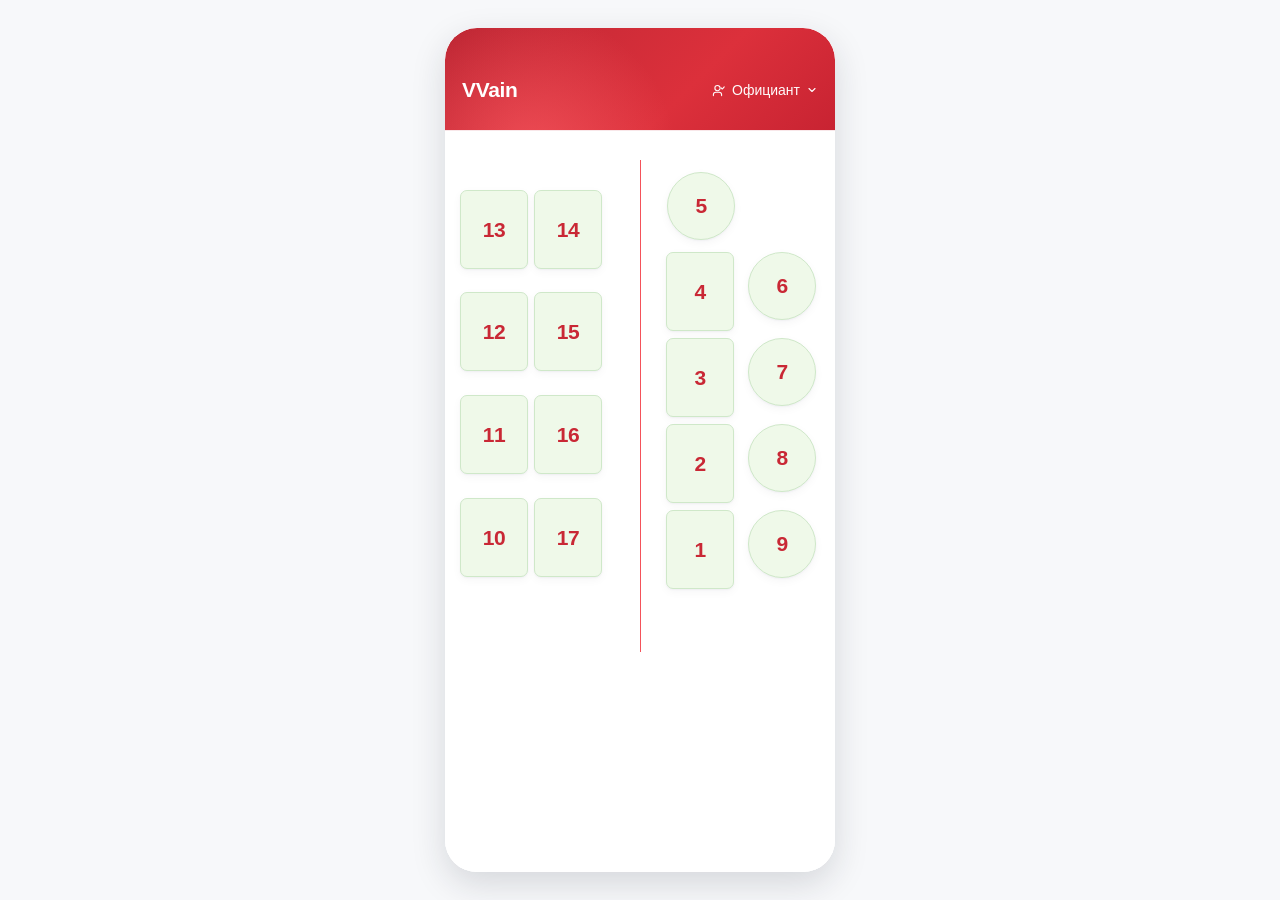
==== index.html @ ef0e51f5 "Add files via upload" ====
<!doctype html>
<html lang="ru">
  <head>
    <meta charset="UTF-8" />
    <meta name="viewport" content="width=device-width, initial-scale=1, minimum-scale=1, maximum-scale=1, user-scalable=no, viewport-fit=cover" />
    <meta name="theme-color" content="#cf2f3a" />
    <meta name="description" content="VVain — локальный блокнот заказов официанта." />
    <meta name="apple-mobile-web-app-capable" content="yes" />
    <meta name="apple-mobile-web-app-status-bar-style" content="black-translucent" />
    <meta name="apple-mobile-web-app-title" content="VVain" />
    <title>VVain</title>
    <link rel="manifest" href="./manifest.webmanifest" />
    <link rel="apple-touch-icon" href="./icons/apple-touch-icon.png" />
    <link rel="icon" href="./icons/favicon-32.png" sizes="32x32" type="image/png" />
    <link rel="stylesheet" href="./styles.css" />
  </head>
  <body>
    <div class="app-shell" id="app-shell">
      <section class="screen screen--tables" id="tables-screen" aria-label="Схема столиков">
        <header class="app-header app-header--tables">
          <div class="header-row header-row--tables">
            <h1 class="brand">VVain</h1>
            <div class="role" aria-label="Роль пользователя: официант">
              <svg class="role__icon" viewBox="0 0 24 24" aria-hidden="true">
                <path d="M12 12.3a3.7 3.7 0 1 0 0-7.4 3.7 3.7 0 0 0 0 7.4Z" />
                <path d="M6.2 19.2v-1.1c0-2 1.6-3.6 3.6-3.6h4.4c2 0 3.6 1.6 3.6 3.6v1.1" />
                <path d="m17.1 8.2 1.7 1.7 2.7-3" />
              </svg>
              <span>Официант</span>
              <svg class="role__chevron" viewBox="0 0 20 20" aria-hidden="true">
                <path d="m5 7.5 5 5 5-5" />
              </svg>
            </div>
          </div>
        </header>

        <main class="tables-content">
          <div class="floor-plan" aria-label="Выберите столик">
            <div class="floor-divider" aria-hidden="true"></div>

            <button class="table table--square pos-13" type="button" data-table-id="13" aria-label="Стол 13"><span>13</span></button>
            <button class="table table--square pos-14" type="button" data-table-id="14" aria-label="Стол 14"><span>14</span></button>
            <button class="table table--square pos-12" type="button" data-table-id="12" aria-label="Стол 12"><span>12</span></button>
            <button class="table table--square pos-15" type="button" data-table-id="15" aria-label="Стол 15"><span>15</span></button>
            <button class="table table--square pos-11" type="button" data-table-id="11" aria-label="Стол 11"><span>11</span></button>
            <button class="table table--square pos-16" type="button" data-table-id="16" aria-label="Стол 16"><span>16</span></button>
            <button class="table table--square pos-10" type="button" data-table-id="10" aria-label="Стол 10"><span>10</span></button>
            <button class="table table--square pos-17" type="button" data-table-id="17" aria-label="Стол 17"><span>17</span></button>

            <button class="table table--circle pos-5" type="button" data-table-id="5" aria-label="Стол 5"><span>5</span></button>
            <button class="table table--square pos-4" type="button" data-table-id="4" aria-label="Стол 4"><span>4</span></button>
            <button class="table table--circle pos-6" type="button" data-table-id="6" aria-label="Стол 6"><span>6</span></button>
            <button class="table table--square pos-3" type="button" data-table-id="3" aria-label="Стол 3"><span>3</span></button>
            <button class="table table--circle pos-7" type="button" data-table-id="7" aria-label="Стол 7"><span>7</span></button>
            <button class="table table--square pos-2" type="button" data-table-id="2" aria-label="Стол 2"><span>2</span></button>
            <button class="table table--circle pos-8" type="button" data-table-id="8" aria-label="Стол 8"><span>8</span></button>
            <button class="table table--square pos-1" type="button" data-table-id="1" aria-label="Стол 1"><span>1</span></button>
            <button class="table table--circle pos-9" type="button" data-table-id="9" aria-label="Стол 9"><span>9</span></button>
          </div>
        </main>
      </section>

      <section class="screen screen--orders" id="orders-screen" aria-label="Заказы столика" hidden>
        <header class="app-header app-header--orders">
          <div class="header-row header-row--orders">
            <button class="icon-button icon-button--back" id="back-button" type="button" aria-label="Назад к столикам">
              <svg viewBox="0 0 24 24" aria-hidden="true"><path d="m15 5-7 7 7 7" /><path d="M8 12h12" /></svg>
            </button>
            <h1 class="order-title" id="order-title">Стол 5</h1>
            <div class="header-actions">
              <time class="header-time" id="header-time">00:00</time>
              <button class="icon-button icon-button--header-trash" id="header-clear-button" type="button" aria-label="Обнулить столик">
                <svg viewBox="0 0 24 24" aria-hidden="true">
                  <path d="M4 7h16" /><path d="M10 11v6" /><path d="M14 11v6" /><path d="M6.5 7 7.4 20h9.2l.9-13" /><path d="M9 7V4.8h6V7" />
                </svg>
              </button>
            </div>
          </div>
        </header>

        <main class="orders-content">
          <form class="dish-form" id="dish-form" novalidate>
            <label class="visually-hidden" for="dish-input">Введите блюдо</label>
            <input
              class="dish-input"
              id="dish-input"
              name="dish"
              type="text"
              maxlength="120"
              placeholder="Введите блюдо..."
              autocomplete="off"
              autocapitalize="sentences"
              enterkeyhint="done"
              required
            />
          </form>

          <ul class="order-list" id="order-list" aria-live="polite"></ul>

          <button class="reset-button" id="reset-button" type="button">
            <svg viewBox="0 0 24 24" aria-hidden="true">
              <path d="M20 11a8 8 0 0 0-14.7-4.4L4 9" />
              <path d="M4 4v5h5" />
              <path d="M4 13a8 8 0 0 0 14.7 4.4L20 15" />
              <path d="M20 20v-5h-5" />
            </svg>
            <span>Обнулить столик</span>
          </button>
        </main>
      </section>

      <div class="toast" id="toast" role="status" aria-live="polite" aria-atomic="true"></div>
    </div>

    <script src="./app.js" defer></script>
  </body>
</html>
---- styles.css ----
:root {
  color-scheme: light;
  font-family: -apple-system, BlinkMacSystemFont, "Segoe UI", Roboto, Helvetica, Arial, sans-serif;
  --red: #ef3c48;
  --red-deep: #c92835;
  --red-soft: #ff6670;
  --page: #ffffff;
  --text: #1d2025;
  --muted: #b5bac4;
  --line: #eceff2;
  --empty-bg: #eff9e9;
  --empty-border: #cfe8c9;
  --busy-bg: #fff9ed;
  --busy-border: #f4dfb4;
  --shadow-soft: 0 1px 2px rgba(25, 35, 45, 0.04), 0 3px 10px rgba(25, 35, 45, 0.04);
  --header-height: calc(60px + env(safe-area-inset-top, 0px));
}

* {
  box-sizing: border-box;
  -webkit-tap-highlight-color: transparent;
}

html,
body {
  min-height: 100%;
  margin: 0;
  background: #f7f8fa;
}

body {
  color: var(--text);
  overscroll-behavior-y: none;
  touch-action: manipulation;
}

button,
input {
  font: inherit;
}

button {
  cursor: pointer;
}

.app-shell {
  position: relative;
  min-height: 100svh;
  width: 100%;
  overflow: hidden;
  background: var(--page);
}

.screen {
  min-height: 100svh;
  background: var(--page);
}

.screen[hidden] {
  display: none !important;
}

.app-header {
  position: relative;
  z-index: 2;
  display: flex;
  align-items: flex-end;
  min-height: var(--header-height);
  padding-top: env(safe-area-inset-top, 0px);
  color: #fff;
  background:
    radial-gradient(circle at 22% 125%, rgba(252, 92, 99, 0.68), transparent 44%),
    linear-gradient(135deg, #be2734 0%, #dc303b 62%, #c82332 100%);
  box-shadow: 0 1px 0 rgba(183, 25, 38, 0.1);
}

.header-row {
  display: flex;
  align-items: center;
  width: 100%;
  height: 64px;
  padding: 0 17px 17px;
}

.header-row--tables {
  justify-content: space-between;
}

.brand,
.order-title {
  margin: 0;
  color: #fff;
  font-size: 21px;
  font-weight: 720;
  letter-spacing: -0.35px;
}

.role {
  display: inline-flex;
  align-items: center;
  gap: 6px;
  padding-top: 1px;
  color: rgba(255, 255, 255, 0.98);
  font-size: 14px;
  font-weight: 520;
  white-space: nowrap;
}

.role__icon {
  width: 17px;
  height: 17px;
  fill: none;
  stroke: currentColor;
  stroke-linecap: round;
  stroke-linejoin: round;
  stroke-width: 1.55;
}

.role__chevron {
  width: 12px;
  height: 12px;
  fill: none;
  stroke: currentColor;
  stroke-linecap: round;
  stroke-linejoin: round;
  stroke-width: 1.8;
}

.tables-content {
  min-height: calc(100svh - var(--header-height));
  background: #fff;
}

.floor-plan {
  position: relative;
  width: min(100%, 390px);
  height: 560px;
  margin: 0 auto;
}

.floor-divider {
  position: absolute;
  top: 30px;
  bottom: 38px;
  left: 50%;
  width: 1px;
  background: rgba(244, 68, 77, 0.92);
}

.table {
  position: absolute;
  display: grid;
  place-items: center;
  border: 1px solid transparent;
  color: var(--red-deep);
  background: var(--empty-bg);
  box-shadow: var(--shadow-soft);
  outline: none;
  transition: transform 100ms ease, box-shadow 100ms ease, background-color 180ms ease, border-color 180ms ease;
}

.table:active {
  transform: scale(0.97);
}

.table:focus-visible {
  outline: 3px solid rgba(239, 60, 72, 0.28);
  outline-offset: 3px;
}

.table > span {
  font-size: 21px;
  font-weight: 620;
  letter-spacing: -0.45px;
}

.table--square {
  width: 68px;
  height: 79px;
  border-radius: 7px;
}

.table--circle {
  width: 68px;
  height: 68px;
  border-radius: 50%;
}

.table[data-state="empty"] {
  border-color: var(--empty-border);
  background: var(--empty-bg);
}

.table[data-state="busy"] {
  border-color: var(--busy-border);
  background: var(--busy-bg);
}

.pos-13 { top: 60px; left: 15px; }
.pos-14 { top: 60px; left: 89px; }
.pos-12 { top: 162px; left: 15px; }
.pos-15 { top: 162px; left: 89px; }
.pos-11 { top: 265px; left: 15px; }
.pos-16 { top: 265px; left: 89px; }
.pos-10 { top: 368px; left: 15px; }
.pos-17 { top: 368px; left: 89px; }
.pos-5  { top: 42px; left: 222px; }
.pos-4  { top: 122px; left: 221px; }
.pos-6  { top: 122px; left: 303px; }
.pos-3  { top: 208px; left: 221px; }
.pos-7  { top: 208px; left: 303px; }
.pos-2  { top: 294px; left: 221px; }
.pos-8  { top: 294px; left: 303px; }
.pos-1  { top: 380px; left: 221px; }
.pos-9  { top: 380px; left: 303px; }

.header-row--orders {
  display: grid;
  grid-template-columns: 35px minmax(0, 1fr) auto;
  gap: 10px;
  padding-right: 16px;
  padding-left: 16px;
}

.icon-button {
  display: grid;
  place-items: center;
  border: 0;
  color: #fff;
  background: transparent;
}

.icon-button svg {
  width: 23px;
  height: 23px;
  fill: none;
  stroke: currentColor;
  stroke-linecap: round;
  stroke-linejoin: round;
  stroke-width: 1.8;
}

.icon-button--back {
  width: 34px;
  height: 38px;
  margin-left: -7px;
}

.order-title {
  overflow: hidden;
  font-size: 22px;
  text-overflow: ellipsis;
  white-space: nowrap;
}

.header-actions {
  display: flex;
  align-items: center;
  gap: 12px;
}

.header-time {
  color: rgba(255, 255, 255, 0.96);
  font-size: 13px;
  font-weight: 570;
  font-variant-numeric: tabular-nums;
}

.icon-button--header-trash {
  width: 35px;
  height: 35px;
  border: 1px solid rgba(255, 255, 255, 0.28);
  border-radius: 5px;
}

.icon-button--header-trash svg {
  width: 17px;
  height: 17px;
  stroke-width: 1.5;
}

.icon-button:disabled,
.reset-button:disabled {
  cursor: default;
  opacity: 0.48;
}

.orders-content {
  min-height: calc(100svh - var(--header-height));
  padding: 28px 16px calc(24px + env(safe-area-inset-bottom, 0px));
  background: #fff;
}

.dish-form {
  margin: 0;
}

.dish-input {
  display: block;
  width: 100%;
  height: 38px;
  padding: 0 14px;
  border: 1px solid #e6e9ee;
  border-radius: 7px;
  outline: none;
  color: var(--text);
  background: #fff;
  box-shadow: 0 1px 3px rgba(20, 30, 40, 0.03);
  font-size: 16px;
  font-weight: 520;
  transition: border-color 120ms ease, box-shadow 120ms ease;
}

.dish-input::placeholder {
  color: #b9bec8;
  opacity: 1;
}

.dish-input:focus {
  border-color: rgba(239, 60, 72, 0.52);
  box-shadow: 0 0 0 3px rgba(239, 60, 72, 0.09);
}

.order-list {
  display: grid;
  gap: 0;
  min-height: 0;
  margin: 22px 0 30px;
  padding: 0;
  list-style: none;
  border-top: 1px solid rgba(236, 239, 242, 0.7);
}

.order-item {
  display: grid;
  grid-template-columns: minmax(0, 1fr) 52px 34px;
  align-items: center;
  gap: 8px;
  min-height: 62px;
  padding: 0 8px 0 14px;
  border-bottom: 1px solid #eceff2;
  background: #fff;
  box-shadow: 0 1px 4px rgba(20, 30, 40, 0.025);
}

.order-item__name {
  overflow: hidden;
  color: #20242a;
  font-size: 14px;
  font-weight: 600;
  line-height: 1.25;
  text-overflow: ellipsis;
  white-space: nowrap;
}

.order-item__time {
  color: var(--red);
  font-size: 13px;
  font-weight: 610;
  font-variant-numeric: tabular-nums;
  text-align: right;
}

.order-item__delete {
  display: grid;
  width: 30px;
  height: 30px;
  place-items: center;
  border: 1px solid #eef0f3;
  border-radius: 5px;
  color: var(--red);
  background: #fff;
}

.order-item__delete svg {
  width: 15px;
  height: 15px;
  fill: none;
  stroke: currentColor;
  stroke-linecap: round;
  stroke-linejoin: round;
  stroke-width: 1.6;
}

.reset-button {
  display: flex;
  width: 100%;
  height: 40px;
  align-items: center;
  justify-content: center;
  gap: 8px;
  border: 1px solid var(--red-soft);
  border-radius: 5px;
  color: var(--red);
  background: #fff;
  font-size: 13px;
  font-weight: 610;
}

.reset-button svg {
  width: 18px;
  height: 18px;
  fill: none;
  stroke: currentColor;
  stroke-linecap: round;
  stroke-linejoin: round;
  stroke-width: 1.85;
}

.toast {
  position: fixed;
  right: 18px;
  bottom: calc(18px + env(safe-area-inset-bottom, 0px));
  left: 18px;
  z-index: 10;
  padding: 11px 14px;
  border-radius: 8px;
  color: #fff;
  background: rgba(29, 32, 37, 0.9);
  box-shadow: 0 8px 24px rgba(20, 30, 40, 0.15);
  font-size: 13px;
  font-weight: 550;
  text-align: center;
  opacity: 0;
  pointer-events: none;
  transform: translateY(8px);
  transition: opacity 140ms ease, transform 140ms ease;
}

.toast.is-visible {
  opacity: 1;
  transform: translateY(0);
}

.visually-hidden {
  position: absolute !important;
  width: 1px !important;
  height: 1px !important;
  padding: 0 !important;
  margin: -1px !important;
  overflow: hidden !important;
  clip: rect(0, 0, 0, 0) !important;
  white-space: nowrap !important;
  border: 0 !important;
}

@media (min-width: 700px) {
  body {
    display: grid;
    min-height: 100svh;
    place-items: center;
    padding: 18px;
  }

  .app-shell {
    width: 390px;
    min-height: min(844px, calc(100svh - 36px));
    border-radius: 32px;
    box-shadow: 0 12px 34px rgba(25, 35, 45, 0.15);
  }

  .screen {
    min-height: min(844px, calc(100svh - 36px));
  }

  .app-header {
    min-height: 102px;
    padding-top: 0;
    border-radius: 32px 32px 0 0;
  }

  .tables-content,
  .orders-content {
    min-height: calc(min(844px, calc(100svh - 36px)) - 102px);
  }

  .toast {
    position: absolute;
  }
}

@media (max-width: 385px) {
  .floor-plan {
    transform: scale(calc(100vw / 390));
    transform-origin: top left;
    width: 390px;
  }

  .tables-content {
    overflow: hidden;
  }
}
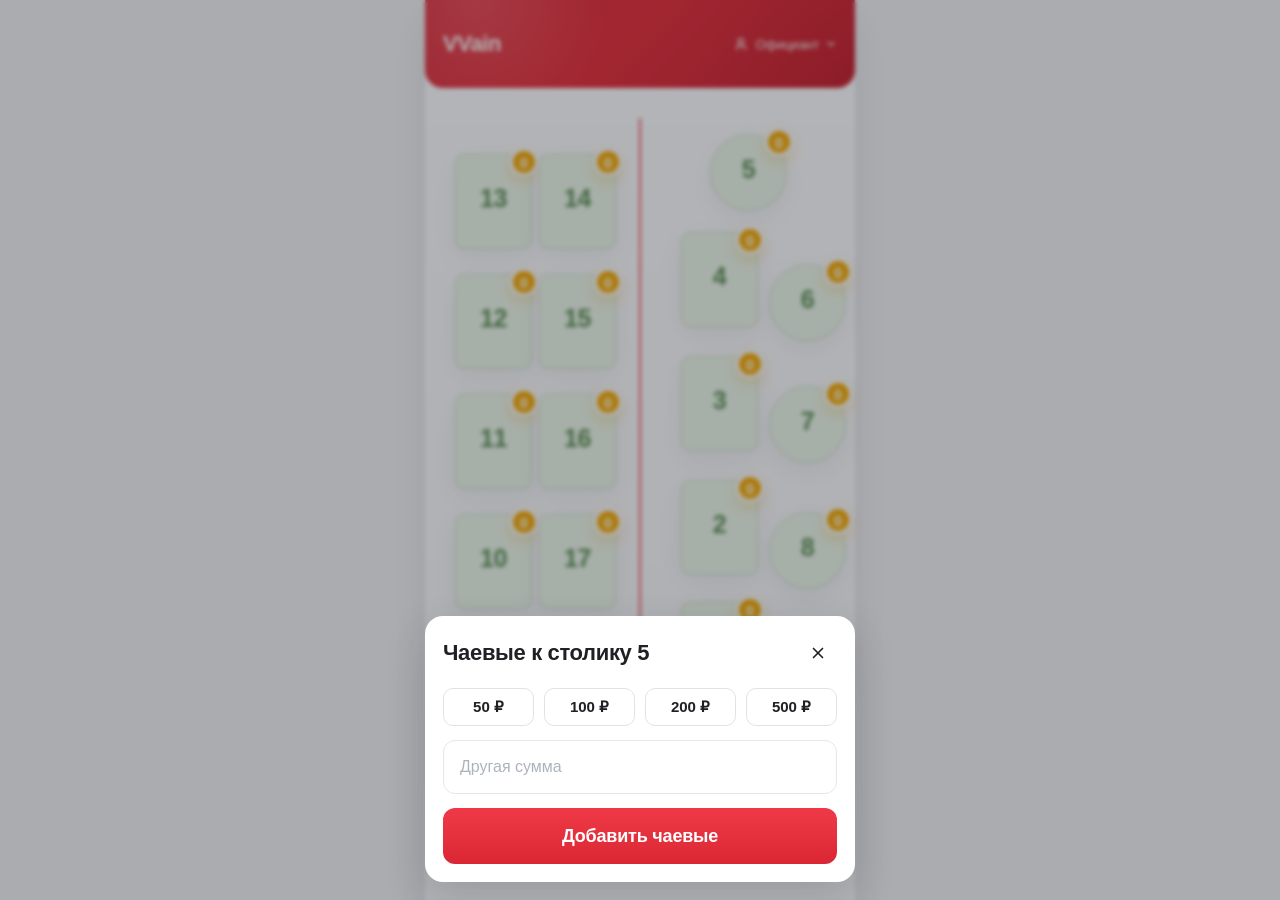
==== commit 53776e82: "Add files via upload" ====
--- a/index.html
+++ b/index.html
@@ -2,9 +2,12 @@
 <html lang="ru">
   <head>
     <meta charset="UTF-8" />
-    <meta name="viewport" content="width=device-width, initial-scale=1, minimum-scale=1, maximum-scale=1, user-scalable=no, viewport-fit=cover" />
+    <meta
+      name="viewport"
+      content="width=device-width, initial-scale=1, minimum-scale=1, maximum-scale=1, user-scalable=no, viewport-fit=cover"
+    />
     <meta name="theme-color" content="#cf2f3a" />
-    <meta name="description" content="VVain — локальный блокнот заказов официанта." />
+    <meta name="description" content="VVain — приложение официанта со столиками, заказами и чаевыми." />
     <meta name="apple-mobile-web-app-capable" content="yes" />
     <meta name="apple-mobile-web-app-status-bar-style" content="black-translucent" />
     <meta name="apple-mobile-web-app-title" content="VVain" />
@@ -15,16 +18,15 @@
     <link rel="stylesheet" href="./styles.css" />
   </head>
   <body>
-    <div class="app-shell" id="app-shell">
-      <section class="screen screen--tables" id="tables-screen" aria-label="Схема столиков">
-        <header class="app-header app-header--tables">
+    <div class="app-shell">
+      <section class="screen screen--tables" id="tables-screen" aria-label="Главный экран со столиками">
+        <header class="app-header">
           <div class="header-row header-row--tables">
             <h1 class="brand">VVain</h1>
             <div class="role" aria-label="Роль пользователя: официант">
               <svg class="role__icon" viewBox="0 0 24 24" aria-hidden="true">
                 <path d="M12 12.3a3.7 3.7 0 1 0 0-7.4 3.7 3.7 0 0 0 0 7.4Z" />
                 <path d="M6.2 19.2v-1.1c0-2 1.6-3.6 3.6-3.6h4.4c2 0 3.6 1.6 3.6 3.6v1.1" />
-                <path d="m17.1 8.2 1.7 1.7 2.7-3" />
               </svg>
               <span>Официант</span>
               <svg class="role__chevron" viewBox="0 0 20 20" aria-hidden="true">
@@ -35,46 +37,129 @@
         </header>
 
         <main class="tables-content">
-          <div class="floor-plan" aria-label="Выберите столик">
+          <div class="floor-plan" aria-label="Схема столиков">
             <div class="floor-divider" aria-hidden="true"></div>
 
-            <button class="table table--square pos-13" type="button" data-table-id="13" aria-label="Стол 13"><span>13</span></button>
-            <button class="table table--square pos-14" type="button" data-table-id="14" aria-label="Стол 14"><span>14</span></button>
-            <button class="table table--square pos-12" type="button" data-table-id="12" aria-label="Стол 12"><span>12</span></button>
-            <button class="table table--square pos-15" type="button" data-table-id="15" aria-label="Стол 15"><span>15</span></button>
-            <button class="table table--square pos-11" type="button" data-table-id="11" aria-label="Стол 11"><span>11</span></button>
-            <button class="table table--square pos-16" type="button" data-table-id="16" aria-label="Стол 16"><span>16</span></button>
-            <button class="table table--square pos-10" type="button" data-table-id="10" aria-label="Стол 10"><span>10</span></button>
-            <button class="table table--square pos-17" type="button" data-table-id="17" aria-label="Стол 17"><span>17</span></button>
-
-            <button class="table table--circle pos-5" type="button" data-table-id="5" aria-label="Стол 5"><span>5</span></button>
-            <button class="table table--square pos-4" type="button" data-table-id="4" aria-label="Стол 4"><span>4</span></button>
-            <button class="table table--circle pos-6" type="button" data-table-id="6" aria-label="Стол 6"><span>6</span></button>
-            <button class="table table--square pos-3" type="button" data-table-id="3" aria-label="Стол 3"><span>3</span></button>
-            <button class="table table--circle pos-7" type="button" data-table-id="7" aria-label="Стол 7"><span>7</span></button>
-            <button class="table table--square pos-2" type="button" data-table-id="2" aria-label="Стол 2"><span>2</span></button>
-            <button class="table table--circle pos-8" type="button" data-table-id="8" aria-label="Стол 8"><span>8</span></button>
-            <button class="table table--square pos-1" type="button" data-table-id="1" aria-label="Стол 1"><span>1</span></button>
-            <button class="table table--circle pos-9" type="button" data-table-id="9" aria-label="Стол 9"><span>9</span></button>
-          </div>
+            <button class="table table--square pos-13" type="button" data-table-id="13" aria-label="Стол 13">
+              <span class="table__number">13</span>
+              <span class="table__time"></span>
+              <span class="table__count" hidden>0</span>
+            </button>
+            <button class="table table--square pos-14" type="button" data-table-id="14" aria-label="Стол 14">
+              <span class="table__number">14</span>
+              <span class="table__time"></span>
+              <span class="table__count" hidden>0</span>
+            </button>
+            <button class="table table--square pos-12" type="button" data-table-id="12" aria-label="Стол 12">
+              <span class="table__number">12</span>
+              <span class="table__time"></span>
+              <span class="table__count" hidden>0</span>
+            </button>
+            <button class="table table--square pos-15" type="button" data-table-id="15" aria-label="Стол 15">
+              <span class="table__number">15</span>
+              <span class="table__time"></span>
+              <span class="table__count" hidden>0</span>
+            </button>
+            <button class="table table--square pos-11" type="button" data-table-id="11" aria-label="Стол 11">
+              <span class="table__number">11</span>
+              <span class="table__time"></span>
+              <span class="table__count" hidden>0</span>
+            </button>
+            <button class="table table--square pos-16" type="button" data-table-id="16" aria-label="Стол 16">
+              <span class="table__number">16</span>
+              <span class="table__time"></span>
+              <span class="table__count" hidden>0</span>
+            </button>
+            <button class="table table--square pos-10" type="button" data-table-id="10" aria-label="Стол 10">
+              <span class="table__number">10</span>
+              <span class="table__time"></span>
+              <span class="table__count" hidden>0</span>
+            </button>
+            <button class="table table--square pos-17" type="button" data-table-id="17" aria-label="Стол 17">
+              <span class="table__number">17</span>
+              <span class="table__time"></span>
+              <span class="table__count" hidden>0</span>
+            </button>
+
+            <button class="table table--circle pos-5" type="button" data-table-id="5" aria-label="Стол 5">
+              <span class="table__number">5</span>
+              <span class="table__time"></span>
+              <span class="table__count" hidden>0</span>
+            </button>
+            <button class="table table--square pos-4" type="button" data-table-id="4" aria-label="Стол 4">
+              <span class="table__number">4</span>
+              <span class="table__time"></span>
+              <span class="table__count" hidden>0</span>
+            </button>
+            <button class="table table--circle pos-6" type="button" data-table-id="6" aria-label="Стол 6">
+              <span class="table__number">6</span>
+              <span class="table__time"></span>
+              <span class="table__count" hidden>0</span>
+            </button>
+            <button class="table table--square pos-3" type="button" data-table-id="3" aria-label="Стол 3">
+              <span class="table__number">3</span>
+              <span class="table__time"></span>
+              <span class="table__count" hidden>0</span>
+            </button>
+            <button class="table table--circle pos-7" type="button" data-table-id="7" aria-label="Стол 7">
+              <span class="table__number">7</span>
+              <span class="table__time"></span>
+              <span class="table__count" hidden>0</span>
+            </button>
+            <button class="table table--square pos-2" type="button" data-table-id="2" aria-label="Стол 2">
+              <span class="table__number">2</span>
+              <span class="table__time"></span>
+              <span class="table__count" hidden>0</span>
+            </button>
+            <button class="table table--circle pos-8" type="button" data-table-id="8" aria-label="Стол 8">
+              <span class="table__number">8</span>
+              <span class="table__time"></span>
+              <span class="table__count" hidden>0</span>
+            </button>
+            <button class="table table--square pos-1" type="button" data-table-id="1" aria-label="Стол 1">
+              <span class="table__number">1</span>
+              <span class="table__time"></span>
+              <span class="table__count" hidden>0</span>
+            </button>
+            <button class="table table--circle pos-9" type="button" data-table-id="9" aria-label="Стол 9">
+              <span class="table__number">9</span>
+              <span class="table__time"></span>
+              <span class="table__count" hidden>0</span>
+            </button>
+          </div>
+
+          <section class="tips-summary-card" aria-label="Итог чаевых за сегодня">
+            <div class="tips-summary-card__left">
+              <div class="tips-summary-card__icon" aria-hidden="true">
+                <svg viewBox="0 0 24 24">
+                  <path d="M12 3.8c-1.9 0-3.4 1.4-3.4 3.2 0 .8.3 1.5.8 2.1L6.5 12c-1 1.1-.9 2.8.3 3.7.5.4 1.1.6 1.8.6h7.1c1.5 0 2.7-1.2 2.7-2.7 0-.6-.2-1.2-.6-1.7l-2.6-2.8c.5-.6.8-1.3.8-2.1 0-1.8-1.5-3.2-3.4-3.2Z" />
+                  <path d="M5 18.2h6.4c1.5 0 2.8.8 3.5 2" />
+                  <path d="M17.2 17.1c1.9 0 3.4 1.5 3.4 3.4v.6h-6.8v-.6c0-1.9 1.5-3.4 3.4-3.4Z" />
+                  <path d="M17.2 18.8v3.5" />
+                  <path d="M15.4 20.6h3.6" />
+                </svg>
+              </div>
+              <div class="tips-summary-card__text">
+                <div class="tips-summary-card__label">Чаевые за сегодня</div>
+                <div class="tips-summary-card__amount" id="tips-total-main">0 ₽</div>
+              </div>
+            </div>
+            <button class="clear-tips-button" id="clear-tips-button" type="button">Очистить</button>
+          </section>
         </main>
       </section>
 
-      <section class="screen screen--orders" id="orders-screen" aria-label="Заказы столика" hidden>
-        <header class="app-header app-header--orders">
+      <section class="screen screen--orders" id="orders-screen" aria-label="Экран столика" hidden>
+        <header class="app-header">
           <div class="header-row header-row--orders">
-            <button class="icon-button icon-button--back" id="back-button" type="button" aria-label="Назад к столикам">
-              <svg viewBox="0 0 24 24" aria-hidden="true"><path d="m15 5-7 7 7 7" /><path d="M8 12h12" /></svg>
+            <button class="icon-button icon-button--back" id="back-button" type="button" aria-label="Назад">
+              <svg viewBox="0 0 24 24" aria-hidden="true">
+                <path d="m15 5-7 7 7 7" />
+                <path d="M8.5 12H19" />
+              </svg>
             </button>
             <h1 class="order-title" id="order-title">Стол 5</h1>
-            <div class="header-actions">
-              <time class="header-time" id="header-time">00:00</time>
-              <button class="icon-button icon-button--header-trash" id="header-clear-button" type="button" aria-label="Обнулить столик">
-                <svg viewBox="0 0 24 24" aria-hidden="true">
-                  <path d="M4 7h16" /><path d="M10 11v6" /><path d="M14 11v6" /><path d="M6.5 7 7.4 20h9.2l.9-13" /><path d="M9 7V4.8h6V7" />
-                </svg>
-              </button>
-            </div>
+            <time class="header-time" id="header-time">14:23</time>
           </div>
         </header>
 
@@ -97,17 +182,57 @@
 
           <ul class="order-list" id="order-list" aria-live="polite"></ul>
 
-          <button class="reset-button" id="reset-button" type="button">
-            <svg viewBox="0 0 24 24" aria-hidden="true">
-              <path d="M20 11a8 8 0 0 0-14.7-4.4L4 9" />
-              <path d="M4 4v5h5" />
-              <path d="M4 13a8 8 0 0 0 14.7 4.4L20 15" />
-              <path d="M20 20v-5h-5" />
-            </svg>
-            <span>Обнулить столик</span>
-          </button>
+          <section class="tips-card" aria-label="Чаевые столику">
+            <div class="tips-card__top">
+              <div class="tips-card__icon" aria-hidden="true">
+                <svg viewBox="0 0 24 24">
+                  <path d="M8 7.2c0-1.9 1.8-3.4 4-3.4s4 1.5 4 3.4-1.8 3.4-4 3.4-4-1.5-4-3.4Z" />
+                  <path d="M6.3 11.6h11.4c1.4 0 2.5 1.1 2.5 2.5v2.1c0 1.4-1.1 2.5-2.5 2.5H6.3c-1.4 0-2.5-1.1-2.5-2.5v-2.1c0-1.4 1.1-2.5 2.5-2.5Z" />
+                  <path d="M12 5.7v2.8" />
+                  <path d="M9.7 15.2h4.6" />
+                </svg>
+              </div>
+              <div class="tips-card__title">Чаевые</div>
+              <div class="tips-card__sum" id="tips-total-table">0 ₽</div>
+            </div>
+            <button class="tips-add-button" id="open-tip-sheet-button" type="button">
+              <span>Чаевые столику</span>
+              <span class="tips-add-button__plus" aria-hidden="true">+</span>
+            </button>
+          </section>
         </main>
       </section>
+
+      <div class="sheet-backdrop" id="tip-sheet-backdrop" hidden>
+        <section class="tip-sheet" id="tip-sheet" aria-label="Добавление чаевых" role="dialog" aria-modal="true">
+          <div class="tip-sheet__header">
+            <h2 class="tip-sheet__title" id="tip-sheet-title">Чаевые к столику 5</h2>
+            <button class="tip-sheet__close" id="close-tip-sheet-button" type="button" aria-label="Закрыть">
+              <svg viewBox="0 0 24 24" aria-hidden="true">
+                <path d="m6 6 12 12" />
+                <path d="M18 6 6 18" />
+              </svg>
+            </button>
+          </div>
+          <div class="tip-sheet__presets" id="tip-presets">
+            <button type="button" data-amount="50">50 ₽</button>
+            <button type="button" data-amount="100">100 ₽</button>
+            <button type="button" data-amount="200">200 ₽</button>
+            <button type="button" data-amount="500">500 ₽</button>
+          </div>
+          <label class="visually-hidden" for="custom-tip-input">Другая сумма чаевых</label>
+          <input
+            class="tip-sheet__input"
+            id="custom-tip-input"
+            type="number"
+            min="1"
+            inputmode="numeric"
+            pattern="[0-9]*"
+            placeholder="Другая сумма"
+          />
+          <button class="tip-sheet__submit" id="submit-tip-button" type="button">Добавить чаевые</button>
+        </section>
+      </div>
 
       <div class="toast" id="toast" role="status" aria-live="polite" aria-atomic="true"></div>
     </div>
--- a/styles.css
+++ b/styles.css
@@ -1,19 +1,23 @@
 :root {
   color-scheme: light;
   font-family: -apple-system, BlinkMacSystemFont, "Segoe UI", Roboto, Helvetica, Arial, sans-serif;
-  --red: #ef3c48;
-  --red-deep: #c92835;
-  --red-soft: #ff6670;
-  --page: #ffffff;
-  --text: #1d2025;
-  --muted: #b5bac4;
-  --line: #eceff2;
-  --empty-bg: #eff9e9;
-  --empty-border: #cfe8c9;
-  --busy-bg: #fff9ed;
-  --busy-border: #f4dfb4;
-  --shadow-soft: 0 1px 2px rgba(25, 35, 45, 0.04), 0 3px 10px rgba(25, 35, 45, 0.04);
-  --header-height: calc(60px + env(safe-area-inset-top, 0px));
+  --red: #ef3946;
+  --red-deep: #da2734;
+  --red-line: #f2a6ab;
+  --red-soft: #fff3f4;
+  --bg: #f4f4f5;
+  --white: #ffffff;
+  --text: #1f2024;
+  --muted: #9197a3;
+  --muted-2: #adb3be;
+  --card-line: #eef0f3;
+  --empty-bg: #edf8ea;
+  --empty-border: #cfe4ca;
+  --busy-bg: #fdf7ec;
+  --busy-border: #efd8a5;
+  --badge: #f5a900;
+  --shadow-soft: 0 1px 2px rgba(31, 38, 48, 0.04), 0 8px 26px rgba(31, 38, 48, 0.06);
+  --header-height: calc(88px + env(safe-area-inset-top, 0px));
 }
 
 * {
@@ -25,13 +29,13 @@
 body {
   min-height: 100%;
   margin: 0;
-  background: #f7f8fa;
+  background: var(--bg);
 }
 
 body {
   color: var(--text);
+  touch-action: manipulation;
   overscroll-behavior-y: none;
-  touch-action: manipulation;
 }
 
 button,
@@ -43,17 +47,25 @@
   cursor: pointer;
 }
 
+body,
+input,
+button,
+textarea,
+select {
+  -webkit-text-size-adjust: 100%;
+}
+
 .app-shell {
-  position: relative;
+  width: min(100%, 430px);
   min-height: 100svh;
-  width: 100%;
-  overflow: hidden;
-  background: var(--page);
+  margin: 0 auto;
+  background: var(--white);
+  box-shadow: 0 16px 40px rgba(24, 29, 35, 0.08);
 }
 
 .screen {
   min-height: 100svh;
-  background: var(--page);
+  background: var(--white);
 }
 
 .screen[hidden] {
@@ -61,25 +73,28 @@
 }
 
 .app-header {
-  position: relative;
-  z-index: 2;
+  position: sticky;
+  top: 0;
+  z-index: 20;
   display: flex;
   align-items: flex-end;
   min-height: var(--header-height);
   padding-top: env(safe-area-inset-top, 0px);
-  color: #fff;
+  border-bottom-left-radius: 18px;
+  border-bottom-right-radius: 18px;
   background:
-    radial-gradient(circle at 22% 125%, rgba(252, 92, 99, 0.68), transparent 44%),
-    linear-gradient(135deg, #be2734 0%, #dc303b 62%, #c82332 100%);
-  box-shadow: 0 1px 0 rgba(183, 25, 38, 0.1);
+    radial-gradient(circle at 12% 0%, rgba(255, 130, 136, 0.35), transparent 34%),
+    radial-gradient(circle at 100% 100%, rgba(189, 29, 37, 0.22), transparent 38%),
+    linear-gradient(135deg, #dd2c39 0%, #e62f3a 45%, #c82331 100%);
+  color: var(--white);
 }
 
 .header-row {
   display: flex;
   align-items: center;
   width: 100%;
-  height: 64px;
-  padding: 0 17px 17px;
+  min-height: 72px;
+  padding: 0 18px 16px;
 }
 
 .header-row--tables {
@@ -89,9 +104,9 @@
 .brand,
 .order-title {
   margin: 0;
-  color: #fff;
-  font-size: 21px;
-  font-weight: 720;
+  color: var(--white);
+  font-size: 22px;
+  font-weight: 760;
   letter-spacing: -0.35px;
 }
 
@@ -99,394 +114,545 @@
   display: inline-flex;
   align-items: center;
   gap: 6px;
-  padding-top: 1px;
   color: rgba(255, 255, 255, 0.98);
-  font-size: 14px;
+  font-size: 13px;
   font-weight: 520;
-  white-space: nowrap;
-}
-
-.role__icon {
-  width: 17px;
-  height: 17px;
-  fill: none;
-  stroke: currentColor;
-  stroke-linecap: round;
-  stroke-linejoin: round;
-  stroke-width: 1.55;
-}
-
-.role__chevron {
-  width: 12px;
-  height: 12px;
-  fill: none;
-  stroke: currentColor;
-  stroke-linecap: round;
-  stroke-linejoin: round;
-  stroke-width: 1.8;
-}
-
-.tables-content {
-  min-height: calc(100svh - var(--header-height));
-  background: #fff;
-}
-
-.floor-plan {
-  position: relative;
-  width: min(100%, 390px);
-  height: 560px;
-  margin: 0 auto;
-}
-
-.floor-divider {
-  position: absolute;
-  top: 30px;
-  bottom: 38px;
-  left: 50%;
-  width: 1px;
-  background: rgba(244, 68, 77, 0.92);
-}
-
-.table {
-  position: absolute;
-  display: grid;
-  place-items: center;
-  border: 1px solid transparent;
-  color: var(--red-deep);
-  background: var(--empty-bg);
-  box-shadow: var(--shadow-soft);
-  outline: none;
-  transition: transform 100ms ease, box-shadow 100ms ease, background-color 180ms ease, border-color 180ms ease;
-}
-
-.table:active {
-  transform: scale(0.97);
-}
-
-.table:focus-visible {
-  outline: 3px solid rgba(239, 60, 72, 0.28);
-  outline-offset: 3px;
-}
-
-.table > span {
-  font-size: 21px;
-  font-weight: 620;
-  letter-spacing: -0.45px;
-}
-
-.table--square {
-  width: 68px;
-  height: 79px;
-  border-radius: 7px;
-}
-
-.table--circle {
-  width: 68px;
-  height: 68px;
-  border-radius: 50%;
-}
-
-.table[data-state="empty"] {
-  border-color: var(--empty-border);
-  background: var(--empty-bg);
-}
-
-.table[data-state="busy"] {
-  border-color: var(--busy-border);
-  background: var(--busy-bg);
-}
-
-.pos-13 { top: 60px; left: 15px; }
-.pos-14 { top: 60px; left: 89px; }
-.pos-12 { top: 162px; left: 15px; }
-.pos-15 { top: 162px; left: 89px; }
-.pos-11 { top: 265px; left: 15px; }
-.pos-16 { top: 265px; left: 89px; }
-.pos-10 { top: 368px; left: 15px; }
-.pos-17 { top: 368px; left: 89px; }
-.pos-5  { top: 42px; left: 222px; }
-.pos-4  { top: 122px; left: 221px; }
-.pos-6  { top: 122px; left: 303px; }
-.pos-3  { top: 208px; left: 221px; }
-.pos-7  { top: 208px; left: 303px; }
-.pos-2  { top: 294px; left: 221px; }
-.pos-8  { top: 294px; left: 303px; }
-.pos-1  { top: 380px; left: 221px; }
-.pos-9  { top: 380px; left: 303px; }
-
-.header-row--orders {
-  display: grid;
-  grid-template-columns: 35px minmax(0, 1fr) auto;
-  gap: 10px;
-  padding-right: 16px;
-  padding-left: 16px;
-}
-
-.icon-button {
-  display: grid;
-  place-items: center;
-  border: 0;
-  color: #fff;
-  background: transparent;
-}
-
-.icon-button svg {
-  width: 23px;
-  height: 23px;
-  fill: none;
-  stroke: currentColor;
-  stroke-linecap: round;
-  stroke-linejoin: round;
-  stroke-width: 1.8;
-}
-
-.icon-button--back {
-  width: 34px;
-  height: 38px;
-  margin-left: -7px;
-}
-
-.order-title {
-  overflow: hidden;
-  font-size: 22px;
-  text-overflow: ellipsis;
-  white-space: nowrap;
-}
-
-.header-actions {
-  display: flex;
-  align-items: center;
-  gap: 12px;
-}
-
-.header-time {
-  color: rgba(255, 255, 255, 0.96);
-  font-size: 13px;
-  font-weight: 570;
-  font-variant-numeric: tabular-nums;
-}
-
-.icon-button--header-trash {
-  width: 35px;
-  height: 35px;
-  border: 1px solid rgba(255, 255, 255, 0.28);
-  border-radius: 5px;
-}
-
-.icon-button--header-trash svg {
-  width: 17px;
-  height: 17px;
-  stroke-width: 1.5;
-}
-
-.icon-button:disabled,
-.reset-button:disabled {
-  cursor: default;
-  opacity: 0.48;
-}
-
-.orders-content {
-  min-height: calc(100svh - var(--header-height));
-  padding: 28px 16px calc(24px + env(safe-area-inset-bottom, 0px));
-  background: #fff;
-}
-
-.dish-form {
-  margin: 0;
-}
-
-.dish-input {
-  display: block;
-  width: 100%;
-  height: 38px;
-  padding: 0 14px;
-  border: 1px solid #e6e9ee;
-  border-radius: 7px;
-  outline: none;
-  color: var(--text);
-  background: #fff;
-  box-shadow: 0 1px 3px rgba(20, 30, 40, 0.03);
-  font-size: 16px;
-  font-weight: 520;
-  transition: border-color 120ms ease, box-shadow 120ms ease;
-}
-
-.dish-input::placeholder {
-  color: #b9bec8;
-  opacity: 1;
-}
-
-.dish-input:focus {
-  border-color: rgba(239, 60, 72, 0.52);
-  box-shadow: 0 0 0 3px rgba(239, 60, 72, 0.09);
-}
-
-.order-list {
-  display: grid;
-  gap: 0;
-  min-height: 0;
-  margin: 22px 0 30px;
-  padding: 0;
-  list-style: none;
-  border-top: 1px solid rgba(236, 239, 242, 0.7);
-}
-
-.order-item {
-  display: grid;
-  grid-template-columns: minmax(0, 1fr) 52px 34px;
-  align-items: center;
-  gap: 8px;
-  min-height: 62px;
-  padding: 0 8px 0 14px;
-  border-bottom: 1px solid #eceff2;
-  background: #fff;
-  box-shadow: 0 1px 4px rgba(20, 30, 40, 0.025);
-}
-
-.order-item__name {
-  overflow: hidden;
-  color: #20242a;
-  font-size: 14px;
-  font-weight: 600;
-  line-height: 1.25;
-  text-overflow: ellipsis;
-  white-space: nowrap;
-}
-
-.order-item__time {
-  color: var(--red);
-  font-size: 13px;
-  font-weight: 610;
-  font-variant-numeric: tabular-nums;
-  text-align: right;
-}
-
-.order-item__delete {
-  display: grid;
-  width: 30px;
-  height: 30px;
-  place-items: center;
-  border: 1px solid #eef0f3;
-  border-radius: 5px;
-  color: var(--red);
-  background: #fff;
-}
-
-.order-item__delete svg {
-  width: 15px;
-  height: 15px;
-  fill: none;
-  stroke: currentColor;
-  stroke-linecap: round;
-  stroke-linejoin: round;
-  stroke-width: 1.6;
-}
-
-.reset-button {
-  display: flex;
-  width: 100%;
-  height: 40px;
-  align-items: center;
-  justify-content: center;
-  gap: 8px;
-  border: 1px solid var(--red-soft);
-  border-radius: 5px;
-  color: var(--red);
-  background: #fff;
-  font-size: 13px;
-  font-weight: 610;
-}
-
-.reset-button svg {
+}
+
+.role__icon,
+.role__chevron,
+.icon-button svg,
+.tip-sheet__close svg,
+.tips-summary-card__icon svg,
+.tips-card__icon svg {
   width: 18px;
   height: 18px;
   fill: none;
   stroke: currentColor;
   stroke-linecap: round;
   stroke-linejoin: round;
-  stroke-width: 1.85;
+}
+
+.role__icon {
+  stroke-width: 1.7;
+}
+
+.role__chevron {
+  width: 12px;
+  height: 12px;
+  stroke-width: 1.9;
+}
+
+.tables-content,
+.orders-content {
+  padding: 14px 14px calc(28px + env(safe-area-inset-bottom, 0px));
+  background: linear-gradient(180deg, #ffffff 0%, #fafafb 100%);
+}
+
+.floor-plan {
+  position: relative;
+  height: 578px;
+  margin: 0 auto 16px;
+}
+
+.floor-divider {
+  position: absolute;
+  top: 16px;
+  bottom: 30px;
+  left: calc(50% - 1px);
+  width: 2px;
+  border-radius: 999px;
+  background: rgba(240, 73, 82, 0.92);
+}
+
+.table {
+  position: absolute;
+  display: flex;
+  flex-direction: column;
+  align-items: center;
+  justify-content: center;
+  border: 1px solid transparent;
+  background: var(--busy-bg);
+  color: #ba5a0b;
+  box-shadow: var(--shadow-soft);
+  outline: none;
+  transition: transform 120ms ease, box-shadow 120ms ease, background-color 180ms ease, border-color 180ms ease;
+}
+
+.table:active {
+  transform: scale(0.975);
+}
+
+.table:focus-visible {
+  outline: 3px solid rgba(239, 57, 70, 0.2);
+  outline-offset: 3px;
+}
+
+.table--square {
+  width: 77px;
+  height: 95px;
+  border-radius: 9px;
+}
+
+.table--circle {
+  width: 77px;
+  height: 77px;
+  border-radius: 999px;
+}
+
+.table[data-state="empty"] {
+  border-color: var(--empty-border);
+  background: var(--empty-bg);
+  color: #5a8e52;
+}
+
+.table[data-state="busy"] {
+  border-color: var(--busy-border);
+  background: var(--busy-bg);
+  color: #b35a10;
+}
+
+.table__number {
+  font-size: 25px;
+  font-weight: 700;
+  letter-spacing: -0.45px;
+  line-height: 1;
+}
+
+.table__time {
+  margin-top: 7px;
+  font-size: 13px;
+  font-weight: 500;
+  color: #7a7f88;
+  line-height: 1;
+  visibility: hidden;
+}
+
+.table[data-state="busy"] .table__time {
+  visibility: visible;
+}
+
+.table__count {
+  position: absolute;
+  top: -7px;
+  right: -7px;
+  display: grid;
+  place-items: center;
+  width: 28px;
+  height: 28px;
+  border: 3px solid var(--white);
+  border-radius: 999px;
+  background: var(--badge);
+  color: var(--white);
+  font-size: 15px;
+  font-weight: 700;
+  box-shadow: 0 6px 14px rgba(245, 169, 0, 0.24);
+}
+
+.pos-13 { left: 16px; top: 52px; }
+.pos-14 { left: 100px; top: 52px; }
+.pos-12 { left: 16px; top: 172px; }
+.pos-15 { left: 100px; top: 172px; }
+.pos-11 { left: 16px; top: 292px; }
+.pos-16 { left: 100px; top: 292px; }
+.pos-10 { left: 16px; top: 412px; }
+.pos-17 { left: 100px; top: 412px; }
+
+.pos-5 { left: 271px; top: 32px; }
+.pos-4 { left: 242px; top: 130px; }
+.pos-6 { left: 330px; top: 162px; }
+.pos-3 { left: 242px; top: 254px; }
+.pos-7 { left: 330px; top: 284px; }
+.pos-2 { left: 242px; top: 378px; }
+.pos-8 { left: 330px; top: 410px; }
+.pos-1 { left: 242px; top: 500px; }
+.pos-9 { left: 330px; top: 532px; }
+
+.tips-summary-card {
+  display: flex;
+  align-items: center;
+  justify-content: space-between;
+  gap: 14px;
+  padding: 18px 18px 18px 16px;
+  border: 1px solid var(--card-line);
+  border-radius: 17px;
+  background: rgba(255, 255, 255, 0.96);
+  box-shadow: var(--shadow-soft);
+}
+
+.tips-summary-card__left {
+  display: flex;
+  align-items: center;
+  gap: 14px;
+  min-width: 0;
+}
+
+.tips-summary-card__icon,
+.tips-card__icon {
+  display: grid;
+  place-items: center;
+  flex: 0 0 auto;
+  width: 54px;
+  height: 54px;
+  border-radius: 999px;
+  background: #fff2f2;
+  color: var(--red);
+  border: 1px solid #ffd6d8;
+}
+
+.tips-summary-card__label {
+  color: #555b66;
+  font-size: 15px;
+  font-weight: 560;
+}
+
+.tips-summary-card__amount {
+  margin-top: 4px;
+  color: var(--red-deep);
+  font-size: 24px;
+  font-weight: 760;
+  letter-spacing: -0.35px;
+}
+
+.clear-tips-button {
+  flex: 0 0 auto;
+  min-width: 118px;
+  height: 56px;
+  padding: 0 20px;
+  border: 2px solid var(--red-line);
+  border-radius: 13px;
+  background: var(--white);
+  color: var(--red-deep);
+  font-size: 16px;
+  font-weight: 650;
+}
+
+.header-row--orders {
+  display: grid;
+  grid-template-columns: 44px 1fr auto;
+  align-items: center;
+  gap: 12px;
+}
+
+.icon-button {
+  display: grid;
+  place-items: center;
+  width: 38px;
+  height: 38px;
+  padding: 0;
+  border: 0;
+  border-radius: 999px;
+  color: var(--white);
+  background: transparent;
+}
+
+.icon-button svg {
+  width: 22px;
+  height: 22px;
+  stroke-width: 2.15;
+}
+
+.order-title {
+  text-align: center;
+  overflow: hidden;
+  white-space: nowrap;
+  text-overflow: ellipsis;
+}
+
+.header-time {
+  justify-self: end;
+  color: var(--white);
+  font-size: 16px;
+  font-weight: 560;
+}
+
+.dish-form {
+  margin-bottom: 16px;
+}
+
+.dish-input,
+.tip-sheet__input {
+  width: 100%;
+  height: 54px;
+  padding: 0 16px;
+  border: 1px solid #e5e7eb;
+  border-radius: 12px;
+  background: #ffffff;
+  color: var(--text);
+  font-size: 16px;
+  font-weight: 500;
+  outline: none;
+  box-shadow: inset 0 1px 0 rgba(255, 255, 255, 0.8);
+}
+
+.dish-input::placeholder,
+.tip-sheet__input::placeholder {
+  color: var(--muted-2);
+}
+
+.dish-input:focus,
+.tip-sheet__input:focus {
+  border-color: #f0c4c7;
+  box-shadow: 0 0 0 4px rgba(239, 57, 70, 0.08);
+}
+
+.order-list {
+  display: grid;
+  gap: 12px;
+  min-height: 120px;
+  margin: 0;
+  padding: 0;
+  list-style: none;
+}
+
+.order-item {
+  display: grid;
+  grid-template-columns: 1fr auto auto;
+  align-items: center;
+  gap: 12px;
+  min-height: 78px;
+  padding: 0 14px 0 18px;
+  border: 1px solid var(--card-line);
+  border-radius: 16px;
+  background: rgba(255, 255, 255, 0.96);
+  box-shadow: 0 1px 2px rgba(31, 38, 48, 0.03);
+}
+
+.order-item__name {
+  min-width: 0;
+  overflow: hidden;
+  font-size: 16px;
+  font-weight: 650;
+  text-overflow: ellipsis;
+  white-space: nowrap;
+}
+
+.order-item__time {
+  color: var(--red);
+  font-size: 15px;
+  font-weight: 620;
+}
+
+.order-item__delete {
+  display: grid;
+  place-items: center;
+  width: 42px;
+  height: 42px;
+  padding: 0;
+  border: 1px solid #e6e9ee;
+  border-radius: 11px;
+  background: #fff;
+  color: var(--red);
+}
+
+.order-item__delete svg {
+  width: 18px;
+  height: 18px;
+  fill: none;
+  stroke: currentColor;
+  stroke-width: 2;
+  stroke-linecap: round;
+  stroke-linejoin: round;
+}
+
+.tips-card {
+  margin-top: 14px;
+  padding: 16px;
+  border: 1px solid var(--card-line);
+  border-radius: 18px;
+  background: rgba(255, 255, 255, 0.96);
+  box-shadow: var(--shadow-soft);
+}
+
+.tips-card__top {
+  display: grid;
+  grid-template-columns: 54px 1fr auto;
+  align-items: center;
+  gap: 14px;
+  margin-bottom: 16px;
+}
+
+.tips-card__title {
+  font-size: 16px;
+  font-weight: 700;
+}
+
+.tips-card__sum {
+  color: #101216;
+  font-size: 22px;
+  font-weight: 760;
+}
+
+.tips-add-button {
+  display: flex;
+  align-items: center;
+  justify-content: space-between;
+  gap: 12px;
+  width: 100%;
+  min-height: 56px;
+  padding: 0 16px 0 18px;
+  border: 1.6px solid #f2c4c8;
+  border-radius: 13px;
+  background: #fff9f9;
+  color: var(--red-deep);
+  font-size: 16px;
+  font-weight: 700;
+}
+
+.tips-add-button__plus {
+  display: grid;
+  place-items: center;
+  width: 32px;
+  height: 32px;
+  border: 2px solid #f18b93;
+  border-radius: 999px;
+  font-size: 24px;
+  line-height: 1;
+}
+
+.sheet-backdrop {
+  position: fixed;
+  inset: 0;
+  z-index: 50;
+  display: grid;
+  align-items: end;
+  padding: 18px 14px calc(18px + env(safe-area-inset-bottom, 0px));
+  background: rgba(20, 24, 31, 0.32);
+  backdrop-filter: blur(2px);
+}
+
+.tip-sheet {
+  width: min(100%, 430px);
+  margin: 0 auto;
+  padding: 18px;
+  border-radius: 18px;
+  background: var(--white);
+  box-shadow: 0 16px 40px rgba(24, 29, 35, 0.16);
+}
+
+.tip-sheet__header {
+  display: flex;
+  align-items: center;
+  justify-content: space-between;
+  gap: 12px;
+  margin-bottom: 16px;
+}
+
+.tip-sheet__title {
+  margin: 0;
+  font-size: 22px;
+  font-weight: 760;
+  letter-spacing: -0.35px;
+}
+
+.tip-sheet__close {
+  display: grid;
+  place-items: center;
+  width: 38px;
+  height: 38px;
+  padding: 0;
+  border: 0;
+  background: transparent;
+  color: var(--text);
+}
+
+.tip-sheet__close svg {
+  stroke-width: 2.2;
+}
+
+.tip-sheet__presets {
+  display: grid;
+  grid-template-columns: repeat(4, 1fr);
+  gap: 10px;
+  margin-bottom: 14px;
+}
+
+.tip-sheet__presets button {
+  min-height: 38px;
+  padding: 0 10px;
+  border: 1px solid #dfe3e8;
+  border-radius: 10px;
+  background: #fff;
+  color: var(--text);
+  font-size: 15px;
+  font-weight: 620;
+}
+
+.tip-sheet__presets button.is-selected {
+  border-color: #ef8189;
+  background: #fff3f4;
+  color: var(--red-deep);
+}
+
+.tip-sheet__submit {
+  width: 100%;
+  min-height: 56px;
+  margin-top: 14px;
+  border: 0;
+  border-radius: 12px;
+  background: linear-gradient(180deg, #ef3946 0%, #db2734 100%);
+  color: var(--white);
+  font-size: 18px;
+  font-weight: 760;
+  letter-spacing: -0.2px;
 }
 
 .toast {
   position: fixed;
-  right: 18px;
-  bottom: calc(18px + env(safe-area-inset-bottom, 0px));
-  left: 18px;
-  z-index: 10;
-  padding: 11px 14px;
-  border-radius: 8px;
-  color: #fff;
-  background: rgba(29, 32, 37, 0.9);
-  box-shadow: 0 8px 24px rgba(20, 30, 40, 0.15);
-  font-size: 13px;
-  font-weight: 550;
+  left: 50%;
+  bottom: calc(26px + env(safe-area-inset-bottom, 0px));
+  z-index: 60;
+  transform: translate(-50%, 18px);
+  min-width: 180px;
+  max-width: calc(100% - 32px);
+  padding: 12px 16px;
+  border-radius: 999px;
+  background: rgba(27, 31, 38, 0.9);
+  color: var(--white);
+  font-size: 14px;
+  font-weight: 600;
   text-align: center;
   opacity: 0;
   pointer-events: none;
-  transform: translateY(8px);
-  transition: opacity 140ms ease, transform 140ms ease;
+  transition: opacity 160ms ease, transform 160ms ease;
 }
 
 .toast.is-visible {
   opacity: 1;
-  transform: translateY(0);
+  transform: translate(-50%, 0);
 }
 
 .visually-hidden {
-  position: absolute !important;
-  width: 1px !important;
-  height: 1px !important;
-  padding: 0 !important;
-  margin: -1px !important;
-  overflow: hidden !important;
-  clip: rect(0, 0, 0, 0) !important;
-  white-space: nowrap !important;
-  border: 0 !important;
-}
-
-@media (min-width: 700px) {
-  body {
-    display: grid;
-    min-height: 100svh;
-    place-items: center;
-    padding: 18px;
+  position: absolute;
+  width: 1px;
+  height: 1px;
+  margin: -1px;
+  padding: 0;
+  overflow: hidden;
+  border: 0;
+  clip: rect(0 0 0 0);
+  white-space: nowrap;
+}
+
+@media (max-width: 390px) {
+  .app-shell {
+    width: 100%;
+    box-shadow: none;
   }
 
-  .app-shell {
-    width: 390px;
-    min-height: min(844px, calc(100svh - 36px));
-    border-radius: 32px;
-    box-shadow: 0 12px 34px rgba(25, 35, 45, 0.15);
+  .floor-plan {
+    transform-origin: top center;
+    transform: scale(0.94);
+    height: 548px;
+    margin-bottom: -12px;
   }
 
-  .screen {
-    min-height: min(844px, calc(100svh - 36px));
+  .clear-tips-button {
+    min-width: 102px;
+    padding-inline: 16px;
   }
 
-  .app-header {
-    min-height: 102px;
-    padding-top: 0;
-    border-radius: 32px 32px 0 0;
+  .tip-sheet__presets {
+    grid-template-columns: repeat(2, 1fr);
   }
-
-  .tables-content,
-  .orders-content {
-    min-height: calc(min(844px, calc(100svh - 36px)) - 102px);
-  }
-
-  .toast {
-    position: absolute;
-  }
-}
-
-@media (max-width: 385px) {
-  .floor-plan {
-    transform: scale(calc(100vw / 390));
-    transform-origin: top left;
-    width: 390px;
-  }
-
-  .tables-content {
-    overflow: hidden;
-  }
-}
+}
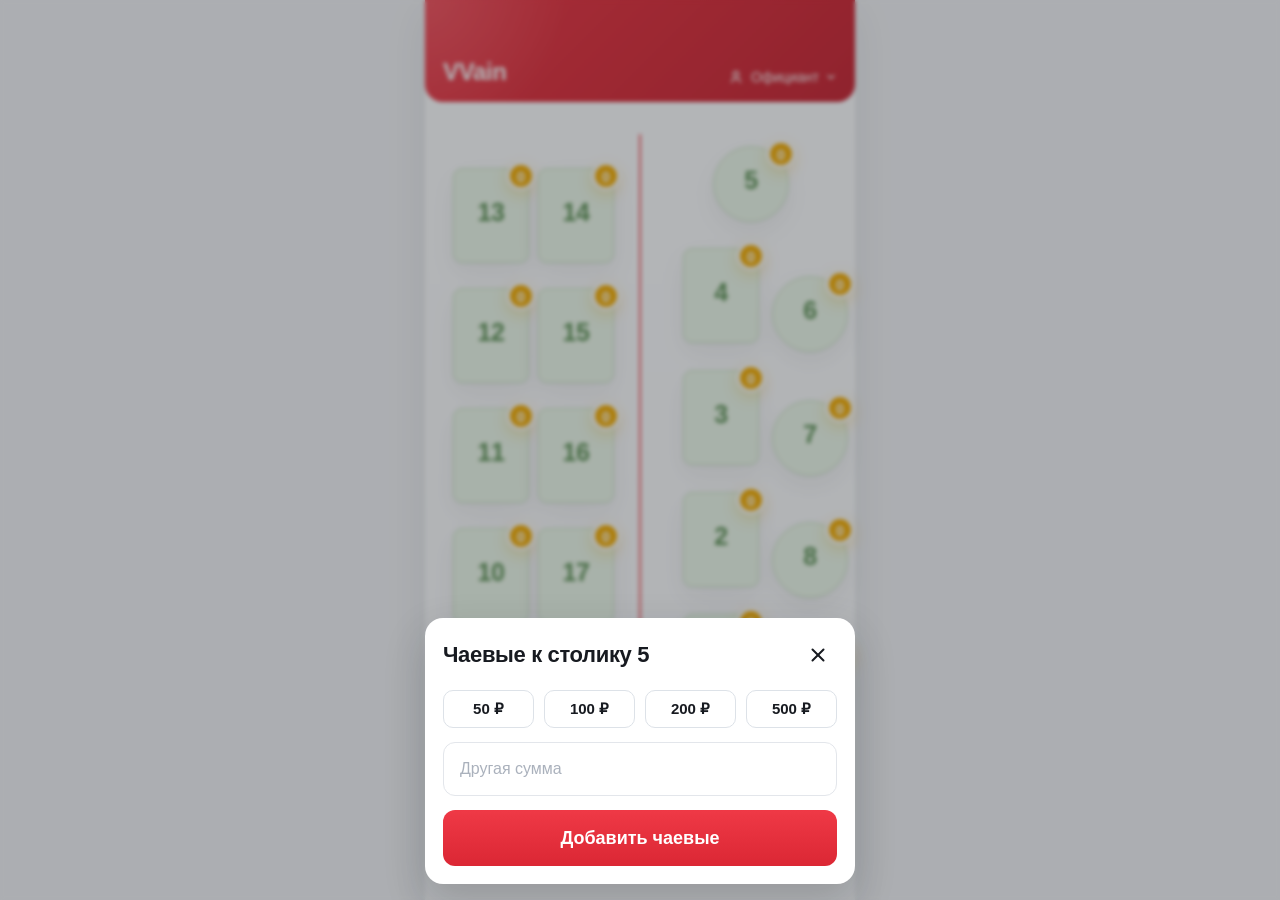
==== commit 1ad4e8e9: "Add files via upload" ====
--- a/index.html
+++ b/index.html
@@ -2,12 +2,9 @@
 <html lang="ru">
   <head>
     <meta charset="UTF-8" />
-    <meta
-      name="viewport"
-      content="width=device-width, initial-scale=1, minimum-scale=1, maximum-scale=1, user-scalable=no, viewport-fit=cover"
-    />
-    <meta name="theme-color" content="#cf2f3a" />
-    <meta name="description" content="VVain — приложение официанта со столиками, заказами и чаевыми." />
+    <meta name="viewport" content="width=device-width, initial-scale=1, minimum-scale=1, maximum-scale=1, user-scalable=no, viewport-fit=cover" />
+    <meta name="theme-color" content="#df303b" />
+    <meta name="description" content="VVain — приложение официанта для учёта заказов по столикам и чаевых." />
     <meta name="apple-mobile-web-app-capable" content="yes" />
     <meta name="apple-mobile-web-app-status-bar-style" content="black-translucent" />
     <meta name="apple-mobile-web-app-title" content="VVain" />
@@ -18,219 +15,115 @@
     <link rel="stylesheet" href="./styles.css" />
   </head>
   <body>
-    <div class="app-shell">
-      <section class="screen screen--tables" id="tables-screen" aria-label="Главный экран со столиками">
-        <header class="app-header">
-          <div class="header-row header-row--tables">
+    <div class="app" id="app">
+      <section class="screen" id="screen-home" aria-label="Главный экран">
+        <header class="topbar">
+          <div class="topbar__inner topbar__inner--home">
             <h1 class="brand">VVain</h1>
-            <div class="role" aria-label="Роль пользователя: официант">
-              <svg class="role__icon" viewBox="0 0 24 24" aria-hidden="true">
-                <path d="M12 12.3a3.7 3.7 0 1 0 0-7.4 3.7 3.7 0 0 0 0 7.4Z" />
-                <path d="M6.2 19.2v-1.1c0-2 1.6-3.6 3.6-3.6h4.4c2 0 3.6 1.6 3.6 3.6v1.1" />
-              </svg>
+            <div class="role-pill" aria-label="Роль пользователя: официант">
+              <svg viewBox="0 0 24 24" aria-hidden="true"><path d="M12 12.2a3.6 3.6 0 1 0 0-7.2 3.6 3.6 0 0 0 0 7.2Z"/><path d="M6.5 19v-1c0-2 1.6-3.6 3.6-3.6h3.8c2 0 3.6 1.6 3.6 3.6v1"/></svg>
               <span>Официант</span>
-              <svg class="role__chevron" viewBox="0 0 20 20" aria-hidden="true">
-                <path d="m5 7.5 5 5 5-5" />
-              </svg>
+              <svg class="chevron" viewBox="0 0 20 20" aria-hidden="true"><path d="m5 7.5 5 5 5-5"/></svg>
             </div>
           </div>
         </header>
 
-        <main class="tables-content">
-          <div class="floor-plan" aria-label="Схема столиков">
-            <div class="floor-divider" aria-hidden="true"></div>
+        <main class="content content--home">
+          <section class="plan" aria-label="Схема столиков">
+            <div class="plan__divider" aria-hidden="true"></div>
 
-            <button class="table table--square pos-13" type="button" data-table-id="13" aria-label="Стол 13">
-              <span class="table__number">13</span>
-              <span class="table__time"></span>
-              <span class="table__count" hidden>0</span>
-            </button>
-            <button class="table table--square pos-14" type="button" data-table-id="14" aria-label="Стол 14">
-              <span class="table__number">14</span>
-              <span class="table__time"></span>
-              <span class="table__count" hidden>0</span>
-            </button>
-            <button class="table table--square pos-12" type="button" data-table-id="12" aria-label="Стол 12">
-              <span class="table__number">12</span>
-              <span class="table__time"></span>
-              <span class="table__count" hidden>0</span>
-            </button>
-            <button class="table table--square pos-15" type="button" data-table-id="15" aria-label="Стол 15">
-              <span class="table__number">15</span>
-              <span class="table__time"></span>
-              <span class="table__count" hidden>0</span>
-            </button>
-            <button class="table table--square pos-11" type="button" data-table-id="11" aria-label="Стол 11">
-              <span class="table__number">11</span>
-              <span class="table__time"></span>
-              <span class="table__count" hidden>0</span>
-            </button>
-            <button class="table table--square pos-16" type="button" data-table-id="16" aria-label="Стол 16">
-              <span class="table__number">16</span>
-              <span class="table__time"></span>
-              <span class="table__count" hidden>0</span>
-            </button>
-            <button class="table table--square pos-10" type="button" data-table-id="10" aria-label="Стол 10">
-              <span class="table__number">10</span>
-              <span class="table__time"></span>
-              <span class="table__count" hidden>0</span>
-            </button>
-            <button class="table table--square pos-17" type="button" data-table-id="17" aria-label="Стол 17">
-              <span class="table__number">17</span>
-              <span class="table__time"></span>
-              <span class="table__count" hidden>0</span>
-            </button>
+            <!-- left column -->
+            <button class="table table--square t13" data-table="13" type="button"><span class="table__num">13</span><span class="table__time"></span><span class="table__badge" hidden>0</span></button>
+            <button class="table table--square t14" data-table="14" type="button"><span class="table__num">14</span><span class="table__time"></span><span class="table__badge" hidden>0</span></button>
+            <button class="table table--square t12" data-table="12" type="button"><span class="table__num">12</span><span class="table__time"></span><span class="table__badge" hidden>0</span></button>
+            <button class="table table--square t15" data-table="15" type="button"><span class="table__num">15</span><span class="table__time"></span><span class="table__badge" hidden>0</span></button>
+            <button class="table table--square t11" data-table="11" type="button"><span class="table__num">11</span><span class="table__time"></span><span class="table__badge" hidden>0</span></button>
+            <button class="table table--square t16" data-table="16" type="button"><span class="table__num">16</span><span class="table__time"></span><span class="table__badge" hidden>0</span></button>
+            <button class="table table--square t10" data-table="10" type="button"><span class="table__num">10</span><span class="table__time"></span><span class="table__badge" hidden>0</span></button>
+            <button class="table table--square t17" data-table="17" type="button"><span class="table__num">17</span><span class="table__time"></span><span class="table__badge" hidden>0</span></button>
 
-            <button class="table table--circle pos-5" type="button" data-table-id="5" aria-label="Стол 5">
-              <span class="table__number">5</span>
-              <span class="table__time"></span>
-              <span class="table__count" hidden>0</span>
-            </button>
-            <button class="table table--square pos-4" type="button" data-table-id="4" aria-label="Стол 4">
-              <span class="table__number">4</span>
-              <span class="table__time"></span>
-              <span class="table__count" hidden>0</span>
-            </button>
-            <button class="table table--circle pos-6" type="button" data-table-id="6" aria-label="Стол 6">
-              <span class="table__number">6</span>
-              <span class="table__time"></span>
-              <span class="table__count" hidden>0</span>
-            </button>
-            <button class="table table--square pos-3" type="button" data-table-id="3" aria-label="Стол 3">
-              <span class="table__number">3</span>
-              <span class="table__time"></span>
-              <span class="table__count" hidden>0</span>
-            </button>
-            <button class="table table--circle pos-7" type="button" data-table-id="7" aria-label="Стол 7">
-              <span class="table__number">7</span>
-              <span class="table__time"></span>
-              <span class="table__count" hidden>0</span>
-            </button>
-            <button class="table table--square pos-2" type="button" data-table-id="2" aria-label="Стол 2">
-              <span class="table__number">2</span>
-              <span class="table__time"></span>
-              <span class="table__count" hidden>0</span>
-            </button>
-            <button class="table table--circle pos-8" type="button" data-table-id="8" aria-label="Стол 8">
-              <span class="table__number">8</span>
-              <span class="table__time"></span>
-              <span class="table__count" hidden>0</span>
-            </button>
-            <button class="table table--square pos-1" type="button" data-table-id="1" aria-label="Стол 1">
-              <span class="table__number">1</span>
-              <span class="table__time"></span>
-              <span class="table__count" hidden>0</span>
-            </button>
-            <button class="table table--circle pos-9" type="button" data-table-id="9" aria-label="Стол 9">
-              <span class="table__number">9</span>
-              <span class="table__time"></span>
-              <span class="table__count" hidden>0</span>
-            </button>
-          </div>
+            <!-- right column -->
+            <button class="table table--circle t5" data-table="5" type="button"><span class="table__num">5</span><span class="table__time"></span><span class="table__badge" hidden>0</span></button>
+            <button class="table table--square t4" data-table="4" type="button"><span class="table__num">4</span><span class="table__time"></span><span class="table__badge" hidden>0</span></button>
+            <button class="table table--circle t6" data-table="6" type="button"><span class="table__num">6</span><span class="table__time"></span><span class="table__badge" hidden>0</span></button>
+            <button class="table table--square t3" data-table="3" type="button"><span class="table__num">3</span><span class="table__time"></span><span class="table__badge" hidden>0</span></button>
+            <button class="table table--circle t7" data-table="7" type="button"><span class="table__num">7</span><span class="table__time"></span><span class="table__badge" hidden>0</span></button>
+            <button class="table table--square t2" data-table="2" type="button"><span class="table__num">2</span><span class="table__time"></span><span class="table__badge" hidden>0</span></button>
+            <button class="table table--circle t8" data-table="8" type="button"><span class="table__num">8</span><span class="table__time"></span><span class="table__badge" hidden>0</span></button>
+            <button class="table table--square t1" data-table="1" type="button"><span class="table__num">1</span><span class="table__time"></span><span class="table__badge" hidden>0</span></button>
+            <button class="table table--circle t9" data-table="9" type="button"><span class="table__num">9</span><span class="table__time"></span><span class="table__badge" hidden>0</span></button>
+          </section>
 
-          <section class="tips-summary-card" aria-label="Итог чаевых за сегодня">
-            <div class="tips-summary-card__left">
-              <div class="tips-summary-card__icon" aria-hidden="true">
-                <svg viewBox="0 0 24 24">
-                  <path d="M12 3.8c-1.9 0-3.4 1.4-3.4 3.2 0 .8.3 1.5.8 2.1L6.5 12c-1 1.1-.9 2.8.3 3.7.5.4 1.1.6 1.8.6h7.1c1.5 0 2.7-1.2 2.7-2.7 0-.6-.2-1.2-.6-1.7l-2.6-2.8c.5-.6.8-1.3.8-2.1 0-1.8-1.5-3.2-3.4-3.2Z" />
-                  <path d="M5 18.2h6.4c1.5 0 2.8.8 3.5 2" />
-                  <path d="M17.2 17.1c1.9 0 3.4 1.5 3.4 3.4v.6h-6.8v-.6c0-1.9 1.5-3.4 3.4-3.4Z" />
-                  <path d="M17.2 18.8v3.5" />
-                  <path d="M15.4 20.6h3.6" />
-                </svg>
+          <section class="tips-summary">
+            <div class="tips-summary__left">
+              <div class="tips-summary__icon">
+                <svg viewBox="0 0 24 24" aria-hidden="true"><path d="M12 4.2c-2.1 0-3.8 1.5-3.8 3.4 0 .8.3 1.6.9 2.2l-2.6 2.8c-.9 1-.8 2.6.2 3.5.5.4 1.1.6 1.8.6h7c1.5 0 2.7-1.2 2.7-2.6 0-.6-.2-1.2-.6-1.6l-2.5-2.7c.5-.6.9-1.4.9-2.2 0-1.9-1.7-3.4-4-3.4Z"/><path d="M4.6 18.5h6.5c1.5 0 2.9.7 3.7 1.9"/><path d="M17.5 17.3c1.8 0 3.3 1.5 3.3 3.3v.4h-6.6v-.4c0-1.8 1.5-3.3 3.3-3.3Z"/><path d="M17.5 18.8v3.3"/><path d="M15.8 20.5h3.4"/></svg>
               </div>
-              <div class="tips-summary-card__text">
-                <div class="tips-summary-card__label">Чаевые за сегодня</div>
-                <div class="tips-summary-card__amount" id="tips-total-main">0 ₽</div>
+              <div>
+                <div class="tips-summary__label">Чаевые за сегодня</div>
+                <div class="tips-summary__value" id="tips-total-main">0 ₽</div>
               </div>
             </div>
-            <button class="clear-tips-button" id="clear-tips-button" type="button">Очистить</button>
+            <button class="tips-summary__clear" id="clear-all-tips" type="button">Очистить</button>
           </section>
         </main>
       </section>
 
-      <section class="screen screen--orders" id="orders-screen" aria-label="Экран столика" hidden>
-        <header class="app-header">
-          <div class="header-row header-row--orders">
-            <button class="icon-button icon-button--back" id="back-button" type="button" aria-label="Назад">
-              <svg viewBox="0 0 24 24" aria-hidden="true">
-                <path d="m15 5-7 7 7 7" />
-                <path d="M8.5 12H19" />
-              </svg>
+      <section class="screen" id="screen-table" hidden aria-label="Экран столика">
+        <header class="topbar">
+          <div class="topbar__inner topbar__inner--table">
+            <button class="icon-btn icon-btn--back" id="back-btn" type="button" aria-label="Назад">
+              <svg viewBox="0 0 24 24" aria-hidden="true"><path d="m14.8 5.5-6.6 6.5 6.6 6.5"/><path d="M9 12h10"/></svg>
             </button>
-            <h1 class="order-title" id="order-title">Стол 5</h1>
-            <time class="header-time" id="header-time">14:23</time>
+            <h2 class="table-title" id="table-title">Стол 5</h2>
+            <time class="table-clock" id="table-clock">00:00</time>
           </div>
         </header>
 
-        <main class="orders-content">
-          <form class="dish-form" id="dish-form" novalidate>
-            <label class="visually-hidden" for="dish-input">Введите блюдо</label>
-            <input
-              class="dish-input"
-              id="dish-input"
-              name="dish"
-              type="text"
-              maxlength="120"
-              placeholder="Введите блюдо..."
-              autocomplete="off"
-              autocapitalize="sentences"
-              enterkeyhint="done"
-              required
-            />
+        <main class="content content--table">
+          <form id="dish-form" class="dish-form" novalidate>
+            <label class="sr-only" for="dish-input">Введите блюдо</label>
+            <input id="dish-input" class="dish-input" type="text" maxlength="120" autocomplete="off" autocapitalize="sentences" enterkeyhint="done" placeholder="Введите блюдо..." required />
           </form>
 
-          <ul class="order-list" id="order-list" aria-live="polite"></ul>
+          <ul class="orders" id="orders"></ul>
 
-          <section class="tips-card" aria-label="Чаевые столику">
-            <div class="tips-card__top">
-              <div class="tips-card__icon" aria-hidden="true">
-                <svg viewBox="0 0 24 24">
-                  <path d="M8 7.2c0-1.9 1.8-3.4 4-3.4s4 1.5 4 3.4-1.8 3.4-4 3.4-4-1.5-4-3.4Z" />
-                  <path d="M6.3 11.6h11.4c1.4 0 2.5 1.1 2.5 2.5v2.1c0 1.4-1.1 2.5-2.5 2.5H6.3c-1.4 0-2.5-1.1-2.5-2.5v-2.1c0-1.4 1.1-2.5 2.5-2.5Z" />
-                  <path d="M12 5.7v2.8" />
-                  <path d="M9.7 15.2h4.6" />
-                </svg>
+          <section class="tips-card">
+            <div class="tips-card__head">
+              <div class="tips-card__icon">
+                <svg viewBox="0 0 24 24" aria-hidden="true"><path d="M8 7c0-1.8 1.8-3.2 4-3.2s4 1.4 4 3.2-1.8 3.2-4 3.2S8 8.8 8 7Z"/><path d="M6.2 11.2h11.6c1.3 0 2.4 1.1 2.4 2.4v2.1c0 1.3-1.1 2.4-2.4 2.4H6.2c-1.3 0-2.4-1.1-2.4-2.4v-2.1c0-1.3 1.1-2.4 2.4-2.4Z"/><path d="M12 5.6v2.7"/><path d="M9.7 14.7h4.6"/></svg>
               </div>
-              <div class="tips-card__title">Чаевые</div>
-              <div class="tips-card__sum" id="tips-total-table">0 ₽</div>
+              <div class="tips-card__name">Чаевые</div>
+              <div class="tips-card__amount" id="tips-total-table">0 ₽</div>
             </div>
-            <button class="tips-add-button" id="open-tip-sheet-button" type="button">
+            <button class="tips-card__button" id="open-tip-modal" type="button">
               <span>Чаевые столику</span>
-              <span class="tips-add-button__plus" aria-hidden="true">+</span>
+              <span class="tips-card__plus">+</span>
             </button>
           </section>
         </main>
       </section>
 
-      <div class="sheet-backdrop" id="tip-sheet-backdrop" hidden>
-        <section class="tip-sheet" id="tip-sheet" aria-label="Добавление чаевых" role="dialog" aria-modal="true">
-          <div class="tip-sheet__header">
-            <h2 class="tip-sheet__title" id="tip-sheet-title">Чаевые к столику 5</h2>
-            <button class="tip-sheet__close" id="close-tip-sheet-button" type="button" aria-label="Закрыть">
-              <svg viewBox="0 0 24 24" aria-hidden="true">
-                <path d="m6 6 12 12" />
-                <path d="M18 6 6 18" />
-              </svg>
+      <div class="sheet-backdrop" id="sheet-backdrop" hidden>
+        <section class="sheet" role="dialog" aria-modal="true" aria-labelledby="sheet-title">
+          <div class="sheet__header">
+            <h3 class="sheet__title" id="sheet-title">Чаевые к столику 5</h3>
+            <button class="sheet__close" id="close-tip-modal" type="button" aria-label="Закрыть окно чаевых">
+              <svg viewBox="0 0 24 24" aria-hidden="true"><path d="m6 6 12 12"/><path d="M18 6 6 18"/></svg>
             </button>
           </div>
-          <div class="tip-sheet__presets" id="tip-presets">
-            <button type="button" data-amount="50">50 ₽</button>
-            <button type="button" data-amount="100">100 ₽</button>
-            <button type="button" data-amount="200">200 ₽</button>
-            <button type="button" data-amount="500">500 ₽</button>
+
+          <div class="sheet__presets" id="tip-presets">
+            <button type="button" data-value="50">50 ₽</button>
+            <button type="button" data-value="100">100 ₽</button>
+            <button type="button" data-value="200">200 ₽</button>
+            <button type="button" data-value="500">500 ₽</button>
           </div>
-          <label class="visually-hidden" for="custom-tip-input">Другая сумма чаевых</label>
-          <input
-            class="tip-sheet__input"
-            id="custom-tip-input"
-            type="number"
-            min="1"
-            inputmode="numeric"
-            pattern="[0-9]*"
-            placeholder="Другая сумма"
-          />
-          <button class="tip-sheet__submit" id="submit-tip-button" type="button">Добавить чаевые</button>
+
+          <label class="sr-only" for="custom-tip">Другая сумма</label>
+          <input id="custom-tip" class="sheet__input" type="number" min="1" inputmode="numeric" placeholder="Другая сумма" />
+
+          <button class="sheet__submit" id="add-tip-btn" type="button">Добавить чаевые</button>
         </section>
       </div>
 
--- a/styles.css
+++ b/styles.css
@@ -1,658 +1,258 @@
 :root {
-  color-scheme: light;
+  --red: #ef3946;
+  --red-dark: #d82935;
+  --red-line: #f1a2a9;
+  --red-soft: #fff6f7;
+  --white: #ffffff;
+  --bg: #f4f4f6;
+  --text: #171a20;
+  --muted: #8e95a2;
+  --line: #eceef2;
+  --busy-bg: #fef8ec;
+  --busy-br: #efdca8;
+  --busy-tx: #ab5711;
+  --empty-bg: #eef9ea;
+  --empty-br: #cde5c5;
+  --empty-tx: #5d9154;
+  --badge: #f4ac00;
+  --shadow: 0 1px 2px rgba(27, 32, 40, 0.05), 0 10px 26px rgba(27, 32, 40, 0.06);
+  --safe-top: env(safe-area-inset-top, 0px);
+  --safe-bottom: env(safe-area-inset-bottom, 0px);
+}
+
+* { box-sizing: border-box; -webkit-tap-highlight-color: transparent; }
+html, body {
+  margin: 0;
+  min-height: 100%;
+  background: var(--bg);
+}
+body {
   font-family: -apple-system, BlinkMacSystemFont, "Segoe UI", Roboto, Helvetica, Arial, sans-serif;
-  --red: #ef3946;
-  --red-deep: #da2734;
-  --red-line: #f2a6ab;
-  --red-soft: #fff3f4;
-  --bg: #f4f4f5;
-  --white: #ffffff;
-  --text: #1f2024;
-  --muted: #9197a3;
-  --muted-2: #adb3be;
-  --card-line: #eef0f3;
-  --empty-bg: #edf8ea;
-  --empty-border: #cfe4ca;
-  --busy-bg: #fdf7ec;
-  --busy-border: #efd8a5;
-  --badge: #f5a900;
-  --shadow-soft: 0 1px 2px rgba(31, 38, 48, 0.04), 0 8px 26px rgba(31, 38, 48, 0.06);
-  --header-height: calc(88px + env(safe-area-inset-top, 0px));
-}
-
-* {
-  box-sizing: border-box;
-  -webkit-tap-highlight-color: transparent;
-}
-
-html,
-body {
-  min-height: 100%;
-  margin: 0;
-  background: var(--bg);
-}
-
-body {
   color: var(--text);
   touch-action: manipulation;
   overscroll-behavior-y: none;
-}
-
-button,
-input {
-  font: inherit;
-}
-
-button {
-  cursor: pointer;
-}
-
-body,
-input,
-button,
-textarea,
-select {
   -webkit-text-size-adjust: 100%;
 }
-
-.app-shell {
+button, input { font: inherit; }
+button { cursor: pointer; }
+svg { fill: none; stroke: currentColor; stroke-linecap: round; stroke-linejoin: round; }
+
+.app {
   width: min(100%, 430px);
   min-height: 100svh;
   margin: 0 auto;
   background: var(--white);
-  box-shadow: 0 16px 40px rgba(24, 29, 35, 0.08);
-}
-
-.screen {
-  min-height: 100svh;
-  background: var(--white);
-}
-
-.screen[hidden] {
-  display: none !important;
-}
-
-.app-header {
+  box-shadow: 0 12px 42px rgba(25, 32, 42, 0.08);
+}
+.screen { min-height: 100svh; background: linear-gradient(180deg, #fff 0%, #fbfbfc 100%); }
+.screen[hidden] { display: none !important; }
+
+.topbar {
   position: sticky;
   top: 0;
-  z-index: 20;
+  z-index: 15;
+  background:
+    radial-gradient(circle at 0% 0%, rgba(255, 129, 136, 0.36), transparent 32%),
+    linear-gradient(135deg, #ef3946 0%, #df2f3b 44%, #c92633 100%);
+  border-bottom-left-radius: 18px;
+  border-bottom-right-radius: 18px;
+  color: #fff;
+}
+.topbar__inner {
+  padding: calc(var(--safe-top) + 14px) 18px 16px;
+  min-height: 102px;
   display: flex;
   align-items: flex-end;
-  min-height: var(--header-height);
-  padding-top: env(safe-area-inset-top, 0px);
-  border-bottom-left-radius: 18px;
-  border-bottom-right-radius: 18px;
-  background:
-    radial-gradient(circle at 12% 0%, rgba(255, 130, 136, 0.35), transparent 34%),
-    radial-gradient(circle at 100% 100%, rgba(189, 29, 37, 0.22), transparent 38%),
-    linear-gradient(135deg, #dd2c39 0%, #e62f3a 45%, #c82331 100%);
-  color: var(--white);
-}
-
-.header-row {
-  display: flex;
-  align-items: center;
-  width: 100%;
-  min-height: 72px;
-  padding: 0 18px 16px;
-}
-
-.header-row--tables {
-  justify-content: space-between;
-}
-
-.brand,
-.order-title {
+}
+.topbar__inner--home { justify-content: space-between; }
+.topbar__inner--table {
+  display: grid;
+  grid-template-columns: 40px 1fr auto;
+  align-items: end;
+  gap: 12px;
+}
+.brand, .table-title {
   margin: 0;
-  color: var(--white);
-  font-size: 22px;
+  font-size: 24px;
   font-weight: 760;
   letter-spacing: -0.35px;
-}
-
-.role {
+  color: #fff;
+}
+.table-title { text-align: center; }
+.role-pill {
   display: inline-flex;
   align-items: center;
   gap: 6px;
-  color: rgba(255, 255, 255, 0.98);
-  font-size: 13px;
+  font-size: 14px;
   font-weight: 520;
-}
-
-.role__icon,
-.role__chevron,
-.icon-button svg,
-.tip-sheet__close svg,
-.tips-summary-card__icon svg,
-.tips-card__icon svg {
-  width: 18px;
-  height: 18px;
-  fill: none;
-  stroke: currentColor;
-  stroke-linecap: round;
-  stroke-linejoin: round;
-}
-
-.role__icon {
-  stroke-width: 1.7;
-}
-
-.role__chevron {
-  width: 12px;
-  height: 12px;
-  stroke-width: 1.9;
-}
-
-.tables-content,
-.orders-content {
-  padding: 14px 14px calc(28px + env(safe-area-inset-bottom, 0px));
-  background: linear-gradient(180deg, #ffffff 0%, #fafafb 100%);
-}
-
-.floor-plan {
+  color: rgba(255,255,255,.98);
+}
+.role-pill svg { width: 18px; height: 18px; stroke-width: 1.8; }
+.role-pill .chevron { width: 12px; height: 12px; stroke-width: 2; }
+.icon-btn {
+  width: 40px; height: 40px; padding: 0; border: 0; border-radius: 999px;
+  display: grid; place-items: center; background: transparent; color: #fff;
+}
+.icon-btn svg { width: 22px; height: 22px; stroke-width: 2.1; }
+.table-clock { align-self: center; font-size: 16px; font-weight: 560; color: #fff; }
+
+.content { padding: 14px 14px calc(28px + var(--safe-bottom)); }
+.plan {
   position: relative;
-  height: 578px;
-  margin: 0 auto 16px;
-}
-
-.floor-divider {
-  position: absolute;
-  top: 16px;
-  bottom: 30px;
-  left: calc(50% - 1px);
-  width: 2px;
-  border-radius: 999px;
-  background: rgba(240, 73, 82, 0.92);
-}
-
+  height: 580px;
+  margin-bottom: 18px;
+}
+.plan__divider {
+  position: absolute; left: 50%; top: 18px; bottom: 26px; width: 2px;
+  transform: translateX(-1px);
+  border-radius: 99px;
+  background: rgba(240, 77, 84, .92);
+}
 .table {
   position: absolute;
+  border: 1px solid var(--busy-br);
+  background: var(--busy-bg);
+  color: var(--busy-tx);
+  box-shadow: var(--shadow);
   display: flex;
   flex-direction: column;
   align-items: center;
   justify-content: center;
-  border: 1px solid transparent;
-  background: var(--busy-bg);
-  color: #ba5a0b;
-  box-shadow: var(--shadow-soft);
+  padding: 0;
   outline: none;
-  transition: transform 120ms ease, box-shadow 120ms ease, background-color 180ms ease, border-color 180ms ease;
-}
-
-.table:active {
-  transform: scale(0.975);
-}
-
-.table:focus-visible {
-  outline: 3px solid rgba(239, 57, 70, 0.2);
-  outline-offset: 3px;
-}
-
-.table--square {
-  width: 77px;
-  height: 95px;
-  border-radius: 9px;
-}
-
-.table--circle {
-  width: 77px;
-  height: 77px;
-  border-radius: 999px;
-}
-
-.table[data-state="empty"] {
-  border-color: var(--empty-border);
-  background: var(--empty-bg);
-  color: #5a8e52;
-}
-
-.table[data-state="busy"] {
-  border-color: var(--busy-border);
-  background: var(--busy-bg);
-  color: #b35a10;
-}
-
-.table__number {
-  font-size: 25px;
-  font-weight: 700;
-  letter-spacing: -0.45px;
-  line-height: 1;
-}
-
-.table__time {
-  margin-top: 7px;
-  font-size: 13px;
-  font-weight: 500;
-  color: #7a7f88;
-  line-height: 1;
-  visibility: hidden;
-}
-
-.table[data-state="busy"] .table__time {
-  visibility: visible;
-}
-
-.table__count {
-  position: absolute;
-  top: -7px;
-  right: -7px;
-  display: grid;
-  place-items: center;
-  width: 28px;
-  height: 28px;
-  border: 3px solid var(--white);
-  border-radius: 999px;
-  background: var(--badge);
-  color: var(--white);
-  font-size: 15px;
-  font-weight: 700;
-  box-shadow: 0 6px 14px rgba(245, 169, 0, 0.24);
-}
-
-.pos-13 { left: 16px; top: 52px; }
-.pos-14 { left: 100px; top: 52px; }
-.pos-12 { left: 16px; top: 172px; }
-.pos-15 { left: 100px; top: 172px; }
-.pos-11 { left: 16px; top: 292px; }
-.pos-16 { left: 100px; top: 292px; }
-.pos-10 { left: 16px; top: 412px; }
-.pos-17 { left: 100px; top: 412px; }
-
-.pos-5 { left: 271px; top: 32px; }
-.pos-4 { left: 242px; top: 130px; }
-.pos-6 { left: 330px; top: 162px; }
-.pos-3 { left: 242px; top: 254px; }
-.pos-7 { left: 330px; top: 284px; }
-.pos-2 { left: 242px; top: 378px; }
-.pos-8 { left: 330px; top: 410px; }
-.pos-1 { left: 242px; top: 500px; }
-.pos-9 { left: 330px; top: 532px; }
-
-.tips-summary-card {
-  display: flex;
-  align-items: center;
-  justify-content: space-between;
-  gap: 14px;
-  padding: 18px 18px 18px 16px;
-  border: 1px solid var(--card-line);
+  transition: transform .12s ease;
+}
+.table:active { transform: scale(.975); }
+.table:focus-visible { box-shadow: 0 0 0 4px rgba(239,57,70,.15), var(--shadow); }
+.table--square { width: 76px; height: 95px; border-radius: 9px; }
+.table--circle { width: 76px; height: 76px; border-radius: 50%; }
+.table[data-state="empty"] { background: var(--empty-bg); border-color: var(--empty-br); color: var(--empty-tx); }
+.table__num { font-size: 25px; line-height: 1; font-weight: 710; letter-spacing: -.35px; }
+.table__time { margin-top: 7px; font-size: 13px; line-height: 1; color: #737983; visibility: hidden; }
+.table[data-state="busy"] .table__time { visibility: visible; }
+.table__badge {
+  position: absolute; top: -7px; right: -7px;
+  width: 28px; height: 28px; border-radius: 50%;
+  display: grid; place-items: center;
+  border: 3px solid #fff; background: var(--badge); color: #fff;
+  font-size: 15px; font-weight: 760;
+  box-shadow: 0 5px 15px rgba(244,172,0,.26);
+}
+
+.t13 { left: 14px; top: 52px; }
+.t14 { left: 99px; top: 52px; }
+.t12 { left: 14px; top: 172px; }
+.t15 { left: 99px; top: 172px; }
+.t11 { left: 14px; top: 292px; }
+.t16 { left: 99px; top: 292px; }
+.t10 { left: 14px; top: 412px; }
+.t17 { left: 99px; top: 412px; }
+.t5  { left: 274px; top: 30px; }
+.t4  { left: 244px; top: 132px; }
+.t6  { left: 333px; top: 160px; }
+.t3  { left: 244px; top: 254px; }
+.t7  { left: 333px; top: 284px; }
+.t2  { left: 244px; top: 376px; }
+.t8  { left: 333px; top: 406px; }
+.t1  { left: 244px; top: 498px; }
+.t9  { left: 333px; top: 528px; }
+
+.tips-summary {
+  border: 1px solid var(--line);
   border-radius: 17px;
-  background: rgba(255, 255, 255, 0.96);
-  box-shadow: var(--shadow-soft);
-}
-
-.tips-summary-card__left {
-  display: flex;
-  align-items: center;
-  gap: 14px;
-  min-width: 0;
-}
-
-.tips-summary-card__icon,
-.tips-card__icon {
-  display: grid;
-  place-items: center;
-  flex: 0 0 auto;
-  width: 54px;
-  height: 54px;
-  border-radius: 999px;
-  background: #fff2f2;
-  color: var(--red);
-  border: 1px solid #ffd6d8;
-}
-
-.tips-summary-card__label {
-  color: #555b66;
-  font-size: 15px;
-  font-weight: 560;
-}
-
-.tips-summary-card__amount {
-  margin-top: 4px;
-  color: var(--red-deep);
-  font-size: 24px;
-  font-weight: 760;
-  letter-spacing: -0.35px;
-}
-
-.clear-tips-button {
-  flex: 0 0 auto;
-  min-width: 118px;
-  height: 56px;
-  padding: 0 20px;
-  border: 2px solid var(--red-line);
-  border-radius: 13px;
-  background: var(--white);
-  color: var(--red-deep);
-  font-size: 16px;
-  font-weight: 650;
-}
-
-.header-row--orders {
-  display: grid;
-  grid-template-columns: 44px 1fr auto;
-  align-items: center;
-  gap: 12px;
-}
-
-.icon-button {
-  display: grid;
-  place-items: center;
-  width: 38px;
-  height: 38px;
-  padding: 0;
-  border: 0;
-  border-radius: 999px;
-  color: var(--white);
-  background: transparent;
-}
-
-.icon-button svg {
-  width: 22px;
-  height: 22px;
-  stroke-width: 2.15;
-}
-
-.order-title {
-  text-align: center;
-  overflow: hidden;
-  white-space: nowrap;
-  text-overflow: ellipsis;
-}
-
-.header-time {
-  justify-self: end;
-  color: var(--white);
-  font-size: 16px;
-  font-weight: 560;
-}
-
-.dish-form {
-  margin-bottom: 16px;
-}
-
-.dish-input,
-.tip-sheet__input {
-  width: 100%;
-  height: 54px;
-  padding: 0 16px;
-  border: 1px solid #e5e7eb;
-  border-radius: 12px;
-  background: #ffffff;
-  color: var(--text);
-  font-size: 16px;
-  font-weight: 500;
-  outline: none;
-  box-shadow: inset 0 1px 0 rgba(255, 255, 255, 0.8);
-}
-
-.dish-input::placeholder,
-.tip-sheet__input::placeholder {
-  color: var(--muted-2);
-}
-
-.dish-input:focus,
-.tip-sheet__input:focus {
-  border-color: #f0c4c7;
-  box-shadow: 0 0 0 4px rgba(239, 57, 70, 0.08);
-}
-
-.order-list {
-  display: grid;
-  gap: 12px;
-  min-height: 120px;
-  margin: 0;
-  padding: 0;
-  list-style: none;
-}
-
-.order-item {
-  display: grid;
-  grid-template-columns: 1fr auto auto;
-  align-items: center;
-  gap: 12px;
-  min-height: 78px;
+  background: rgba(255,255,255,.98);
+  box-shadow: var(--shadow);
+  padding: 18px 16px;
+  display: flex; align-items: center; justify-content: space-between; gap: 12px;
+}
+.tips-summary__left { display: flex; align-items: center; gap: 14px; min-width: 0; }
+.tips-summary__icon, .tips-card__icon {
+  width: 52px; height: 52px; border-radius: 50%;
+  border: 1px solid #ffd7da; background: #fff1f2; color: var(--red);
+  display: grid; place-items: center; flex: 0 0 auto;
+}
+.tips-summary__icon svg, .tips-card__icon svg { width: 24px; height: 24px; stroke-width: 1.8; }
+.tips-summary__label { color: #555c67; font-size: 15px; font-weight: 560; }
+.tips-summary__value { margin-top: 4px; color: var(--red-dark); font-size: 23px; font-weight: 780; letter-spacing: -.25px; }
+.tips-summary__clear {
+  height: 56px; min-width: 118px; padding: 0 20px; border-radius: 13px; border: 2px solid var(--red-line);
+  background: #fff; color: var(--red-dark); font-size: 16px; font-weight: 700;
+}
+
+.content--table { display: flex; flex-direction: column; gap: 12px; }
+.dish-input, .sheet__input {
+  width: 100%; height: 54px; border-radius: 12px; border: 1px solid #e3e6eb; background: #fff;
+  padding: 0 16px; color: var(--text); font-size: 16px; font-weight: 500; outline: none;
+}
+.dish-input::placeholder, .sheet__input::placeholder { color: #aab1bc; }
+.dish-input:focus, .sheet__input:focus { border-color: #f0c2c7; box-shadow: 0 0 0 4px rgba(239,57,70,.08); }
+.orders {
+  list-style: none; margin: 0; padding: 0; display: grid; gap: 12px;
+}
+.order {
+  min-height: 78px; display: grid; grid-template-columns: 1fr auto auto; align-items: center; gap: 12px;
+  border: 1px solid var(--line); border-radius: 16px; background: rgba(255,255,255,.98); box-shadow: 0 1px 2px rgba(27,32,40,.03);
   padding: 0 14px 0 18px;
-  border: 1px solid var(--card-line);
-  border-radius: 16px;
-  background: rgba(255, 255, 255, 0.96);
-  box-shadow: 0 1px 2px rgba(31, 38, 48, 0.03);
-}
-
-.order-item__name {
-  min-width: 0;
-  overflow: hidden;
-  font-size: 16px;
-  font-weight: 650;
-  text-overflow: ellipsis;
-  white-space: nowrap;
-}
-
-.order-item__time {
-  color: var(--red);
-  font-size: 15px;
-  font-weight: 620;
-}
-
-.order-item__delete {
-  display: grid;
-  place-items: center;
-  width: 42px;
-  height: 42px;
-  padding: 0;
-  border: 1px solid #e6e9ee;
-  border-radius: 11px;
-  background: #fff;
-  color: var(--red);
-}
-
-.order-item__delete svg {
-  width: 18px;
-  height: 18px;
-  fill: none;
-  stroke: currentColor;
-  stroke-width: 2;
-  stroke-linecap: round;
-  stroke-linejoin: round;
-}
-
+}
+.order__name { overflow: hidden; text-overflow: ellipsis; white-space: nowrap; font-size: 16px; font-weight: 650; }
+.order__time { color: var(--red); font-size: 15px; font-weight: 640; }
+.order__del {
+  width: 42px; height: 42px; padding: 0; border-radius: 11px; border: 1px solid #e6e9ee; background: #fff; color: var(--red);
+  display: grid; place-items: center;
+}
+.order__del svg { width: 18px; height: 18px; stroke-width: 2; }
 .tips-card {
-  margin-top: 14px;
-  padding: 16px;
-  border: 1px solid var(--card-line);
-  border-radius: 18px;
-  background: rgba(255, 255, 255, 0.96);
-  box-shadow: var(--shadow-soft);
-}
-
-.tips-card__top {
-  display: grid;
-  grid-template-columns: 54px 1fr auto;
-  align-items: center;
-  gap: 14px;
-  margin-bottom: 16px;
-}
-
-.tips-card__title {
-  font-size: 16px;
-  font-weight: 700;
-}
-
-.tips-card__sum {
-  color: #101216;
-  font-size: 22px;
-  font-weight: 760;
-}
-
-.tips-add-button {
-  display: flex;
-  align-items: center;
-  justify-content: space-between;
-  gap: 12px;
-  width: 100%;
-  min-height: 56px;
-  padding: 0 16px 0 18px;
-  border: 1.6px solid #f2c4c8;
-  border-radius: 13px;
-  background: #fff9f9;
-  color: var(--red-deep);
-  font-size: 16px;
-  font-weight: 700;
-}
-
-.tips-add-button__plus {
-  display: grid;
-  place-items: center;
-  width: 32px;
-  height: 32px;
-  border: 2px solid #f18b93;
-  border-radius: 999px;
-  font-size: 24px;
-  line-height: 1;
+  margin-top: 2px; border: 1px solid var(--line); border-radius: 18px; background: rgba(255,255,255,.98);
+  box-shadow: var(--shadow); padding: 16px;
+}
+.tips-card__head {
+  display: grid; grid-template-columns: 52px 1fr auto; align-items: center; gap: 14px; margin-bottom: 16px;
+}
+.tips-card__name { font-size: 16px; font-weight: 700; }
+.tips-card__amount { font-size: 22px; font-weight: 780; color: #101216; }
+.tips-card__button {
+  width: 100%; min-height: 56px; border-radius: 13px; border: 1.6px solid #f0c3c7; background: #fffafa;
+  color: var(--red-dark); font-size: 16px; font-weight: 700; display: flex; align-items: center; justify-content: space-between; padding: 0 16px 0 18px;
+}
+.tips-card__plus {
+  width: 32px; height: 32px; border-radius: 50%; display: grid; place-items: center; border: 2px solid #ef8e97; font-size: 24px; line-height: 1;
 }
 
 .sheet-backdrop {
-  position: fixed;
-  inset: 0;
-  z-index: 50;
-  display: grid;
-  align-items: end;
-  padding: 18px 14px calc(18px + env(safe-area-inset-bottom, 0px));
-  background: rgba(20, 24, 31, 0.32);
-  backdrop-filter: blur(2px);
-}
-
-.tip-sheet {
-  width: min(100%, 430px);
-  margin: 0 auto;
+  position: fixed; inset: 0; z-index: 30; background: rgba(22,28,35,.32); display: grid; align-items: end;
+  padding: 16px 14px calc(16px + var(--safe-bottom)); backdrop-filter: blur(2px);
+}
+.sheet {
+  width: min(100%, 430px); margin: 0 auto; border-radius: 18px; background: #fff; box-shadow: 0 16px 42px rgba(24,29,35,.18);
   padding: 18px;
-  border-radius: 18px;
-  background: var(--white);
-  box-shadow: 0 16px 40px rgba(24, 29, 35, 0.16);
-}
-
-.tip-sheet__header {
-  display: flex;
-  align-items: center;
-  justify-content: space-between;
-  gap: 12px;
-  margin-bottom: 16px;
-}
-
-.tip-sheet__title {
-  margin: 0;
-  font-size: 22px;
-  font-weight: 760;
-  letter-spacing: -0.35px;
-}
-
-.tip-sheet__close {
-  display: grid;
-  place-items: center;
-  width: 38px;
-  height: 38px;
-  padding: 0;
-  border: 0;
-  background: transparent;
-  color: var(--text);
-}
-
-.tip-sheet__close svg {
-  stroke-width: 2.2;
-}
-
-.tip-sheet__presets {
-  display: grid;
-  grid-template-columns: repeat(4, 1fr);
-  gap: 10px;
-  margin-bottom: 14px;
-}
-
-.tip-sheet__presets button {
-  min-height: 38px;
-  padding: 0 10px;
-  border: 1px solid #dfe3e8;
-  border-radius: 10px;
-  background: #fff;
-  color: var(--text);
-  font-size: 15px;
-  font-weight: 620;
-}
-
-.tip-sheet__presets button.is-selected {
-  border-color: #ef8189;
-  background: #fff3f4;
-  color: var(--red-deep);
-}
-
-.tip-sheet__submit {
-  width: 100%;
-  min-height: 56px;
-  margin-top: 14px;
-  border: 0;
-  border-radius: 12px;
-  background: linear-gradient(180deg, #ef3946 0%, #db2734 100%);
-  color: var(--white);
-  font-size: 18px;
-  font-weight: 760;
-  letter-spacing: -0.2px;
-}
-
+}
+.sheet__header { display: flex; align-items: center; justify-content: space-between; gap: 12px; margin-bottom: 16px; }
+.sheet__title { margin: 0; font-size: 22px; font-weight: 760; letter-spacing: -.35px; }
+.sheet__close { width: 38px; height: 38px; border: 0; background: transparent; color: var(--text); display: grid; place-items: center; }
+.sheet__close svg { width: 22px; height: 22px; stroke-width: 2.2; }
+.sheet__presets { display: grid; grid-template-columns: repeat(4, 1fr); gap: 10px; margin-bottom: 14px; }
+.sheet__presets button {
+  min-height: 38px; border-radius: 10px; border: 1px solid #dde2e8; background: #fff; color: var(--text); font-size: 15px; font-weight: 620;
+}
+.sheet__presets button.is-selected { border-color: #ef8189; background: #fff3f4; color: var(--red-dark); }
+.sheet__submit {
+  width: 100%; min-height: 56px; margin-top: 14px; border: 0; border-radius: 12px; background: linear-gradient(180deg, #ef3946 0%, #db2734 100%);
+  color: #fff; font-size: 18px; font-weight: 760;
+}
 .toast {
-  position: fixed;
-  left: 50%;
-  bottom: calc(26px + env(safe-area-inset-bottom, 0px));
-  z-index: 60;
-  transform: translate(-50%, 18px);
-  min-width: 180px;
-  max-width: calc(100% - 32px);
-  padding: 12px 16px;
-  border-radius: 999px;
-  background: rgba(27, 31, 38, 0.9);
-  color: var(--white);
-  font-size: 14px;
-  font-weight: 600;
-  text-align: center;
-  opacity: 0;
-  pointer-events: none;
-  transition: opacity 160ms ease, transform 160ms ease;
-}
-
-.toast.is-visible {
-  opacity: 1;
-  transform: translate(-50%, 0);
-}
-
-.visually-hidden {
-  position: absolute;
-  width: 1px;
-  height: 1px;
-  margin: -1px;
-  padding: 0;
-  overflow: hidden;
-  border: 0;
-  clip: rect(0 0 0 0);
-  white-space: nowrap;
+  position: fixed; left: 50%; bottom: calc(26px + var(--safe-bottom)); transform: translate(-50%, 18px); opacity: 0;
+  z-index: 40; pointer-events: none; transition: opacity .16s ease, transform .16s ease;
+  min-width: 180px; max-width: calc(100% - 32px); padding: 12px 16px; border-radius: 999px; background: rgba(25,30,37,.92); color: #fff; text-align: center; font-size: 14px; font-weight: 600;
+}
+.toast.is-visible { opacity: 1; transform: translate(-50%, 0); }
+.sr-only {
+  position: absolute; width: 1px; height: 1px; padding: 0; margin: -1px; overflow: hidden; clip: rect(0,0,0,0); border: 0; white-space: nowrap;
 }
 
 @media (max-width: 390px) {
-  .app-shell {
-    width: 100%;
-    box-shadow: none;
-  }
-
-  .floor-plan {
-    transform-origin: top center;
-    transform: scale(0.94);
-    height: 548px;
-    margin-bottom: -12px;
-  }
-
-  .clear-tips-button {
-    min-width: 102px;
-    padding-inline: 16px;
-  }
-
-  .tip-sheet__presets {
-    grid-template-columns: repeat(2, 1fr);
-  }
-}
+  .app { width: 100%; box-shadow: none; }
+  .content { padding-inline: 12px; }
+  .plan { transform: scale(.94); transform-origin: top center; height: 548px; margin-bottom: -6px; }
+  .tips-summary__clear { min-width: 104px; padding-inline: 16px; }
+  .sheet__presets { grid-template-columns: repeat(2, 1fr); }
+}
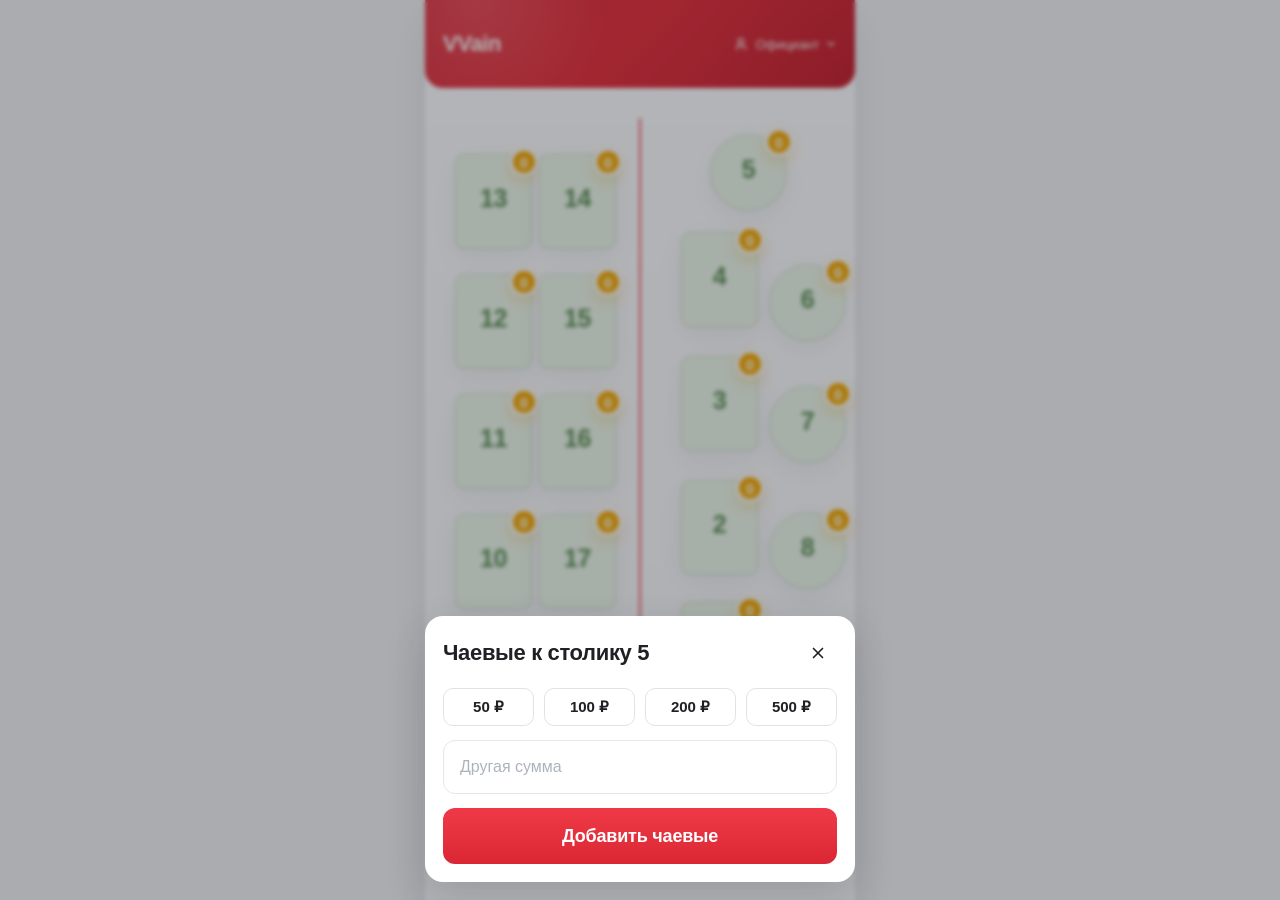
==== commit 20a593c7: "Add files via upload" ====
--- a/index.html
+++ b/index.html
@@ -2,9 +2,12 @@
 <html lang="ru">
   <head>
     <meta charset="UTF-8" />
-    <meta name="viewport" content="width=device-width, initial-scale=1, minimum-scale=1, maximum-scale=1, user-scalable=no, viewport-fit=cover" />
-    <meta name="theme-color" content="#df303b" />
-    <meta name="description" content="VVain — приложение официанта для учёта заказов по столикам и чаевых." />
+    <meta
+      name="viewport"
+      content="width=device-width, initial-scale=1, minimum-scale=1, maximum-scale=1, user-scalable=no, viewport-fit=cover"
+    />
+    <meta name="theme-color" content="#cf2f3a" />
+    <meta name="description" content="VVain — приложение официанта со столиками, заказами и чаевыми." />
     <meta name="apple-mobile-web-app-capable" content="yes" />
     <meta name="apple-mobile-web-app-status-bar-style" content="black-translucent" />
     <meta name="apple-mobile-web-app-title" content="VVain" />
@@ -15,115 +18,219 @@
     <link rel="stylesheet" href="./styles.css" />
   </head>
   <body>
-    <div class="app" id="app">
-      <section class="screen" id="screen-home" aria-label="Главный экран">
-        <header class="topbar">
-          <div class="topbar__inner topbar__inner--home">
+    <div class="app-shell">
+      <section class="screen screen--tables" id="tables-screen" aria-label="Главный экран со столиками">
+        <header class="app-header">
+          <div class="header-row header-row--tables">
             <h1 class="brand">VVain</h1>
-            <div class="role-pill" aria-label="Роль пользователя: официант">
-              <svg viewBox="0 0 24 24" aria-hidden="true"><path d="M12 12.2a3.6 3.6 0 1 0 0-7.2 3.6 3.6 0 0 0 0 7.2Z"/><path d="M6.5 19v-1c0-2 1.6-3.6 3.6-3.6h3.8c2 0 3.6 1.6 3.6 3.6v1"/></svg>
+            <div class="role" aria-label="Роль пользователя: официант">
+              <svg class="role__icon" viewBox="0 0 24 24" aria-hidden="true">
+                <path d="M12 12.3a3.7 3.7 0 1 0 0-7.4 3.7 3.7 0 0 0 0 7.4Z" />
+                <path d="M6.2 19.2v-1.1c0-2 1.6-3.6 3.6-3.6h4.4c2 0 3.6 1.6 3.6 3.6v1.1" />
+              </svg>
               <span>Официант</span>
-              <svg class="chevron" viewBox="0 0 20 20" aria-hidden="true"><path d="m5 7.5 5 5 5-5"/></svg>
+              <svg class="role__chevron" viewBox="0 0 20 20" aria-hidden="true">
+                <path d="m5 7.5 5 5 5-5" />
+              </svg>
             </div>
           </div>
         </header>
 
-        <main class="content content--home">
-          <section class="plan" aria-label="Схема столиков">
-            <div class="plan__divider" aria-hidden="true"></div>
-
-            <!-- left column -->
-            <button class="table table--square t13" data-table="13" type="button"><span class="table__num">13</span><span class="table__time"></span><span class="table__badge" hidden>0</span></button>
-            <button class="table table--square t14" data-table="14" type="button"><span class="table__num">14</span><span class="table__time"></span><span class="table__badge" hidden>0</span></button>
-            <button class="table table--square t12" data-table="12" type="button"><span class="table__num">12</span><span class="table__time"></span><span class="table__badge" hidden>0</span></button>
-            <button class="table table--square t15" data-table="15" type="button"><span class="table__num">15</span><span class="table__time"></span><span class="table__badge" hidden>0</span></button>
-            <button class="table table--square t11" data-table="11" type="button"><span class="table__num">11</span><span class="table__time"></span><span class="table__badge" hidden>0</span></button>
-            <button class="table table--square t16" data-table="16" type="button"><span class="table__num">16</span><span class="table__time"></span><span class="table__badge" hidden>0</span></button>
-            <button class="table table--square t10" data-table="10" type="button"><span class="table__num">10</span><span class="table__time"></span><span class="table__badge" hidden>0</span></button>
-            <button class="table table--square t17" data-table="17" type="button"><span class="table__num">17</span><span class="table__time"></span><span class="table__badge" hidden>0</span></button>
-
-            <!-- right column -->
-            <button class="table table--circle t5" data-table="5" type="button"><span class="table__num">5</span><span class="table__time"></span><span class="table__badge" hidden>0</span></button>
-            <button class="table table--square t4" data-table="4" type="button"><span class="table__num">4</span><span class="table__time"></span><span class="table__badge" hidden>0</span></button>
-            <button class="table table--circle t6" data-table="6" type="button"><span class="table__num">6</span><span class="table__time"></span><span class="table__badge" hidden>0</span></button>
-            <button class="table table--square t3" data-table="3" type="button"><span class="table__num">3</span><span class="table__time"></span><span class="table__badge" hidden>0</span></button>
-            <button class="table table--circle t7" data-table="7" type="button"><span class="table__num">7</span><span class="table__time"></span><span class="table__badge" hidden>0</span></button>
-            <button class="table table--square t2" data-table="2" type="button"><span class="table__num">2</span><span class="table__time"></span><span class="table__badge" hidden>0</span></button>
-            <button class="table table--circle t8" data-table="8" type="button"><span class="table__num">8</span><span class="table__time"></span><span class="table__badge" hidden>0</span></button>
-            <button class="table table--square t1" data-table="1" type="button"><span class="table__num">1</span><span class="table__time"></span><span class="table__badge" hidden>0</span></button>
-            <button class="table table--circle t9" data-table="9" type="button"><span class="table__num">9</span><span class="table__time"></span><span class="table__badge" hidden>0</span></button>
-          </section>
-
-          <section class="tips-summary">
-            <div class="tips-summary__left">
-              <div class="tips-summary__icon">
-                <svg viewBox="0 0 24 24" aria-hidden="true"><path d="M12 4.2c-2.1 0-3.8 1.5-3.8 3.4 0 .8.3 1.6.9 2.2l-2.6 2.8c-.9 1-.8 2.6.2 3.5.5.4 1.1.6 1.8.6h7c1.5 0 2.7-1.2 2.7-2.6 0-.6-.2-1.2-.6-1.6l-2.5-2.7c.5-.6.9-1.4.9-2.2 0-1.9-1.7-3.4-4-3.4Z"/><path d="M4.6 18.5h6.5c1.5 0 2.9.7 3.7 1.9"/><path d="M17.5 17.3c1.8 0 3.3 1.5 3.3 3.3v.4h-6.6v-.4c0-1.8 1.5-3.3 3.3-3.3Z"/><path d="M17.5 18.8v3.3"/><path d="M15.8 20.5h3.4"/></svg>
+        <main class="tables-content">
+          <div class="floor-plan" aria-label="Схема столиков">
+            <div class="floor-divider" aria-hidden="true"></div>
+
+            <button class="table table--square pos-13" type="button" data-table-id="13" aria-label="Стол 13">
+              <span class="table__number">13</span>
+              <span class="table__time"></span>
+              <span class="table__count" hidden>0</span>
+            </button>
+            <button class="table table--square pos-14" type="button" data-table-id="14" aria-label="Стол 14">
+              <span class="table__number">14</span>
+              <span class="table__time"></span>
+              <span class="table__count" hidden>0</span>
+            </button>
+            <button class="table table--square pos-12" type="button" data-table-id="12" aria-label="Стол 12">
+              <span class="table__number">12</span>
+              <span class="table__time"></span>
+              <span class="table__count" hidden>0</span>
+            </button>
+            <button class="table table--square pos-15" type="button" data-table-id="15" aria-label="Стол 15">
+              <span class="table__number">15</span>
+              <span class="table__time"></span>
+              <span class="table__count" hidden>0</span>
+            </button>
+            <button class="table table--square pos-11" type="button" data-table-id="11" aria-label="Стол 11">
+              <span class="table__number">11</span>
+              <span class="table__time"></span>
+              <span class="table__count" hidden>0</span>
+            </button>
+            <button class="table table--square pos-16" type="button" data-table-id="16" aria-label="Стол 16">
+              <span class="table__number">16</span>
+              <span class="table__time"></span>
+              <span class="table__count" hidden>0</span>
+            </button>
+            <button class="table table--square pos-10" type="button" data-table-id="10" aria-label="Стол 10">
+              <span class="table__number">10</span>
+              <span class="table__time"></span>
+              <span class="table__count" hidden>0</span>
+            </button>
+            <button class="table table--square pos-17" type="button" data-table-id="17" aria-label="Стол 17">
+              <span class="table__number">17</span>
+              <span class="table__time"></span>
+              <span class="table__count" hidden>0</span>
+            </button>
+
+            <button class="table table--circle pos-5" type="button" data-table-id="5" aria-label="Стол 5">
+              <span class="table__number">5</span>
+              <span class="table__time"></span>
+              <span class="table__count" hidden>0</span>
+            </button>
+            <button class="table table--square pos-4" type="button" data-table-id="4" aria-label="Стол 4">
+              <span class="table__number">4</span>
+              <span class="table__time"></span>
+              <span class="table__count" hidden>0</span>
+            </button>
+            <button class="table table--circle pos-6" type="button" data-table-id="6" aria-label="Стол 6">
+              <span class="table__number">6</span>
+              <span class="table__time"></span>
+              <span class="table__count" hidden>0</span>
+            </button>
+            <button class="table table--square pos-3" type="button" data-table-id="3" aria-label="Стол 3">
+              <span class="table__number">3</span>
+              <span class="table__time"></span>
+              <span class="table__count" hidden>0</span>
+            </button>
+            <button class="table table--circle pos-7" type="button" data-table-id="7" aria-label="Стол 7">
+              <span class="table__number">7</span>
+              <span class="table__time"></span>
+              <span class="table__count" hidden>0</span>
+            </button>
+            <button class="table table--square pos-2" type="button" data-table-id="2" aria-label="Стол 2">
+              <span class="table__number">2</span>
+              <span class="table__time"></span>
+              <span class="table__count" hidden>0</span>
+            </button>
+            <button class="table table--circle pos-8" type="button" data-table-id="8" aria-label="Стол 8">
+              <span class="table__number">8</span>
+              <span class="table__time"></span>
+              <span class="table__count" hidden>0</span>
+            </button>
+            <button class="table table--square pos-1" type="button" data-table-id="1" aria-label="Стол 1">
+              <span class="table__number">1</span>
+              <span class="table__time"></span>
+              <span class="table__count" hidden>0</span>
+            </button>
+            <button class="table table--circle pos-9" type="button" data-table-id="9" aria-label="Стол 9">
+              <span class="table__number">9</span>
+              <span class="table__time"></span>
+              <span class="table__count" hidden>0</span>
+            </button>
+          </div>
+
+          <section class="tips-summary-card" aria-label="Итог чаевых за сегодня">
+            <div class="tips-summary-card__left">
+              <div class="tips-summary-card__icon" aria-hidden="true">
+                <svg viewBox="0 0 24 24">
+                  <path d="M12 3.8c-1.9 0-3.4 1.4-3.4 3.2 0 .8.3 1.5.8 2.1L6.5 12c-1 1.1-.9 2.8.3 3.7.5.4 1.1.6 1.8.6h7.1c1.5 0 2.7-1.2 2.7-2.7 0-.6-.2-1.2-.6-1.7l-2.6-2.8c.5-.6.8-1.3.8-2.1 0-1.8-1.5-3.2-3.4-3.2Z" />
+                  <path d="M5 18.2h6.4c1.5 0 2.8.8 3.5 2" />
+                  <path d="M17.2 17.1c1.9 0 3.4 1.5 3.4 3.4v.6h-6.8v-.6c0-1.9 1.5-3.4 3.4-3.4Z" />
+                  <path d="M17.2 18.8v3.5" />
+                  <path d="M15.4 20.6h3.6" />
+                </svg>
               </div>
-              <div>
-                <div class="tips-summary__label">Чаевые за сегодня</div>
-                <div class="tips-summary__value" id="tips-total-main">0 ₽</div>
+              <div class="tips-summary-card__text">
+                <div class="tips-summary-card__label">Чаевые за сегодня</div>
+                <div class="tips-summary-card__amount" id="tips-total-main">0 ₽</div>
               </div>
             </div>
-            <button class="tips-summary__clear" id="clear-all-tips" type="button">Очистить</button>
+            <button class="clear-tips-button" id="clear-tips-button" type="button">Очистить</button>
           </section>
         </main>
       </section>
 
-      <section class="screen" id="screen-table" hidden aria-label="Экран столика">
-        <header class="topbar">
-          <div class="topbar__inner topbar__inner--table">
-            <button class="icon-btn icon-btn--back" id="back-btn" type="button" aria-label="Назад">
-              <svg viewBox="0 0 24 24" aria-hidden="true"><path d="m14.8 5.5-6.6 6.5 6.6 6.5"/><path d="M9 12h10"/></svg>
-            </button>
-            <h2 class="table-title" id="table-title">Стол 5</h2>
-            <time class="table-clock" id="table-clock">00:00</time>
+      <section class="screen screen--orders" id="orders-screen" aria-label="Экран столика" hidden>
+        <header class="app-header">
+          <div class="header-row header-row--orders">
+            <button class="icon-button icon-button--back" id="back-button" type="button" aria-label="Назад">
+              <svg viewBox="0 0 24 24" aria-hidden="true">
+                <path d="m15 5-7 7 7 7" />
+                <path d="M8.5 12H19" />
+              </svg>
+            </button>
+            <h1 class="order-title" id="order-title">Стол 5</h1>
+            <time class="header-time" id="header-time">14:23</time>
           </div>
         </header>
 
-        <main class="content content--table">
-          <form id="dish-form" class="dish-form" novalidate>
-            <label class="sr-only" for="dish-input">Введите блюдо</label>
-            <input id="dish-input" class="dish-input" type="text" maxlength="120" autocomplete="off" autocapitalize="sentences" enterkeyhint="done" placeholder="Введите блюдо..." required />
+        <main class="orders-content">
+          <form class="dish-form" id="dish-form" novalidate>
+            <label class="visually-hidden" for="dish-input">Введите блюдо</label>
+            <input
+              class="dish-input"
+              id="dish-input"
+              name="dish"
+              type="text"
+              maxlength="120"
+              placeholder="Введите блюдо..."
+              autocomplete="off"
+              autocapitalize="sentences"
+              enterkeyhint="done"
+              required
+            />
           </form>
 
-          <ul class="orders" id="orders"></ul>
-
-          <section class="tips-card">
-            <div class="tips-card__head">
-              <div class="tips-card__icon">
-                <svg viewBox="0 0 24 24" aria-hidden="true"><path d="M8 7c0-1.8 1.8-3.2 4-3.2s4 1.4 4 3.2-1.8 3.2-4 3.2S8 8.8 8 7Z"/><path d="M6.2 11.2h11.6c1.3 0 2.4 1.1 2.4 2.4v2.1c0 1.3-1.1 2.4-2.4 2.4H6.2c-1.3 0-2.4-1.1-2.4-2.4v-2.1c0-1.3 1.1-2.4 2.4-2.4Z"/><path d="M12 5.6v2.7"/><path d="M9.7 14.7h4.6"/></svg>
+          <ul class="order-list" id="order-list" aria-live="polite"></ul>
+
+          <section class="tips-card" aria-label="Чаевые столику">
+            <div class="tips-card__top">
+              <div class="tips-card__icon" aria-hidden="true">
+                <svg viewBox="0 0 24 24">
+                  <path d="M8 7.2c0-1.9 1.8-3.4 4-3.4s4 1.5 4 3.4-1.8 3.4-4 3.4-4-1.5-4-3.4Z" />
+                  <path d="M6.3 11.6h11.4c1.4 0 2.5 1.1 2.5 2.5v2.1c0 1.4-1.1 2.5-2.5 2.5H6.3c-1.4 0-2.5-1.1-2.5-2.5v-2.1c0-1.4 1.1-2.5 2.5-2.5Z" />
+                  <path d="M12 5.7v2.8" />
+                  <path d="M9.7 15.2h4.6" />
+                </svg>
               </div>
-              <div class="tips-card__name">Чаевые</div>
-              <div class="tips-card__amount" id="tips-total-table">0 ₽</div>
+              <div class="tips-card__title">Чаевые</div>
+              <div class="tips-card__sum" id="tips-total-table">0 ₽</div>
             </div>
-            <button class="tips-card__button" id="open-tip-modal" type="button">
+            <button class="tips-add-button" id="open-tip-sheet-button" type="button">
               <span>Чаевые столику</span>
-              <span class="tips-card__plus">+</span>
+              <span class="tips-add-button__plus" aria-hidden="true">+</span>
             </button>
           </section>
         </main>
       </section>
 
-      <div class="sheet-backdrop" id="sheet-backdrop" hidden>
-        <section class="sheet" role="dialog" aria-modal="true" aria-labelledby="sheet-title">
-          <div class="sheet__header">
-            <h3 class="sheet__title" id="sheet-title">Чаевые к столику 5</h3>
-            <button class="sheet__close" id="close-tip-modal" type="button" aria-label="Закрыть окно чаевых">
-              <svg viewBox="0 0 24 24" aria-hidden="true"><path d="m6 6 12 12"/><path d="M18 6 6 18"/></svg>
-            </button>
-          </div>
-
-          <div class="sheet__presets" id="tip-presets">
-            <button type="button" data-value="50">50 ₽</button>
-            <button type="button" data-value="100">100 ₽</button>
-            <button type="button" data-value="200">200 ₽</button>
-            <button type="button" data-value="500">500 ₽</button>
-          </div>
-
-          <label class="sr-only" for="custom-tip">Другая сумма</label>
-          <input id="custom-tip" class="sheet__input" type="number" min="1" inputmode="numeric" placeholder="Другая сумма" />
-
-          <button class="sheet__submit" id="add-tip-btn" type="button">Добавить чаевые</button>
+      <div class="sheet-backdrop" id="tip-sheet-backdrop" hidden>
+        <section class="tip-sheet" id="tip-sheet" aria-label="Добавление чаевых" role="dialog" aria-modal="true">
+          <div class="tip-sheet__header">
+            <h2 class="tip-sheet__title" id="tip-sheet-title">Чаевые к столику 5</h2>
+            <button class="tip-sheet__close" id="close-tip-sheet-button" type="button" aria-label="Закрыть">
+              <svg viewBox="0 0 24 24" aria-hidden="true">
+                <path d="m6 6 12 12" />
+                <path d="M18 6 6 18" />
+              </svg>
+            </button>
+          </div>
+          <div class="tip-sheet__presets" id="tip-presets">
+            <button type="button" data-amount="50">50 ₽</button>
+            <button type="button" data-amount="100">100 ₽</button>
+            <button type="button" data-amount="200">200 ₽</button>
+            <button type="button" data-amount="500">500 ₽</button>
+          </div>
+          <label class="visually-hidden" for="custom-tip-input">Другая сумма чаевых</label>
+          <input
+            class="tip-sheet__input"
+            id="custom-tip-input"
+            type="number"
+            min="1"
+            inputmode="numeric"
+            pattern="[0-9]*"
+            placeholder="Другая сумма"
+          />
+          <button class="tip-sheet__submit" id="submit-tip-button" type="button">Добавить чаевые</button>
         </section>
       </div>
 
--- a/styles.css
+++ b/styles.css
@@ -1,258 +1,658 @@
 :root {
+  color-scheme: light;
+  font-family: -apple-system, BlinkMacSystemFont, "Segoe UI", Roboto, Helvetica, Arial, sans-serif;
   --red: #ef3946;
-  --red-dark: #d82935;
-  --red-line: #f1a2a9;
-  --red-soft: #fff6f7;
+  --red-deep: #da2734;
+  --red-line: #f2a6ab;
+  --red-soft: #fff3f4;
+  --bg: #f4f4f5;
   --white: #ffffff;
-  --bg: #f4f4f6;
-  --text: #171a20;
-  --muted: #8e95a2;
-  --line: #eceef2;
-  --busy-bg: #fef8ec;
-  --busy-br: #efdca8;
-  --busy-tx: #ab5711;
-  --empty-bg: #eef9ea;
-  --empty-br: #cde5c5;
-  --empty-tx: #5d9154;
-  --badge: #f4ac00;
-  --shadow: 0 1px 2px rgba(27, 32, 40, 0.05), 0 10px 26px rgba(27, 32, 40, 0.06);
-  --safe-top: env(safe-area-inset-top, 0px);
-  --safe-bottom: env(safe-area-inset-bottom, 0px);
-}
-
-* { box-sizing: border-box; -webkit-tap-highlight-color: transparent; }
-html, body {
+  --text: #1f2024;
+  --muted: #9197a3;
+  --muted-2: #adb3be;
+  --card-line: #eef0f3;
+  --empty-bg: #edf8ea;
+  --empty-border: #cfe4ca;
+  --busy-bg: #fdf7ec;
+  --busy-border: #efd8a5;
+  --badge: #f5a900;
+  --shadow-soft: 0 1px 2px rgba(31, 38, 48, 0.04), 0 8px 26px rgba(31, 38, 48, 0.06);
+  --header-height: calc(88px + env(safe-area-inset-top, 0px));
+}
+
+* {
+  box-sizing: border-box;
+  -webkit-tap-highlight-color: transparent;
+}
+
+html,
+body {
+  min-height: 100%;
   margin: 0;
-  min-height: 100%;
   background: var(--bg);
 }
+
 body {
-  font-family: -apple-system, BlinkMacSystemFont, "Segoe UI", Roboto, Helvetica, Arial, sans-serif;
   color: var(--text);
   touch-action: manipulation;
   overscroll-behavior-y: none;
+}
+
+button,
+input {
+  font: inherit;
+}
+
+button {
+  cursor: pointer;
+}
+
+body,
+input,
+button,
+textarea,
+select {
   -webkit-text-size-adjust: 100%;
 }
-button, input { font: inherit; }
-button { cursor: pointer; }
-svg { fill: none; stroke: currentColor; stroke-linecap: round; stroke-linejoin: round; }
-
-.app {
+
+.app-shell {
   width: min(100%, 430px);
   min-height: 100svh;
   margin: 0 auto;
   background: var(--white);
-  box-shadow: 0 12px 42px rgba(25, 32, 42, 0.08);
-}
-.screen { min-height: 100svh; background: linear-gradient(180deg, #fff 0%, #fbfbfc 100%); }
-.screen[hidden] { display: none !important; }
-
-.topbar {
+  box-shadow: 0 16px 40px rgba(24, 29, 35, 0.08);
+}
+
+.screen {
+  min-height: 100svh;
+  background: var(--white);
+}
+
+.screen[hidden] {
+  display: none !important;
+}
+
+.app-header {
   position: sticky;
   top: 0;
-  z-index: 15;
-  background:
-    radial-gradient(circle at 0% 0%, rgba(255, 129, 136, 0.36), transparent 32%),
-    linear-gradient(135deg, #ef3946 0%, #df2f3b 44%, #c92633 100%);
+  z-index: 20;
+  display: flex;
+  align-items: flex-end;
+  min-height: var(--header-height);
+  padding-top: env(safe-area-inset-top, 0px);
   border-bottom-left-radius: 18px;
   border-bottom-right-radius: 18px;
-  color: #fff;
-}
-.topbar__inner {
-  padding: calc(var(--safe-top) + 14px) 18px 16px;
-  min-height: 102px;
+  background:
+    radial-gradient(circle at 12% 0%, rgba(255, 130, 136, 0.35), transparent 34%),
+    radial-gradient(circle at 100% 100%, rgba(189, 29, 37, 0.22), transparent 38%),
+    linear-gradient(135deg, #dd2c39 0%, #e62f3a 45%, #c82331 100%);
+  color: var(--white);
+}
+
+.header-row {
   display: flex;
-  align-items: flex-end;
-}
-.topbar__inner--home { justify-content: space-between; }
-.topbar__inner--table {
-  display: grid;
-  grid-template-columns: 40px 1fr auto;
-  align-items: end;
-  gap: 12px;
-}
-.brand, .table-title {
+  align-items: center;
+  width: 100%;
+  min-height: 72px;
+  padding: 0 18px 16px;
+}
+
+.header-row--tables {
+  justify-content: space-between;
+}
+
+.brand,
+.order-title {
   margin: 0;
+  color: var(--white);
+  font-size: 22px;
+  font-weight: 760;
+  letter-spacing: -0.35px;
+}
+
+.role {
+  display: inline-flex;
+  align-items: center;
+  gap: 6px;
+  color: rgba(255, 255, 255, 0.98);
+  font-size: 13px;
+  font-weight: 520;
+}
+
+.role__icon,
+.role__chevron,
+.icon-button svg,
+.tip-sheet__close svg,
+.tips-summary-card__icon svg,
+.tips-card__icon svg {
+  width: 18px;
+  height: 18px;
+  fill: none;
+  stroke: currentColor;
+  stroke-linecap: round;
+  stroke-linejoin: round;
+}
+
+.role__icon {
+  stroke-width: 1.7;
+}
+
+.role__chevron {
+  width: 12px;
+  height: 12px;
+  stroke-width: 1.9;
+}
+
+.tables-content,
+.orders-content {
+  padding: 14px 14px calc(28px + env(safe-area-inset-bottom, 0px));
+  background: linear-gradient(180deg, #ffffff 0%, #fafafb 100%);
+}
+
+.floor-plan {
+  position: relative;
+  height: 578px;
+  margin: 0 auto 16px;
+}
+
+.floor-divider {
+  position: absolute;
+  top: 16px;
+  bottom: 30px;
+  left: calc(50% - 1px);
+  width: 2px;
+  border-radius: 999px;
+  background: rgba(240, 73, 82, 0.92);
+}
+
+.table {
+  position: absolute;
+  display: flex;
+  flex-direction: column;
+  align-items: center;
+  justify-content: center;
+  border: 1px solid transparent;
+  background: var(--busy-bg);
+  color: #ba5a0b;
+  box-shadow: var(--shadow-soft);
+  outline: none;
+  transition: transform 120ms ease, box-shadow 120ms ease, background-color 180ms ease, border-color 180ms ease;
+}
+
+.table:active {
+  transform: scale(0.975);
+}
+
+.table:focus-visible {
+  outline: 3px solid rgba(239, 57, 70, 0.2);
+  outline-offset: 3px;
+}
+
+.table--square {
+  width: 77px;
+  height: 95px;
+  border-radius: 9px;
+}
+
+.table--circle {
+  width: 77px;
+  height: 77px;
+  border-radius: 999px;
+}
+
+.table[data-state="empty"] {
+  border-color: var(--empty-border);
+  background: var(--empty-bg);
+  color: #5a8e52;
+}
+
+.table[data-state="busy"] {
+  border-color: var(--busy-border);
+  background: var(--busy-bg);
+  color: #b35a10;
+}
+
+.table__number {
+  font-size: 25px;
+  font-weight: 700;
+  letter-spacing: -0.45px;
+  line-height: 1;
+}
+
+.table__time {
+  margin-top: 7px;
+  font-size: 13px;
+  font-weight: 500;
+  color: #7a7f88;
+  line-height: 1;
+  visibility: hidden;
+}
+
+.table[data-state="busy"] .table__time {
+  visibility: visible;
+}
+
+.table__count {
+  position: absolute;
+  top: -7px;
+  right: -7px;
+  display: grid;
+  place-items: center;
+  width: 28px;
+  height: 28px;
+  border: 3px solid var(--white);
+  border-radius: 999px;
+  background: var(--badge);
+  color: var(--white);
+  font-size: 15px;
+  font-weight: 700;
+  box-shadow: 0 6px 14px rgba(245, 169, 0, 0.24);
+}
+
+.pos-13 { left: 16px; top: 52px; }
+.pos-14 { left: 100px; top: 52px; }
+.pos-12 { left: 16px; top: 172px; }
+.pos-15 { left: 100px; top: 172px; }
+.pos-11 { left: 16px; top: 292px; }
+.pos-16 { left: 100px; top: 292px; }
+.pos-10 { left: 16px; top: 412px; }
+.pos-17 { left: 100px; top: 412px; }
+
+.pos-5 { left: 271px; top: 32px; }
+.pos-4 { left: 242px; top: 130px; }
+.pos-6 { left: 330px; top: 162px; }
+.pos-3 { left: 242px; top: 254px; }
+.pos-7 { left: 330px; top: 284px; }
+.pos-2 { left: 242px; top: 378px; }
+.pos-8 { left: 330px; top: 410px; }
+.pos-1 { left: 242px; top: 500px; }
+.pos-9 { left: 330px; top: 532px; }
+
+.tips-summary-card {
+  display: flex;
+  align-items: center;
+  justify-content: space-between;
+  gap: 14px;
+  padding: 18px 18px 18px 16px;
+  border: 1px solid var(--card-line);
+  border-radius: 17px;
+  background: rgba(255, 255, 255, 0.96);
+  box-shadow: var(--shadow-soft);
+}
+
+.tips-summary-card__left {
+  display: flex;
+  align-items: center;
+  gap: 14px;
+  min-width: 0;
+}
+
+.tips-summary-card__icon,
+.tips-card__icon {
+  display: grid;
+  place-items: center;
+  flex: 0 0 auto;
+  width: 54px;
+  height: 54px;
+  border-radius: 999px;
+  background: #fff2f2;
+  color: var(--red);
+  border: 1px solid #ffd6d8;
+}
+
+.tips-summary-card__label {
+  color: #555b66;
+  font-size: 15px;
+  font-weight: 560;
+}
+
+.tips-summary-card__amount {
+  margin-top: 4px;
+  color: var(--red-deep);
   font-size: 24px;
   font-weight: 760;
   letter-spacing: -0.35px;
-  color: #fff;
-}
-.table-title { text-align: center; }
-.role-pill {
-  display: inline-flex;
-  align-items: center;
-  gap: 6px;
+}
+
+.clear-tips-button {
+  flex: 0 0 auto;
+  min-width: 118px;
+  height: 56px;
+  padding: 0 20px;
+  border: 2px solid var(--red-line);
+  border-radius: 13px;
+  background: var(--white);
+  color: var(--red-deep);
+  font-size: 16px;
+  font-weight: 650;
+}
+
+.header-row--orders {
+  display: grid;
+  grid-template-columns: 44px 1fr auto;
+  align-items: center;
+  gap: 12px;
+}
+
+.icon-button {
+  display: grid;
+  place-items: center;
+  width: 38px;
+  height: 38px;
+  padding: 0;
+  border: 0;
+  border-radius: 999px;
+  color: var(--white);
+  background: transparent;
+}
+
+.icon-button svg {
+  width: 22px;
+  height: 22px;
+  stroke-width: 2.15;
+}
+
+.order-title {
+  text-align: center;
+  overflow: hidden;
+  white-space: nowrap;
+  text-overflow: ellipsis;
+}
+
+.header-time {
+  justify-self: end;
+  color: var(--white);
+  font-size: 16px;
+  font-weight: 560;
+}
+
+.dish-form {
+  margin-bottom: 16px;
+}
+
+.dish-input,
+.tip-sheet__input {
+  width: 100%;
+  height: 54px;
+  padding: 0 16px;
+  border: 1px solid #e5e7eb;
+  border-radius: 12px;
+  background: #ffffff;
+  color: var(--text);
+  font-size: 16px;
+  font-weight: 500;
+  outline: none;
+  box-shadow: inset 0 1px 0 rgba(255, 255, 255, 0.8);
+}
+
+.dish-input::placeholder,
+.tip-sheet__input::placeholder {
+  color: var(--muted-2);
+}
+
+.dish-input:focus,
+.tip-sheet__input:focus {
+  border-color: #f0c4c7;
+  box-shadow: 0 0 0 4px rgba(239, 57, 70, 0.08);
+}
+
+.order-list {
+  display: grid;
+  gap: 12px;
+  min-height: 120px;
+  margin: 0;
+  padding: 0;
+  list-style: none;
+}
+
+.order-item {
+  display: grid;
+  grid-template-columns: 1fr auto auto;
+  align-items: center;
+  gap: 12px;
+  min-height: 78px;
+  padding: 0 14px 0 18px;
+  border: 1px solid var(--card-line);
+  border-radius: 16px;
+  background: rgba(255, 255, 255, 0.96);
+  box-shadow: 0 1px 2px rgba(31, 38, 48, 0.03);
+}
+
+.order-item__name {
+  min-width: 0;
+  overflow: hidden;
+  font-size: 16px;
+  font-weight: 650;
+  text-overflow: ellipsis;
+  white-space: nowrap;
+}
+
+.order-item__time {
+  color: var(--red);
+  font-size: 15px;
+  font-weight: 620;
+}
+
+.order-item__delete {
+  display: grid;
+  place-items: center;
+  width: 42px;
+  height: 42px;
+  padding: 0;
+  border: 1px solid #e6e9ee;
+  border-radius: 11px;
+  background: #fff;
+  color: var(--red);
+}
+
+.order-item__delete svg {
+  width: 18px;
+  height: 18px;
+  fill: none;
+  stroke: currentColor;
+  stroke-width: 2;
+  stroke-linecap: round;
+  stroke-linejoin: round;
+}
+
+.tips-card {
+  margin-top: 14px;
+  padding: 16px;
+  border: 1px solid var(--card-line);
+  border-radius: 18px;
+  background: rgba(255, 255, 255, 0.96);
+  box-shadow: var(--shadow-soft);
+}
+
+.tips-card__top {
+  display: grid;
+  grid-template-columns: 54px 1fr auto;
+  align-items: center;
+  gap: 14px;
+  margin-bottom: 16px;
+}
+
+.tips-card__title {
+  font-size: 16px;
+  font-weight: 700;
+}
+
+.tips-card__sum {
+  color: #101216;
+  font-size: 22px;
+  font-weight: 760;
+}
+
+.tips-add-button {
+  display: flex;
+  align-items: center;
+  justify-content: space-between;
+  gap: 12px;
+  width: 100%;
+  min-height: 56px;
+  padding: 0 16px 0 18px;
+  border: 1.6px solid #f2c4c8;
+  border-radius: 13px;
+  background: #fff9f9;
+  color: var(--red-deep);
+  font-size: 16px;
+  font-weight: 700;
+}
+
+.tips-add-button__plus {
+  display: grid;
+  place-items: center;
+  width: 32px;
+  height: 32px;
+  border: 2px solid #f18b93;
+  border-radius: 999px;
+  font-size: 24px;
+  line-height: 1;
+}
+
+.sheet-backdrop {
+  position: fixed;
+  inset: 0;
+  z-index: 50;
+  display: grid;
+  align-items: end;
+  padding: 18px 14px calc(18px + env(safe-area-inset-bottom, 0px));
+  background: rgba(20, 24, 31, 0.32);
+  backdrop-filter: blur(2px);
+}
+
+.tip-sheet {
+  width: min(100%, 430px);
+  margin: 0 auto;
+  padding: 18px;
+  border-radius: 18px;
+  background: var(--white);
+  box-shadow: 0 16px 40px rgba(24, 29, 35, 0.16);
+}
+
+.tip-sheet__header {
+  display: flex;
+  align-items: center;
+  justify-content: space-between;
+  gap: 12px;
+  margin-bottom: 16px;
+}
+
+.tip-sheet__title {
+  margin: 0;
+  font-size: 22px;
+  font-weight: 760;
+  letter-spacing: -0.35px;
+}
+
+.tip-sheet__close {
+  display: grid;
+  place-items: center;
+  width: 38px;
+  height: 38px;
+  padding: 0;
+  border: 0;
+  background: transparent;
+  color: var(--text);
+}
+
+.tip-sheet__close svg {
+  stroke-width: 2.2;
+}
+
+.tip-sheet__presets {
+  display: grid;
+  grid-template-columns: repeat(4, 1fr);
+  gap: 10px;
+  margin-bottom: 14px;
+}
+
+.tip-sheet__presets button {
+  min-height: 38px;
+  padding: 0 10px;
+  border: 1px solid #dfe3e8;
+  border-radius: 10px;
+  background: #fff;
+  color: var(--text);
+  font-size: 15px;
+  font-weight: 620;
+}
+
+.tip-sheet__presets button.is-selected {
+  border-color: #ef8189;
+  background: #fff3f4;
+  color: var(--red-deep);
+}
+
+.tip-sheet__submit {
+  width: 100%;
+  min-height: 56px;
+  margin-top: 14px;
+  border: 0;
+  border-radius: 12px;
+  background: linear-gradient(180deg, #ef3946 0%, #db2734 100%);
+  color: var(--white);
+  font-size: 18px;
+  font-weight: 760;
+  letter-spacing: -0.2px;
+}
+
+.toast {
+  position: fixed;
+  left: 50%;
+  bottom: calc(26px + env(safe-area-inset-bottom, 0px));
+  z-index: 60;
+  transform: translate(-50%, 18px);
+  min-width: 180px;
+  max-width: calc(100% - 32px);
+  padding: 12px 16px;
+  border-radius: 999px;
+  background: rgba(27, 31, 38, 0.9);
+  color: var(--white);
   font-size: 14px;
-  font-weight: 520;
-  color: rgba(255,255,255,.98);
-}
-.role-pill svg { width: 18px; height: 18px; stroke-width: 1.8; }
-.role-pill .chevron { width: 12px; height: 12px; stroke-width: 2; }
-.icon-btn {
-  width: 40px; height: 40px; padding: 0; border: 0; border-radius: 999px;
-  display: grid; place-items: center; background: transparent; color: #fff;
-}
-.icon-btn svg { width: 22px; height: 22px; stroke-width: 2.1; }
-.table-clock { align-self: center; font-size: 16px; font-weight: 560; color: #fff; }
-
-.content { padding: 14px 14px calc(28px + var(--safe-bottom)); }
-.plan {
-  position: relative;
-  height: 580px;
-  margin-bottom: 18px;
-}
-.plan__divider {
-  position: absolute; left: 50%; top: 18px; bottom: 26px; width: 2px;
-  transform: translateX(-1px);
-  border-radius: 99px;
-  background: rgba(240, 77, 84, .92);
-}
-.table {
+  font-weight: 600;
+  text-align: center;
+  opacity: 0;
+  pointer-events: none;
+  transition: opacity 160ms ease, transform 160ms ease;
+}
+
+.toast.is-visible {
+  opacity: 1;
+  transform: translate(-50%, 0);
+}
+
+.visually-hidden {
   position: absolute;
-  border: 1px solid var(--busy-br);
-  background: var(--busy-bg);
-  color: var(--busy-tx);
-  box-shadow: var(--shadow);
-  display: flex;
-  flex-direction: column;
-  align-items: center;
-  justify-content: center;
+  width: 1px;
+  height: 1px;
+  margin: -1px;
   padding: 0;
-  outline: none;
-  transition: transform .12s ease;
-}
-.table:active { transform: scale(.975); }
-.table:focus-visible { box-shadow: 0 0 0 4px rgba(239,57,70,.15), var(--shadow); }
-.table--square { width: 76px; height: 95px; border-radius: 9px; }
-.table--circle { width: 76px; height: 76px; border-radius: 50%; }
-.table[data-state="empty"] { background: var(--empty-bg); border-color: var(--empty-br); color: var(--empty-tx); }
-.table__num { font-size: 25px; line-height: 1; font-weight: 710; letter-spacing: -.35px; }
-.table__time { margin-top: 7px; font-size: 13px; line-height: 1; color: #737983; visibility: hidden; }
-.table[data-state="busy"] .table__time { visibility: visible; }
-.table__badge {
-  position: absolute; top: -7px; right: -7px;
-  width: 28px; height: 28px; border-radius: 50%;
-  display: grid; place-items: center;
-  border: 3px solid #fff; background: var(--badge); color: #fff;
-  font-size: 15px; font-weight: 760;
-  box-shadow: 0 5px 15px rgba(244,172,0,.26);
-}
-
-.t13 { left: 14px; top: 52px; }
-.t14 { left: 99px; top: 52px; }
-.t12 { left: 14px; top: 172px; }
-.t15 { left: 99px; top: 172px; }
-.t11 { left: 14px; top: 292px; }
-.t16 { left: 99px; top: 292px; }
-.t10 { left: 14px; top: 412px; }
-.t17 { left: 99px; top: 412px; }
-.t5  { left: 274px; top: 30px; }
-.t4  { left: 244px; top: 132px; }
-.t6  { left: 333px; top: 160px; }
-.t3  { left: 244px; top: 254px; }
-.t7  { left: 333px; top: 284px; }
-.t2  { left: 244px; top: 376px; }
-.t8  { left: 333px; top: 406px; }
-.t1  { left: 244px; top: 498px; }
-.t9  { left: 333px; top: 528px; }
-
-.tips-summary {
-  border: 1px solid var(--line);
-  border-radius: 17px;
-  background: rgba(255,255,255,.98);
-  box-shadow: var(--shadow);
-  padding: 18px 16px;
-  display: flex; align-items: center; justify-content: space-between; gap: 12px;
-}
-.tips-summary__left { display: flex; align-items: center; gap: 14px; min-width: 0; }
-.tips-summary__icon, .tips-card__icon {
-  width: 52px; height: 52px; border-radius: 50%;
-  border: 1px solid #ffd7da; background: #fff1f2; color: var(--red);
-  display: grid; place-items: center; flex: 0 0 auto;
-}
-.tips-summary__icon svg, .tips-card__icon svg { width: 24px; height: 24px; stroke-width: 1.8; }
-.tips-summary__label { color: #555c67; font-size: 15px; font-weight: 560; }
-.tips-summary__value { margin-top: 4px; color: var(--red-dark); font-size: 23px; font-weight: 780; letter-spacing: -.25px; }
-.tips-summary__clear {
-  height: 56px; min-width: 118px; padding: 0 20px; border-radius: 13px; border: 2px solid var(--red-line);
-  background: #fff; color: var(--red-dark); font-size: 16px; font-weight: 700;
-}
-
-.content--table { display: flex; flex-direction: column; gap: 12px; }
-.dish-input, .sheet__input {
-  width: 100%; height: 54px; border-radius: 12px; border: 1px solid #e3e6eb; background: #fff;
-  padding: 0 16px; color: var(--text); font-size: 16px; font-weight: 500; outline: none;
-}
-.dish-input::placeholder, .sheet__input::placeholder { color: #aab1bc; }
-.dish-input:focus, .sheet__input:focus { border-color: #f0c2c7; box-shadow: 0 0 0 4px rgba(239,57,70,.08); }
-.orders {
-  list-style: none; margin: 0; padding: 0; display: grid; gap: 12px;
-}
-.order {
-  min-height: 78px; display: grid; grid-template-columns: 1fr auto auto; align-items: center; gap: 12px;
-  border: 1px solid var(--line); border-radius: 16px; background: rgba(255,255,255,.98); box-shadow: 0 1px 2px rgba(27,32,40,.03);
-  padding: 0 14px 0 18px;
-}
-.order__name { overflow: hidden; text-overflow: ellipsis; white-space: nowrap; font-size: 16px; font-weight: 650; }
-.order__time { color: var(--red); font-size: 15px; font-weight: 640; }
-.order__del {
-  width: 42px; height: 42px; padding: 0; border-radius: 11px; border: 1px solid #e6e9ee; background: #fff; color: var(--red);
-  display: grid; place-items: center;
-}
-.order__del svg { width: 18px; height: 18px; stroke-width: 2; }
-.tips-card {
-  margin-top: 2px; border: 1px solid var(--line); border-radius: 18px; background: rgba(255,255,255,.98);
-  box-shadow: var(--shadow); padding: 16px;
-}
-.tips-card__head {
-  display: grid; grid-template-columns: 52px 1fr auto; align-items: center; gap: 14px; margin-bottom: 16px;
-}
-.tips-card__name { font-size: 16px; font-weight: 700; }
-.tips-card__amount { font-size: 22px; font-weight: 780; color: #101216; }
-.tips-card__button {
-  width: 100%; min-height: 56px; border-radius: 13px; border: 1.6px solid #f0c3c7; background: #fffafa;
-  color: var(--red-dark); font-size: 16px; font-weight: 700; display: flex; align-items: center; justify-content: space-between; padding: 0 16px 0 18px;
-}
-.tips-card__plus {
-  width: 32px; height: 32px; border-radius: 50%; display: grid; place-items: center; border: 2px solid #ef8e97; font-size: 24px; line-height: 1;
-}
-
-.sheet-backdrop {
-  position: fixed; inset: 0; z-index: 30; background: rgba(22,28,35,.32); display: grid; align-items: end;
-  padding: 16px 14px calc(16px + var(--safe-bottom)); backdrop-filter: blur(2px);
-}
-.sheet {
-  width: min(100%, 430px); margin: 0 auto; border-radius: 18px; background: #fff; box-shadow: 0 16px 42px rgba(24,29,35,.18);
-  padding: 18px;
-}
-.sheet__header { display: flex; align-items: center; justify-content: space-between; gap: 12px; margin-bottom: 16px; }
-.sheet__title { margin: 0; font-size: 22px; font-weight: 760; letter-spacing: -.35px; }
-.sheet__close { width: 38px; height: 38px; border: 0; background: transparent; color: var(--text); display: grid; place-items: center; }
-.sheet__close svg { width: 22px; height: 22px; stroke-width: 2.2; }
-.sheet__presets { display: grid; grid-template-columns: repeat(4, 1fr); gap: 10px; margin-bottom: 14px; }
-.sheet__presets button {
-  min-height: 38px; border-radius: 10px; border: 1px solid #dde2e8; background: #fff; color: var(--text); font-size: 15px; font-weight: 620;
-}
-.sheet__presets button.is-selected { border-color: #ef8189; background: #fff3f4; color: var(--red-dark); }
-.sheet__submit {
-  width: 100%; min-height: 56px; margin-top: 14px; border: 0; border-radius: 12px; background: linear-gradient(180deg, #ef3946 0%, #db2734 100%);
-  color: #fff; font-size: 18px; font-weight: 760;
-}
-.toast {
-  position: fixed; left: 50%; bottom: calc(26px + var(--safe-bottom)); transform: translate(-50%, 18px); opacity: 0;
-  z-index: 40; pointer-events: none; transition: opacity .16s ease, transform .16s ease;
-  min-width: 180px; max-width: calc(100% - 32px); padding: 12px 16px; border-radius: 999px; background: rgba(25,30,37,.92); color: #fff; text-align: center; font-size: 14px; font-weight: 600;
-}
-.toast.is-visible { opacity: 1; transform: translate(-50%, 0); }
-.sr-only {
-  position: absolute; width: 1px; height: 1px; padding: 0; margin: -1px; overflow: hidden; clip: rect(0,0,0,0); border: 0; white-space: nowrap;
+  overflow: hidden;
+  border: 0;
+  clip: rect(0 0 0 0);
+  white-space: nowrap;
 }
 
 @media (max-width: 390px) {
-  .app { width: 100%; box-shadow: none; }
-  .content { padding-inline: 12px; }
-  .plan { transform: scale(.94); transform-origin: top center; height: 548px; margin-bottom: -6px; }
-  .tips-summary__clear { min-width: 104px; padding-inline: 16px; }
-  .sheet__presets { grid-template-columns: repeat(2, 1fr); }
-}
+  .app-shell {
+    width: 100%;
+    box-shadow: none;
+  }
+
+  .floor-plan {
+    transform-origin: top center;
+    transform: scale(0.94);
+    height: 548px;
+    margin-bottom: -12px;
+  }
+
+  .clear-tips-button {
+    min-width: 102px;
+    padding-inline: 16px;
+  }
+
+  .tip-sheet__presets {
+    grid-template-columns: repeat(2, 1fr);
+  }
+}
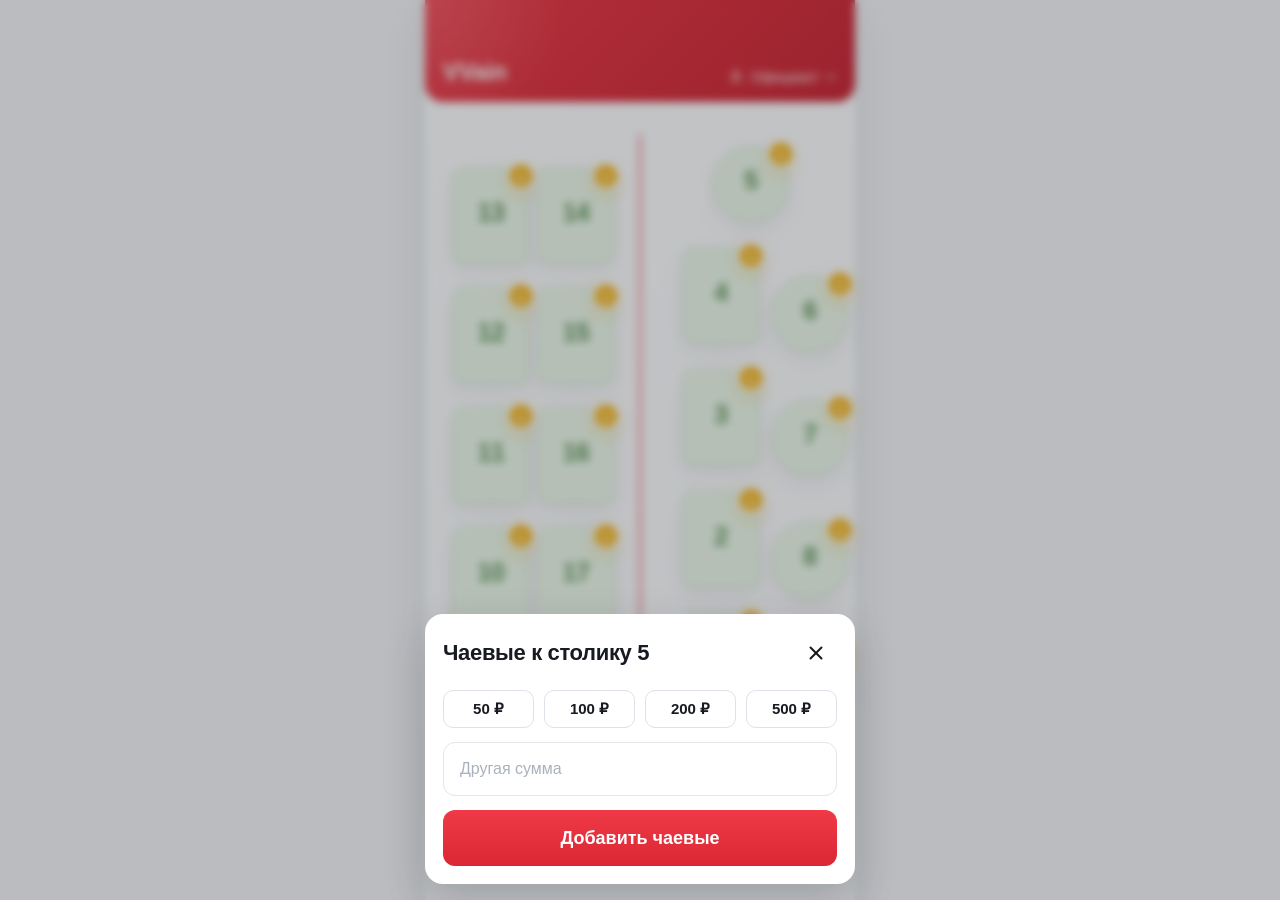
==== commit 1366177a: "Add files via upload" ====
--- a/index.html
+++ b/index.html
@@ -2,12 +2,9 @@
 <html lang="ru">
   <head>
     <meta charset="UTF-8" />
-    <meta
-      name="viewport"
-      content="width=device-width, initial-scale=1, minimum-scale=1, maximum-scale=1, user-scalable=no, viewport-fit=cover"
-    />
-    <meta name="theme-color" content="#cf2f3a" />
-    <meta name="description" content="VVain — приложение официанта со столиками, заказами и чаевыми." />
+    <meta name="viewport" content="width=device-width, initial-scale=1, minimum-scale=1, maximum-scale=1, user-scalable=no, viewport-fit=cover" />
+    <meta name="theme-color" content="#df303b" />
+    <meta name="description" content="VVain — приложение официанта для учёта заказов по столикам и чаевых." />
     <meta name="apple-mobile-web-app-capable" content="yes" />
     <meta name="apple-mobile-web-app-status-bar-style" content="black-translucent" />
     <meta name="apple-mobile-web-app-title" content="VVain" />
@@ -18,219 +15,115 @@
     <link rel="stylesheet" href="./styles.css" />
   </head>
   <body>
-    <div class="app-shell">
-      <section class="screen screen--tables" id="tables-screen" aria-label="Главный экран со столиками">
-        <header class="app-header">
-          <div class="header-row header-row--tables">
+    <div class="app" id="app">
+      <section class="screen" id="screen-home" aria-label="Главный экран">
+        <header class="topbar">
+          <div class="topbar__inner topbar__inner--home">
             <h1 class="brand">VVain</h1>
-            <div class="role" aria-label="Роль пользователя: официант">
-              <svg class="role__icon" viewBox="0 0 24 24" aria-hidden="true">
-                <path d="M12 12.3a3.7 3.7 0 1 0 0-7.4 3.7 3.7 0 0 0 0 7.4Z" />
-                <path d="M6.2 19.2v-1.1c0-2 1.6-3.6 3.6-3.6h4.4c2 0 3.6 1.6 3.6 3.6v1.1" />
-              </svg>
+            <div class="role-pill" aria-label="Роль пользователя: официант">
+              <svg viewBox="0 0 24 24" aria-hidden="true"><path d="M12 12.2a3.6 3.6 0 1 0 0-7.2 3.6 3.6 0 0 0 0 7.2Z"/><path d="M6.5 19v-1c0-2 1.6-3.6 3.6-3.6h3.8c2 0 3.6 1.6 3.6 3.6v1"/></svg>
               <span>Официант</span>
-              <svg class="role__chevron" viewBox="0 0 20 20" aria-hidden="true">
-                <path d="m5 7.5 5 5 5-5" />
-              </svg>
+              <svg class="chevron" viewBox="0 0 20 20" aria-hidden="true"><path d="m5 7.5 5 5 5-5"/></svg>
             </div>
           </div>
         </header>
 
-        <main class="tables-content">
-          <div class="floor-plan" aria-label="Схема столиков">
-            <div class="floor-divider" aria-hidden="true"></div>
+        <main class="content content--home">
+          <section class="plan" aria-label="Схема столиков">
+            <div class="plan__divider" aria-hidden="true"></div>
 
-            <button class="table table--square pos-13" type="button" data-table-id="13" aria-label="Стол 13">
-              <span class="table__number">13</span>
-              <span class="table__time"></span>
-              <span class="table__count" hidden>0</span>
-            </button>
-            <button class="table table--square pos-14" type="button" data-table-id="14" aria-label="Стол 14">
-              <span class="table__number">14</span>
-              <span class="table__time"></span>
-              <span class="table__count" hidden>0</span>
-            </button>
-            <button class="table table--square pos-12" type="button" data-table-id="12" aria-label="Стол 12">
-              <span class="table__number">12</span>
-              <span class="table__time"></span>
-              <span class="table__count" hidden>0</span>
-            </button>
-            <button class="table table--square pos-15" type="button" data-table-id="15" aria-label="Стол 15">
-              <span class="table__number">15</span>
-              <span class="table__time"></span>
-              <span class="table__count" hidden>0</span>
-            </button>
-            <button class="table table--square pos-11" type="button" data-table-id="11" aria-label="Стол 11">
-              <span class="table__number">11</span>
-              <span class="table__time"></span>
-              <span class="table__count" hidden>0</span>
-            </button>
-            <button class="table table--square pos-16" type="button" data-table-id="16" aria-label="Стол 16">
-              <span class="table__number">16</span>
-              <span class="table__time"></span>
-              <span class="table__count" hidden>0</span>
-            </button>
-            <button class="table table--square pos-10" type="button" data-table-id="10" aria-label="Стол 10">
-              <span class="table__number">10</span>
-              <span class="table__time"></span>
-              <span class="table__count" hidden>0</span>
-            </button>
-            <button class="table table--square pos-17" type="button" data-table-id="17" aria-label="Стол 17">
-              <span class="table__number">17</span>
-              <span class="table__time"></span>
-              <span class="table__count" hidden>0</span>
-            </button>
+            <!-- left column -->
+            <button class="table table--square t13" data-table="13" type="button"><span class="table__num">13</span><span class="table__time"></span><span class="table__badge" hidden>0</span></button>
+            <button class="table table--square t14" data-table="14" type="button"><span class="table__num">14</span><span class="table__time"></span><span class="table__badge" hidden>0</span></button>
+            <button class="table table--square t12" data-table="12" type="button"><span class="table__num">12</span><span class="table__time"></span><span class="table__badge" hidden>0</span></button>
+            <button class="table table--square t15" data-table="15" type="button"><span class="table__num">15</span><span class="table__time"></span><span class="table__badge" hidden>0</span></button>
+            <button class="table table--square t11" data-table="11" type="button"><span class="table__num">11</span><span class="table__time"></span><span class="table__badge" hidden>0</span></button>
+            <button class="table table--square t16" data-table="16" type="button"><span class="table__num">16</span><span class="table__time"></span><span class="table__badge" hidden>0</span></button>
+            <button class="table table--square t10" data-table="10" type="button"><span class="table__num">10</span><span class="table__time"></span><span class="table__badge" hidden>0</span></button>
+            <button class="table table--square t17" data-table="17" type="button"><span class="table__num">17</span><span class="table__time"></span><span class="table__badge" hidden>0</span></button>
 
-            <button class="table table--circle pos-5" type="button" data-table-id="5" aria-label="Стол 5">
-              <span class="table__number">5</span>
-              <span class="table__time"></span>
-              <span class="table__count" hidden>0</span>
-            </button>
-            <button class="table table--square pos-4" type="button" data-table-id="4" aria-label="Стол 4">
-              <span class="table__number">4</span>
-              <span class="table__time"></span>
-              <span class="table__count" hidden>0</span>
-            </button>
-            <button class="table table--circle pos-6" type="button" data-table-id="6" aria-label="Стол 6">
-              <span class="table__number">6</span>
-              <span class="table__time"></span>
-              <span class="table__count" hidden>0</span>
-            </button>
-            <button class="table table--square pos-3" type="button" data-table-id="3" aria-label="Стол 3">
-              <span class="table__number">3</span>
-              <span class="table__time"></span>
-              <span class="table__count" hidden>0</span>
-            </button>
-            <button class="table table--circle pos-7" type="button" data-table-id="7" aria-label="Стол 7">
-              <span class="table__number">7</span>
-              <span class="table__time"></span>
-              <span class="table__count" hidden>0</span>
-            </button>
-            <button class="table table--square pos-2" type="button" data-table-id="2" aria-label="Стол 2">
-              <span class="table__number">2</span>
-              <span class="table__time"></span>
-              <span class="table__count" hidden>0</span>
-            </button>
-            <button class="table table--circle pos-8" type="button" data-table-id="8" aria-label="Стол 8">
-              <span class="table__number">8</span>
-              <span class="table__time"></span>
-              <span class="table__count" hidden>0</span>
-            </button>
-            <button class="table table--square pos-1" type="button" data-table-id="1" aria-label="Стол 1">
-              <span class="table__number">1</span>
-              <span class="table__time"></span>
-              <span class="table__count" hidden>0</span>
-            </button>
-            <button class="table table--circle pos-9" type="button" data-table-id="9" aria-label="Стол 9">
-              <span class="table__number">9</span>
-              <span class="table__time"></span>
-              <span class="table__count" hidden>0</span>
-            </button>
-          </div>
+            <!-- right column -->
+            <button class="table table--circle t5" data-table="5" type="button"><span class="table__num">5</span><span class="table__time"></span><span class="table__badge" hidden>0</span></button>
+            <button class="table table--square t4" data-table="4" type="button"><span class="table__num">4</span><span class="table__time"></span><span class="table__badge" hidden>0</span></button>
+            <button class="table table--circle t6" data-table="6" type="button"><span class="table__num">6</span><span class="table__time"></span><span class="table__badge" hidden>0</span></button>
+            <button class="table table--square t3" data-table="3" type="button"><span class="table__num">3</span><span class="table__time"></span><span class="table__badge" hidden>0</span></button>
+            <button class="table table--circle t7" data-table="7" type="button"><span class="table__num">7</span><span class="table__time"></span><span class="table__badge" hidden>0</span></button>
+            <button class="table table--square t2" data-table="2" type="button"><span class="table__num">2</span><span class="table__time"></span><span class="table__badge" hidden>0</span></button>
+            <button class="table table--circle t8" data-table="8" type="button"><span class="table__num">8</span><span class="table__time"></span><span class="table__badge" hidden>0</span></button>
+            <button class="table table--square t1" data-table="1" type="button"><span class="table__num">1</span><span class="table__time"></span><span class="table__badge" hidden>0</span></button>
+            <button class="table table--circle t9" data-table="9" type="button"><span class="table__num">9</span><span class="table__time"></span><span class="table__badge" hidden>0</span></button>
+          </section>
 
-          <section class="tips-summary-card" aria-label="Итог чаевых за сегодня">
-            <div class="tips-summary-card__left">
-              <div class="tips-summary-card__icon" aria-hidden="true">
-                <svg viewBox="0 0 24 24">
-                  <path d="M12 3.8c-1.9 0-3.4 1.4-3.4 3.2 0 .8.3 1.5.8 2.1L6.5 12c-1 1.1-.9 2.8.3 3.7.5.4 1.1.6 1.8.6h7.1c1.5 0 2.7-1.2 2.7-2.7 0-.6-.2-1.2-.6-1.7l-2.6-2.8c.5-.6.8-1.3.8-2.1 0-1.8-1.5-3.2-3.4-3.2Z" />
-                  <path d="M5 18.2h6.4c1.5 0 2.8.8 3.5 2" />
-                  <path d="M17.2 17.1c1.9 0 3.4 1.5 3.4 3.4v.6h-6.8v-.6c0-1.9 1.5-3.4 3.4-3.4Z" />
-                  <path d="M17.2 18.8v3.5" />
-                  <path d="M15.4 20.6h3.6" />
-                </svg>
+          <section class="tips-summary">
+            <div class="tips-summary__left">
+              <div class="tips-summary__icon">
+                <svg viewBox="0 0 24 24" aria-hidden="true"><path d="M12 4.2c-2.1 0-3.8 1.5-3.8 3.4 0 .8.3 1.6.9 2.2l-2.6 2.8c-.9 1-.8 2.6.2 3.5.5.4 1.1.6 1.8.6h7c1.5 0 2.7-1.2 2.7-2.6 0-.6-.2-1.2-.6-1.6l-2.5-2.7c.5-.6.9-1.4.9-2.2 0-1.9-1.7-3.4-4-3.4Z"/><path d="M4.6 18.5h6.5c1.5 0 2.9.7 3.7 1.9"/><path d="M17.5 17.3c1.8 0 3.3 1.5 3.3 3.3v.4h-6.6v-.4c0-1.8 1.5-3.3 3.3-3.3Z"/><path d="M17.5 18.8v3.3"/><path d="M15.8 20.5h3.4"/></svg>
               </div>
-              <div class="tips-summary-card__text">
-                <div class="tips-summary-card__label">Чаевые за сегодня</div>
-                <div class="tips-summary-card__amount" id="tips-total-main">0 ₽</div>
+              <div>
+                <div class="tips-summary__label">Чаевые за сегодня</div>
+                <div class="tips-summary__value" id="tips-total-main">0 ₽</div>
               </div>
             </div>
-            <button class="clear-tips-button" id="clear-tips-button" type="button">Очистить</button>
+            <button class="tips-summary__clear" id="clear-all-tips" type="button">Очистить</button>
           </section>
         </main>
       </section>
 
-      <section class="screen screen--orders" id="orders-screen" aria-label="Экран столика" hidden>
-        <header class="app-header">
-          <div class="header-row header-row--orders">
-            <button class="icon-button icon-button--back" id="back-button" type="button" aria-label="Назад">
-              <svg viewBox="0 0 24 24" aria-hidden="true">
-                <path d="m15 5-7 7 7 7" />
-                <path d="M8.5 12H19" />
-              </svg>
+      <section class="screen" id="screen-table" hidden aria-label="Экран столика">
+        <header class="topbar">
+          <div class="topbar__inner topbar__inner--table">
+            <button class="icon-btn icon-btn--back" id="back-btn" type="button" aria-label="Назад">
+              <svg viewBox="0 0 24 24" aria-hidden="true"><path d="m14.8 5.5-6.6 6.5 6.6 6.5"/><path d="M9 12h10"/></svg>
             </button>
-            <h1 class="order-title" id="order-title">Стол 5</h1>
-            <time class="header-time" id="header-time">14:23</time>
+            <h2 class="table-title" id="table-title">Стол 5</h2>
+            <time class="table-clock" id="table-clock">00:00</time>
           </div>
         </header>
 
-        <main class="orders-content">
-          <form class="dish-form" id="dish-form" novalidate>
-            <label class="visually-hidden" for="dish-input">Введите блюдо</label>
-            <input
-              class="dish-input"
-              id="dish-input"
-              name="dish"
-              type="text"
-              maxlength="120"
-              placeholder="Введите блюдо..."
-              autocomplete="off"
-              autocapitalize="sentences"
-              enterkeyhint="done"
-              required
-            />
+        <main class="content content--table">
+          <form id="dish-form" class="dish-form" novalidate>
+            <label class="sr-only" for="dish-input">Введите блюдо</label>
+            <input id="dish-input" class="dish-input" type="text" maxlength="120" autocomplete="off" autocapitalize="sentences" enterkeyhint="done" placeholder="Введите блюдо..." required />
           </form>
 
-          <ul class="order-list" id="order-list" aria-live="polite"></ul>
+          <ul class="orders" id="orders"></ul>
 
-          <section class="tips-card" aria-label="Чаевые столику">
-            <div class="tips-card__top">
-              <div class="tips-card__icon" aria-hidden="true">
-                <svg viewBox="0 0 24 24">
-                  <path d="M8 7.2c0-1.9 1.8-3.4 4-3.4s4 1.5 4 3.4-1.8 3.4-4 3.4-4-1.5-4-3.4Z" />
-                  <path d="M6.3 11.6h11.4c1.4 0 2.5 1.1 2.5 2.5v2.1c0 1.4-1.1 2.5-2.5 2.5H6.3c-1.4 0-2.5-1.1-2.5-2.5v-2.1c0-1.4 1.1-2.5 2.5-2.5Z" />
-                  <path d="M12 5.7v2.8" />
-                  <path d="M9.7 15.2h4.6" />
-                </svg>
+          <section class="tips-card">
+            <div class="tips-card__head">
+              <div class="tips-card__icon">
+                <svg viewBox="0 0 24 24" aria-hidden="true"><path d="M8 7c0-1.8 1.8-3.2 4-3.2s4 1.4 4 3.2-1.8 3.2-4 3.2S8 8.8 8 7Z"/><path d="M6.2 11.2h11.6c1.3 0 2.4 1.1 2.4 2.4v2.1c0 1.3-1.1 2.4-2.4 2.4H6.2c-1.3 0-2.4-1.1-2.4-2.4v-2.1c0-1.3 1.1-2.4 2.4-2.4Z"/><path d="M12 5.6v2.7"/><path d="M9.7 14.7h4.6"/></svg>
               </div>
-              <div class="tips-card__title">Чаевые</div>
-              <div class="tips-card__sum" id="tips-total-table">0 ₽</div>
+              <div class="tips-card__name">Чаевые</div>
+              <div class="tips-card__amount" id="tips-total-table">0 ₽</div>
             </div>
-            <button class="tips-add-button" id="open-tip-sheet-button" type="button">
+            <button class="tips-card__button" id="open-tip-modal" type="button">
               <span>Чаевые столику</span>
-              <span class="tips-add-button__plus" aria-hidden="true">+</span>
+              <span class="tips-card__plus">+</span>
             </button>
           </section>
         </main>
       </section>
 
-      <div class="sheet-backdrop" id="tip-sheet-backdrop" hidden>
-        <section class="tip-sheet" id="tip-sheet" aria-label="Добавление чаевых" role="dialog" aria-modal="true">
-          <div class="tip-sheet__header">
-            <h2 class="tip-sheet__title" id="tip-sheet-title">Чаевые к столику 5</h2>
-            <button class="tip-sheet__close" id="close-tip-sheet-button" type="button" aria-label="Закрыть">
-              <svg viewBox="0 0 24 24" aria-hidden="true">
-                <path d="m6 6 12 12" />
-                <path d="M18 6 6 18" />
-              </svg>
+      <div class="sheet-backdrop" id="sheet-backdrop" hidden>
+        <section class="sheet" role="dialog" aria-modal="true" aria-labelledby="sheet-title">
+          <div class="sheet__header">
+            <h3 class="sheet__title" id="sheet-title">Чаевые к столику 5</h3>
+            <button class="sheet__close" id="close-tip-modal" type="button" aria-label="Закрыть окно чаевых">
+              <svg viewBox="0 0 24 24" aria-hidden="true"><path d="m6 6 12 12"/><path d="M18 6 6 18"/></svg>
             </button>
           </div>
-          <div class="tip-sheet__presets" id="tip-presets">
-            <button type="button" data-amount="50">50 ₽</button>
-            <button type="button" data-amount="100">100 ₽</button>
-            <button type="button" data-amount="200">200 ₽</button>
-            <button type="button" data-amount="500">500 ₽</button>
+
+          <div class="sheet__presets" id="tip-presets">
+            <button type="button" data-value="50">50 ₽</button>
+            <button type="button" data-value="100">100 ₽</button>
+            <button type="button" data-value="200">200 ₽</button>
+            <button type="button" data-value="500">500 ₽</button>
           </div>
-          <label class="visually-hidden" for="custom-tip-input">Другая сумма чаевых</label>
-          <input
-            class="tip-sheet__input"
-            id="custom-tip-input"
-            type="number"
-            min="1"
-            inputmode="numeric"
-            pattern="[0-9]*"
-            placeholder="Другая сумма"
-          />
-          <button class="tip-sheet__submit" id="submit-tip-button" type="button">Добавить чаевые</button>
+
+          <label class="sr-only" for="custom-tip">Другая сумма</label>
+          <input id="custom-tip" class="sheet__input" type="number" min="1" inputmode="numeric" placeholder="Другая сумма" />
+
+          <button class="sheet__submit" id="add-tip-btn" type="button">Добавить чаевые</button>
         </section>
       </div>
 
--- a/styles.css
+++ b/styles.css
@@ -1,658 +1,260 @@
 :root {
-  color-scheme: light;
+  --red: #ef3946;
+  --red-dark: #d82935;
+  --red-line: #f1a2a9;
+  --red-soft: #fff6f7;
+  --white: #ffffff;
+  --bg: #f4f4f6;
+  --text: #171a20;
+  --muted: #8e95a2;
+  --line: #eceef2;
+  --busy-bg: #fef8ec;
+  --busy-br: #efdca8;
+  --busy-tx: #ab5711;
+  --empty-bg: #eef9ea;
+  --empty-br: #cde5c5;
+  --empty-tx: #5d9154;
+  --badge: #f4ac00;
+  --shadow: 0 1px 2px rgba(27, 32, 40, 0.05), 0 10px 26px rgba(27, 32, 40, 0.06);
+  --safe-top: env(safe-area-inset-top, 0px);
+  --safe-bottom: env(safe-area-inset-bottom, 0px);
+}
+
+* { box-sizing: border-box; -webkit-tap-highlight-color: transparent; }
+html, body {
+  margin: 0;
+  min-height: 100%;
+  background: var(--bg);
+}
+body {
   font-family: -apple-system, BlinkMacSystemFont, "Segoe UI", Roboto, Helvetica, Arial, sans-serif;
-  --red: #ef3946;
-  --red-deep: #da2734;
-  --red-line: #f2a6ab;
-  --red-soft: #fff3f4;
-  --bg: #f4f4f5;
-  --white: #ffffff;
-  --text: #1f2024;
-  --muted: #9197a3;
-  --muted-2: #adb3be;
-  --card-line: #eef0f3;
-  --empty-bg: #edf8ea;
-  --empty-border: #cfe4ca;
-  --busy-bg: #fdf7ec;
-  --busy-border: #efd8a5;
-  --badge: #f5a900;
-  --shadow-soft: 0 1px 2px rgba(31, 38, 48, 0.04), 0 8px 26px rgba(31, 38, 48, 0.06);
-  --header-height: calc(88px + env(safe-area-inset-top, 0px));
-}
-
-* {
-  box-sizing: border-box;
-  -webkit-tap-highlight-color: transparent;
-}
-
-html,
-body {
-  min-height: 100%;
-  margin: 0;
-  background: var(--bg);
-}
-
-body {
   color: var(--text);
   touch-action: manipulation;
   overscroll-behavior-y: none;
-}
-
-button,
-input {
-  font: inherit;
-}
-
-button {
-  cursor: pointer;
-}
-
-body,
-input,
-button,
-textarea,
-select {
   -webkit-text-size-adjust: 100%;
 }
-
-.app-shell {
+button, input { font: inherit; }
+button { cursor: pointer; }
+svg { fill: none; stroke: currentColor; stroke-linecap: round; stroke-linejoin: round; }
+
+.app {
   width: min(100%, 430px);
   min-height: 100svh;
   margin: 0 auto;
   background: var(--white);
-  box-shadow: 0 16px 40px rgba(24, 29, 35, 0.08);
-}
-
-.screen {
-  min-height: 100svh;
-  background: var(--white);
-}
-
-.screen[hidden] {
-  display: none !important;
-}
-
-.app-header {
+  box-shadow: 0 12px 42px rgba(25, 32, 42, 0.08);
+}
+.screen { min-height: 100svh; background: linear-gradient(180deg, #fff 0%, #fbfbfc 100%); }
+.screen[hidden] { display: none !important; }
+
+.topbar {
   position: sticky;
   top: 0;
-  z-index: 20;
+  z-index: 15;
+  background:
+    radial-gradient(circle at 0% 0%, rgba(255, 129, 136, 0.36), transparent 32%),
+    linear-gradient(135deg, #ef3946 0%, #df2f3b 44%, #c92633 100%);
+  border-bottom-left-radius: 18px;
+  border-bottom-right-radius: 18px;
+  color: #fff;
+}
+.topbar__inner {
+  padding: calc(var(--safe-top) + 14px) 18px 16px;
+  min-height: 102px;
   display: flex;
   align-items: flex-end;
-  min-height: var(--header-height);
-  padding-top: env(safe-area-inset-top, 0px);
-  border-bottom-left-radius: 18px;
-  border-bottom-right-radius: 18px;
-  background:
-    radial-gradient(circle at 12% 0%, rgba(255, 130, 136, 0.35), transparent 34%),
-    radial-gradient(circle at 100% 100%, rgba(189, 29, 37, 0.22), transparent 38%),
-    linear-gradient(135deg, #dd2c39 0%, #e62f3a 45%, #c82331 100%);
-  color: var(--white);
-}
-
-.header-row {
-  display: flex;
-  align-items: center;
-  width: 100%;
-  min-height: 72px;
-  padding: 0 18px 16px;
-}
-
-.header-row--tables {
-  justify-content: space-between;
-}
-
-.brand,
-.order-title {
+}
+.topbar__inner--home { justify-content: space-between; }
+.topbar__inner--table {
+  display: grid;
+  grid-template-columns: 40px 1fr auto;
+  align-items: end;
+  gap: 12px;
+}
+.brand, .table-title {
   margin: 0;
-  color: var(--white);
-  font-size: 22px;
+  font-size: 24px;
   font-weight: 760;
   letter-spacing: -0.35px;
-}
-
-.role {
+  color: #fff;
+}
+.table-title { text-align: center; }
+.role-pill {
   display: inline-flex;
   align-items: center;
   gap: 6px;
-  color: rgba(255, 255, 255, 0.98);
-  font-size: 13px;
+  font-size: 14px;
   font-weight: 520;
-}
-
-.role__icon,
-.role__chevron,
-.icon-button svg,
-.tip-sheet__close svg,
-.tips-summary-card__icon svg,
-.tips-card__icon svg {
-  width: 18px;
-  height: 18px;
-  fill: none;
-  stroke: currentColor;
-  stroke-linecap: round;
-  stroke-linejoin: round;
-}
-
-.role__icon {
-  stroke-width: 1.7;
-}
-
-.role__chevron {
-  width: 12px;
-  height: 12px;
-  stroke-width: 1.9;
-}
-
-.tables-content,
-.orders-content {
-  padding: 14px 14px calc(28px + env(safe-area-inset-bottom, 0px));
-  background: linear-gradient(180deg, #ffffff 0%, #fafafb 100%);
-}
-
-.floor-plan {
+  color: rgba(255,255,255,.98);
+}
+.role-pill svg { width: 18px; height: 18px; stroke-width: 1.8; }
+.role-pill .chevron { width: 12px; height: 12px; stroke-width: 2; }
+.icon-btn {
+  width: 40px; height: 40px; padding: 0; border: 0; border-radius: 999px;
+  display: grid; place-items: center; background: transparent; color: #fff;
+}
+.icon-btn svg { width: 22px; height: 22px; stroke-width: 2.1; }
+.table-clock { align-self: center; font-size: 16px; font-weight: 560; color: #fff; }
+
+.content { padding: 14px 14px calc(28px + var(--safe-bottom)); }
+.plan {
   position: relative;
-  height: 578px;
-  margin: 0 auto 16px;
-}
-
-.floor-divider {
-  position: absolute;
-  top: 16px;
-  bottom: 30px;
-  left: calc(50% - 1px);
-  width: 2px;
-  border-radius: 999px;
-  background: rgba(240, 73, 82, 0.92);
-}
-
+  height: 580px;
+  margin-bottom: 18px;
+}
+.plan__divider {
+  position: absolute; left: 50%; top: 18px; bottom: 26px; width: 2px;
+  transform: translateX(-1px);
+  border-radius: 99px;
+  background: rgba(240, 77, 84, .92);
+}
 .table {
   position: absolute;
+  border: 1px solid var(--busy-br);
+  background: var(--busy-bg);
+  color: var(--busy-tx);
+  box-shadow: var(--shadow);
   display: flex;
   flex-direction: column;
   align-items: center;
   justify-content: center;
-  border: 1px solid transparent;
-  background: var(--busy-bg);
-  color: #ba5a0b;
-  box-shadow: var(--shadow-soft);
+  padding: 0;
   outline: none;
-  transition: transform 120ms ease, box-shadow 120ms ease, background-color 180ms ease, border-color 180ms ease;
-}
-
-.table:active {
-  transform: scale(0.975);
-}
-
-.table:focus-visible {
-  outline: 3px solid rgba(239, 57, 70, 0.2);
-  outline-offset: 3px;
-}
-
-.table--square {
-  width: 77px;
-  height: 95px;
-  border-radius: 9px;
-}
-
-.table--circle {
-  width: 77px;
-  height: 77px;
-  border-radius: 999px;
-}
-
-.table[data-state="empty"] {
-  border-color: var(--empty-border);
-  background: var(--empty-bg);
-  color: #5a8e52;
-}
-
-.table[data-state="busy"] {
-  border-color: var(--busy-border);
-  background: var(--busy-bg);
-  color: #b35a10;
-}
-
-.table__number {
-  font-size: 25px;
-  font-weight: 700;
-  letter-spacing: -0.45px;
-  line-height: 1;
-}
-
-.table__time {
-  margin-top: 7px;
-  font-size: 13px;
-  font-weight: 500;
-  color: #7a7f88;
-  line-height: 1;
-  visibility: hidden;
-}
-
-.table[data-state="busy"] .table__time {
-  visibility: visible;
-}
-
-.table__count {
-  position: absolute;
-  top: -7px;
-  right: -7px;
-  display: grid;
-  place-items: center;
-  width: 28px;
-  height: 28px;
-  border: 3px solid var(--white);
-  border-radius: 999px;
-  background: var(--badge);
-  color: var(--white);
-  font-size: 15px;
-  font-weight: 700;
-  box-shadow: 0 6px 14px rgba(245, 169, 0, 0.24);
-}
-
-.pos-13 { left: 16px; top: 52px; }
-.pos-14 { left: 100px; top: 52px; }
-.pos-12 { left: 16px; top: 172px; }
-.pos-15 { left: 100px; top: 172px; }
-.pos-11 { left: 16px; top: 292px; }
-.pos-16 { left: 100px; top: 292px; }
-.pos-10 { left: 16px; top: 412px; }
-.pos-17 { left: 100px; top: 412px; }
-
-.pos-5 { left: 271px; top: 32px; }
-.pos-4 { left: 242px; top: 130px; }
-.pos-6 { left: 330px; top: 162px; }
-.pos-3 { left: 242px; top: 254px; }
-.pos-7 { left: 330px; top: 284px; }
-.pos-2 { left: 242px; top: 378px; }
-.pos-8 { left: 330px; top: 410px; }
-.pos-1 { left: 242px; top: 500px; }
-.pos-9 { left: 330px; top: 532px; }
-
-.tips-summary-card {
-  display: flex;
-  align-items: center;
-  justify-content: space-between;
-  gap: 14px;
-  padding: 18px 18px 18px 16px;
-  border: 1px solid var(--card-line);
+  transition: transform .12s ease;
+}
+.table:active { transform: scale(.975); }
+.table:focus-visible { box-shadow: 0 0 0 4px rgba(239,57,70,.15), var(--shadow); }
+.table--square { width: 76px; height: 95px; border-radius: 9px; }
+.table--circle { width: 76px; height: 76px; border-radius: 50%; }
+.table[data-state="empty"] { background: var(--empty-bg); border-color: var(--empty-br); color: var(--empty-tx); }
+.table__num { font-size: 25px; line-height: 1; font-weight: 710; letter-spacing: -.35px; }
+.table__time { margin-top: 7px; font-size: 13px; line-height: 1; color: #737983; visibility: hidden; }
+.table[data-state="busy"] .table__time { visibility: visible; }
+.table__badge {
+  position: absolute; top: -7px; right: -7px;
+  width: 28px; height: 28px; border-radius: 50%;
+  display: grid; place-items: center;
+  border: 3px solid #fff; background: var(--badge); color: #fff;
+  font-size: 15px; font-weight: 760;
+  box-shadow: 0 5px 15px rgba(244,172,0,.26);
+}
+
+.t13 { left: 14px; top: 52px; }
+.t14 { left: 99px; top: 52px; }
+.t12 { left: 14px; top: 172px; }
+.t15 { left: 99px; top: 172px; }
+.t11 { left: 14px; top: 292px; }
+.t16 { left: 99px; top: 292px; }
+.t10 { left: 14px; top: 412px; }
+.t17 { left: 99px; top: 412px; }
+.t5  { left: 274px; top: 30px; }
+.t4  { left: 244px; top: 132px; }
+.t6  { left: 333px; top: 160px; }
+.t3  { left: 244px; top: 254px; }
+.t7  { left: 333px; top: 284px; }
+.t2  { left: 244px; top: 376px; }
+.t8  { left: 333px; top: 406px; }
+.t1  { left: 244px; top: 498px; }
+.t9  { left: 333px; top: 528px; }
+
+.tips-summary {
+  border: 1px solid var(--line);
   border-radius: 17px;
-  background: rgba(255, 255, 255, 0.96);
-  box-shadow: var(--shadow-soft);
-}
-
-.tips-summary-card__left {
-  display: flex;
-  align-items: center;
-  gap: 14px;
-  min-width: 0;
-}
-
-.tips-summary-card__icon,
-.tips-card__icon {
-  display: grid;
-  place-items: center;
-  flex: 0 0 auto;
-  width: 54px;
-  height: 54px;
-  border-radius: 999px;
-  background: #fff2f2;
-  color: var(--red);
-  border: 1px solid #ffd6d8;
-}
-
-.tips-summary-card__label {
-  color: #555b66;
-  font-size: 15px;
-  font-weight: 560;
-}
-
-.tips-summary-card__amount {
-  margin-top: 4px;
-  color: var(--red-deep);
-  font-size: 24px;
-  font-weight: 760;
-  letter-spacing: -0.35px;
-}
-
-.clear-tips-button {
-  flex: 0 0 auto;
-  min-width: 118px;
-  height: 56px;
-  padding: 0 20px;
-  border: 2px solid var(--red-line);
-  border-radius: 13px;
-  background: var(--white);
-  color: var(--red-deep);
-  font-size: 16px;
-  font-weight: 650;
-}
-
-.header-row--orders {
-  display: grid;
-  grid-template-columns: 44px 1fr auto;
-  align-items: center;
-  gap: 12px;
-}
-
-.icon-button {
-  display: grid;
-  place-items: center;
-  width: 38px;
-  height: 38px;
-  padding: 0;
-  border: 0;
-  border-radius: 999px;
-  color: var(--white);
-  background: transparent;
-}
-
-.icon-button svg {
-  width: 22px;
-  height: 22px;
-  stroke-width: 2.15;
-}
-
-.order-title {
-  text-align: center;
-  overflow: hidden;
-  white-space: nowrap;
-  text-overflow: ellipsis;
-}
-
-.header-time {
-  justify-self: end;
-  color: var(--white);
-  font-size: 16px;
-  font-weight: 560;
-}
-
-.dish-form {
-  margin-bottom: 16px;
-}
-
-.dish-input,
-.tip-sheet__input {
-  width: 100%;
-  height: 54px;
-  padding: 0 16px;
-  border: 1px solid #e5e7eb;
-  border-radius: 12px;
-  background: #ffffff;
-  color: var(--text);
-  font-size: 16px;
-  font-weight: 500;
-  outline: none;
-  box-shadow: inset 0 1px 0 rgba(255, 255, 255, 0.8);
-}
-
-.dish-input::placeholder,
-.tip-sheet__input::placeholder {
-  color: var(--muted-2);
-}
-
-.dish-input:focus,
-.tip-sheet__input:focus {
-  border-color: #f0c4c7;
-  box-shadow: 0 0 0 4px rgba(239, 57, 70, 0.08);
-}
-
-.order-list {
-  display: grid;
-  gap: 12px;
-  min-height: 120px;
-  margin: 0;
-  padding: 0;
-  list-style: none;
-}
-
-.order-item {
-  display: grid;
-  grid-template-columns: 1fr auto auto;
-  align-items: center;
-  gap: 12px;
-  min-height: 78px;
+  background: rgba(255,255,255,.98);
+  box-shadow: var(--shadow);
+  padding: 18px 16px;
+  display: flex; align-items: center; justify-content: space-between; gap: 12px;
+}
+.tips-summary__left { display: flex; align-items: center; gap: 14px; min-width: 0; }
+.tips-summary__icon, .tips-card__icon {
+  width: 52px; height: 52px; border-radius: 50%;
+  border: 1px solid #ffd7da; background: #fff1f2; color: var(--red);
+  display: grid; place-items: center; flex: 0 0 auto;
+}
+.tips-summary__icon svg, .tips-card__icon svg { width: 24px; height: 24px; stroke-width: 1.8; }
+.tips-summary__label { color: #555c67; font-size: 15px; font-weight: 560; }
+.tips-summary__value { margin-top: 4px; color: var(--red-dark); font-size: 23px; font-weight: 780; letter-spacing: -.25px; }
+.tips-summary__clear {
+  height: 56px; min-width: 118px; padding: 0 20px; border-radius: 13px; border: 2px solid var(--red-line);
+  background: #fff; color: var(--red-dark); font-size: 16px; font-weight: 700;
+}
+
+.content--table { display: flex; flex-direction: column; gap: 12px; }
+.dish-input, .sheet__input {
+  width: 100%; height: 54px; border-radius: 12px; border: 1px solid #e3e6eb; background: #fff;
+  padding: 0 16px; color: var(--text); font-size: 16px; font-weight: 500; outline: none;
+}
+.dish-input::placeholder, .sheet__input::placeholder { color: #aab1bc; }
+.dish-input:focus, .sheet__input:focus { border-color: #f0c2c7; box-shadow: 0 0 0 4px rgba(239,57,70,.08); }
+.orders {
+  list-style: none; margin: 0; padding: 0; display: grid; gap: 12px;
+}
+.order {
+  min-height: 78px; display: grid; grid-template-columns: 1fr auto auto; align-items: center; gap: 12px;
+  border: 1px solid var(--line); border-radius: 16px; background: rgba(255,255,255,.98); box-shadow: 0 1px 2px rgba(27,32,40,.03);
   padding: 0 14px 0 18px;
-  border: 1px solid var(--card-line);
-  border-radius: 16px;
-  background: rgba(255, 255, 255, 0.96);
-  box-shadow: 0 1px 2px rgba(31, 38, 48, 0.03);
-}
-
-.order-item__name {
-  min-width: 0;
-  overflow: hidden;
-  font-size: 16px;
-  font-weight: 650;
-  text-overflow: ellipsis;
-  white-space: nowrap;
-}
-
-.order-item__time {
-  color: var(--red);
-  font-size: 15px;
-  font-weight: 620;
-}
-
-.order-item__delete {
-  display: grid;
-  place-items: center;
-  width: 42px;
-  height: 42px;
-  padding: 0;
-  border: 1px solid #e6e9ee;
-  border-radius: 11px;
-  background: #fff;
-  color: var(--red);
-}
-
-.order-item__delete svg {
-  width: 18px;
-  height: 18px;
-  fill: none;
-  stroke: currentColor;
-  stroke-width: 2;
-  stroke-linecap: round;
-  stroke-linejoin: round;
-}
-
+}
+.order__name { overflow: hidden; text-overflow: ellipsis; white-space: nowrap; font-size: 16px; font-weight: 650; }
+.order__time { color: var(--red); font-size: 15px; font-weight: 640; }
+.order__del {
+  width: 42px; height: 42px; padding: 0; border-radius: 11px; border: 1px solid #e6e9ee; background: #fff; color: var(--red);
+  display: grid; place-items: center;
+}
+.order__del svg { width: 18px; height: 18px; stroke-width: 2; }
 .tips-card {
-  margin-top: 14px;
-  padding: 16px;
-  border: 1px solid var(--card-line);
-  border-radius: 18px;
-  background: rgba(255, 255, 255, 0.96);
-  box-shadow: var(--shadow-soft);
-}
-
-.tips-card__top {
-  display: grid;
-  grid-template-columns: 54px 1fr auto;
-  align-items: center;
-  gap: 14px;
-  margin-bottom: 16px;
-}
-
-.tips-card__title {
-  font-size: 16px;
-  font-weight: 700;
-}
-
-.tips-card__sum {
-  color: #101216;
-  font-size: 22px;
-  font-weight: 760;
-}
-
-.tips-add-button {
-  display: flex;
-  align-items: center;
-  justify-content: space-between;
-  gap: 12px;
-  width: 100%;
-  min-height: 56px;
-  padding: 0 16px 0 18px;
-  border: 1.6px solid #f2c4c8;
-  border-radius: 13px;
-  background: #fff9f9;
-  color: var(--red-deep);
-  font-size: 16px;
-  font-weight: 700;
-}
-
-.tips-add-button__plus {
-  display: grid;
-  place-items: center;
-  width: 32px;
-  height: 32px;
-  border: 2px solid #f18b93;
-  border-radius: 999px;
-  font-size: 24px;
-  line-height: 1;
+  margin-top: 2px; border: 1px solid var(--line); border-radius: 18px; background: rgba(255,255,255,.98);
+  box-shadow: var(--shadow); padding: 16px;
+}
+.tips-card__head {
+  display: grid; grid-template-columns: 52px 1fr auto; align-items: center; gap: 14px; margin-bottom: 16px;
+}
+.tips-card__name { font-size: 16px; font-weight: 700; }
+.tips-card__amount { font-size: 22px; font-weight: 780; color: #101216; }
+.tips-card__button {
+  width: 100%; min-height: 56px; border-radius: 13px; border: 1.6px solid #f0c3c7; background: #fffafa;
+  color: var(--red-dark); font-size: 16px; font-weight: 700; display: flex; align-items: center; justify-content: space-between; padding: 0 16px 0 18px;
+}
+.tips-card__plus {
+  width: 32px; height: 32px; border-radius: 50%; display: grid; place-items: center; border: 2px solid #ef8e97; font-size: 24px; line-height: 1;
 }
 
 .sheet-backdrop {
-  position: fixed;
-  inset: 0;
-  z-index: 50;
-  display: grid;
-  align-items: end;
-  padding: 18px 14px calc(18px + env(safe-area-inset-bottom, 0px));
-  background: rgba(20, 24, 31, 0.32);
-  backdrop-filter: blur(2px);
-}
-
-.tip-sheet {
-  width: min(100%, 430px);
-  margin: 0 auto;
+  position: fixed; inset: 0; z-index: 30; background: rgba(22,28,35,.26); display: grid; align-items: end;
+  padding: 16px 14px calc(16px + var(--safe-bottom)); backdrop-filter: blur(4px);
+}
+.sheet {
+  width: min(100%, 430px); margin: 0 auto; border-radius: 18px; background: #fff; box-shadow: 0 16px 42px rgba(24,29,35,.18);
   padding: 18px;
-  border-radius: 18px;
-  background: var(--white);
-  box-shadow: 0 16px 40px rgba(24, 29, 35, 0.16);
-}
-
-.tip-sheet__header {
-  display: flex;
-  align-items: center;
-  justify-content: space-between;
-  gap: 12px;
-  margin-bottom: 16px;
-}
-
-.tip-sheet__title {
-  margin: 0;
-  font-size: 22px;
-  font-weight: 760;
-  letter-spacing: -0.35px;
-}
-
-.tip-sheet__close {
-  display: grid;
-  place-items: center;
-  width: 38px;
-  height: 38px;
-  padding: 0;
-  border: 0;
-  background: transparent;
-  color: var(--text);
-}
-
-.tip-sheet__close svg {
-  stroke-width: 2.2;
-}
-
-.tip-sheet__presets {
-  display: grid;
-  grid-template-columns: repeat(4, 1fr);
-  gap: 10px;
-  margin-bottom: 14px;
-}
-
-.tip-sheet__presets button {
-  min-height: 38px;
-  padding: 0 10px;
-  border: 1px solid #dfe3e8;
-  border-radius: 10px;
-  background: #fff;
-  color: var(--text);
-  font-size: 15px;
-  font-weight: 620;
-}
-
-.tip-sheet__presets button.is-selected {
-  border-color: #ef8189;
-  background: #fff3f4;
-  color: var(--red-deep);
-}
-
-.tip-sheet__submit {
-  width: 100%;
-  min-height: 56px;
-  margin-top: 14px;
-  border: 0;
-  border-radius: 12px;
-  background: linear-gradient(180deg, #ef3946 0%, #db2734 100%);
-  color: var(--white);
-  font-size: 18px;
-  font-weight: 760;
-  letter-spacing: -0.2px;
-}
-
+}
+.sheet__header { display: flex; align-items: center; justify-content: space-between; gap: 12px; margin-bottom: 16px; }
+.sheet__title { margin: 0; font-size: 22px; font-weight: 760; letter-spacing: -.35px; }
+.sheet__close { width: 42px; height: 42px; border: 0; background: transparent; color: var(--text); display: grid; place-items: center; border-radius: 999px; }
+.sheet__close svg { width: 22px; height: 22px; stroke-width: 2.2; }
+.sheet__presets { display: grid; grid-template-columns: repeat(4, 1fr); gap: 10px; margin-bottom: 14px; }
+.sheet__presets button {
+  min-height: 38px; border-radius: 10px; border: 1px solid #dde2e8; background: #fff; color: var(--text); font-size: 15px; font-weight: 620;
+}
+.sheet__presets button.is-selected { border-color: #ef8189; background: #fff3f4; color: var(--red-dark); }
+.sheet__submit {
+  width: 100%; min-height: 56px; margin-top: 14px; border: 0; border-radius: 12px; background: linear-gradient(180deg, #ef3946 0%, #db2734 100%);
+  color: #fff; font-size: 18px; font-weight: 760;
+}
 .toast {
-  position: fixed;
-  left: 50%;
-  bottom: calc(26px + env(safe-area-inset-bottom, 0px));
-  z-index: 60;
-  transform: translate(-50%, 18px);
-  min-width: 180px;
-  max-width: calc(100% - 32px);
-  padding: 12px 16px;
-  border-radius: 999px;
-  background: rgba(27, 31, 38, 0.9);
-  color: var(--white);
-  font-size: 14px;
-  font-weight: 600;
-  text-align: center;
-  opacity: 0;
-  pointer-events: none;
-  transition: opacity 160ms ease, transform 160ms ease;
-}
-
-.toast.is-visible {
-  opacity: 1;
-  transform: translate(-50%, 0);
-}
-
-.visually-hidden {
-  position: absolute;
-  width: 1px;
-  height: 1px;
-  margin: -1px;
-  padding: 0;
-  overflow: hidden;
-  border: 0;
-  clip: rect(0 0 0 0);
-  white-space: nowrap;
+  position: fixed; left: 50%; bottom: calc(26px + var(--safe-bottom)); transform: translate(-50%, 18px); opacity: 0;
+  z-index: 40; pointer-events: none; transition: opacity .16s ease, transform .16s ease;
+  min-width: 180px; max-width: calc(100% - 32px); padding: 12px 16px; border-radius: 999px; background: rgba(25,30,37,.92); color: #fff; text-align: center; font-size: 14px; font-weight: 600;
+}
+.toast.is-visible { opacity: 1; transform: translate(-50%, 0); }
+.sr-only {
+  position: absolute; width: 1px; height: 1px; padding: 0; margin: -1px; overflow: hidden; clip: rect(0,0,0,0); border: 0; white-space: nowrap;
 }
 
 @media (max-width: 390px) {
-  .app-shell {
-    width: 100%;
-    box-shadow: none;
-  }
-
-  .floor-plan {
-    transform-origin: top center;
-    transform: scale(0.94);
-    height: 548px;
-    margin-bottom: -12px;
-  }
-
-  .clear-tips-button {
-    min-width: 102px;
-    padding-inline: 16px;
-  }
-
-  .tip-sheet__presets {
-    grid-template-columns: repeat(2, 1fr);
-  }
-}
+  .app { width: 100%; box-shadow: none; }
+  .content { padding-inline: 12px; }
+  .plan { transform: scale(.94); transform-origin: top center; height: 548px; margin-bottom: -6px; }
+  .tips-summary__clear { min-width: 104px; padding-inline: 16px; }
+  .sheet__presets { grid-template-columns: repeat(2, 1fr); }
+}
+
+.tips-summary__clear:disabled, .sheet__submit:disabled { opacity: .55; cursor: default; }
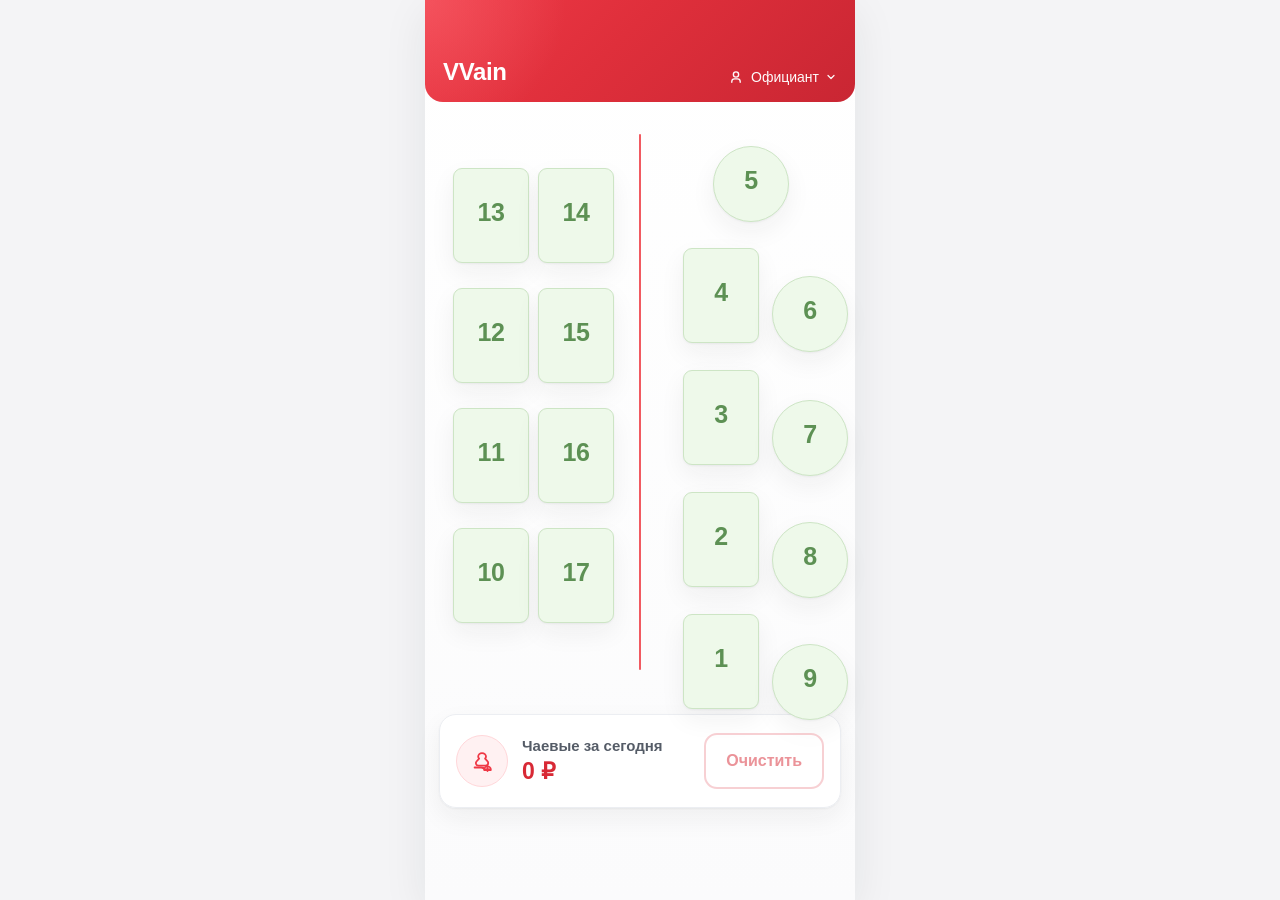
==== commit 1c95153f: "Add files via upload" ====
--- a/index.html
+++ b/index.html
@@ -3,8 +3,8 @@
   <head>
     <meta charset="UTF-8" />
     <meta name="viewport" content="width=device-width, initial-scale=1, minimum-scale=1, maximum-scale=1, user-scalable=no, viewport-fit=cover" />
-    <meta name="theme-color" content="#df303b" />
-    <meta name="description" content="VVain — приложение официанта для учёта заказов по столикам и чаевых." />
+    <meta name="theme-color" content="#de303b" />
+    <meta name="description" content="VVain — локальное приложение официанта со столиками, заказами и чаевыми." />
     <meta name="apple-mobile-web-app-capable" content="yes" />
     <meta name="apple-mobile-web-app-status-bar-style" content="black-translucent" />
     <meta name="apple-mobile-web-app-title" content="VVain" />
@@ -12,124 +12,103 @@
     <link rel="manifest" href="./manifest.webmanifest" />
     <link rel="apple-touch-icon" href="./icons/apple-touch-icon.png" />
     <link rel="icon" href="./icons/favicon-32.png" sizes="32x32" type="image/png" />
-    <link rel="stylesheet" href="./styles.css" />
+    <style>[hidden]{display:none!important}</style>
+    <link rel="stylesheet" href="./styles.v8.css" />
   </head>
   <body>
-    <div class="app" id="app">
-      <section class="screen" id="screen-home" aria-label="Главный экран">
+    <div class="app-shell" id="app-shell" data-build="v8">
+      <section class="screen" id="home-screen" aria-label="Схема столиков">
         <header class="topbar">
-          <div class="topbar__inner topbar__inner--home">
+          <div class="topbar__row topbar__row--home">
             <h1 class="brand">VVain</h1>
-            <div class="role-pill" aria-label="Роль пользователя: официант">
-              <svg viewBox="0 0 24 24" aria-hidden="true"><path d="M12 12.2a3.6 3.6 0 1 0 0-7.2 3.6 3.6 0 0 0 0 7.2Z"/><path d="M6.5 19v-1c0-2 1.6-3.6 3.6-3.6h3.8c2 0 3.6 1.6 3.6 3.6v1"/></svg>
+            <div class="role" aria-label="Роль пользователя: официант">
+              <svg class="role__person" viewBox="0 0 24 24" aria-hidden="true">
+                <path d="M12 12.1a3.5 3.5 0 1 0 0-7 3.5 3.5 0 0 0 0 7Z" />
+                <path d="M6.4 19v-.9c0-2 1.6-3.6 3.6-3.6h4c2 0 3.6 1.6 3.6 3.6v.9" />
+              </svg>
               <span>Официант</span>
-              <svg class="chevron" viewBox="0 0 20 20" aria-hidden="true"><path d="m5 7.5 5 5 5-5"/></svg>
+              <svg class="role__chevron" viewBox="0 0 20 20" aria-hidden="true"><path d="m5 7.5 5 5 5-5" /></svg>
             </div>
           </div>
         </header>
 
-        <main class="content content--home">
-          <section class="plan" aria-label="Схема столиков">
-            <div class="plan__divider" aria-hidden="true"></div>
+        <main class="home-content">
+          <section class="floor-plan" aria-label="Выберите столик">
+            <div class="floor-plan__divider" aria-hidden="true"></div>
 
-            <!-- left column -->
-            <button class="table table--square t13" data-table="13" type="button"><span class="table__num">13</span><span class="table__time"></span><span class="table__badge" hidden>0</span></button>
-            <button class="table table--square t14" data-table="14" type="button"><span class="table__num">14</span><span class="table__time"></span><span class="table__badge" hidden>0</span></button>
-            <button class="table table--square t12" data-table="12" type="button"><span class="table__num">12</span><span class="table__time"></span><span class="table__badge" hidden>0</span></button>
-            <button class="table table--square t15" data-table="15" type="button"><span class="table__num">15</span><span class="table__time"></span><span class="table__badge" hidden>0</span></button>
-            <button class="table table--square t11" data-table="11" type="button"><span class="table__num">11</span><span class="table__time"></span><span class="table__badge" hidden>0</span></button>
-            <button class="table table--square t16" data-table="16" type="button"><span class="table__num">16</span><span class="table__time"></span><span class="table__badge" hidden>0</span></button>
-            <button class="table table--square t10" data-table="10" type="button"><span class="table__num">10</span><span class="table__time"></span><span class="table__badge" hidden>0</span></button>
-            <button class="table table--square t17" data-table="17" type="button"><span class="table__num">17</span><span class="table__time"></span><span class="table__badge" hidden>0</span></button>
+            <button class="table table--square p13" type="button" data-table-id="13"><span class="table__number">13</span><span class="table__time"></span><span class="table__badge" hidden>0</span></button>
+            <button class="table table--square p14" type="button" data-table-id="14"><span class="table__number">14</span><span class="table__time"></span><span class="table__badge" hidden>0</span></button>
+            <button class="table table--square p12" type="button" data-table-id="12"><span class="table__number">12</span><span class="table__time"></span><span class="table__badge" hidden>0</span></button>
+            <button class="table table--square p15" type="button" data-table-id="15"><span class="table__number">15</span><span class="table__time"></span><span class="table__badge" hidden>0</span></button>
+            <button class="table table--square p11" type="button" data-table-id="11"><span class="table__number">11</span><span class="table__time"></span><span class="table__badge" hidden>0</span></button>
+            <button class="table table--square p16" type="button" data-table-id="16"><span class="table__number">16</span><span class="table__time"></span><span class="table__badge" hidden>0</span></button>
+            <button class="table table--square p10" type="button" data-table-id="10"><span class="table__number">10</span><span class="table__time"></span><span class="table__badge" hidden>0</span></button>
+            <button class="table table--square p17" type="button" data-table-id="17"><span class="table__number">17</span><span class="table__time"></span><span class="table__badge" hidden>0</span></button>
 
-            <!-- right column -->
-            <button class="table table--circle t5" data-table="5" type="button"><span class="table__num">5</span><span class="table__time"></span><span class="table__badge" hidden>0</span></button>
-            <button class="table table--square t4" data-table="4" type="button"><span class="table__num">4</span><span class="table__time"></span><span class="table__badge" hidden>0</span></button>
-            <button class="table table--circle t6" data-table="6" type="button"><span class="table__num">6</span><span class="table__time"></span><span class="table__badge" hidden>0</span></button>
-            <button class="table table--square t3" data-table="3" type="button"><span class="table__num">3</span><span class="table__time"></span><span class="table__badge" hidden>0</span></button>
-            <button class="table table--circle t7" data-table="7" type="button"><span class="table__num">7</span><span class="table__time"></span><span class="table__badge" hidden>0</span></button>
-            <button class="table table--square t2" data-table="2" type="button"><span class="table__num">2</span><span class="table__time"></span><span class="table__badge" hidden>0</span></button>
-            <button class="table table--circle t8" data-table="8" type="button"><span class="table__num">8</span><span class="table__time"></span><span class="table__badge" hidden>0</span></button>
-            <button class="table table--square t1" data-table="1" type="button"><span class="table__num">1</span><span class="table__time"></span><span class="table__badge" hidden>0</span></button>
-            <button class="table table--circle t9" data-table="9" type="button"><span class="table__num">9</span><span class="table__time"></span><span class="table__badge" hidden>0</span></button>
+            <button class="table table--circle p5" type="button" data-table-id="5"><span class="table__number">5</span><span class="table__time"></span><span class="table__badge" hidden>0</span></button>
+            <button class="table table--square p4" type="button" data-table-id="4"><span class="table__number">4</span><span class="table__time"></span><span class="table__badge" hidden>0</span></button>
+            <button class="table table--circle p6" type="button" data-table-id="6"><span class="table__number">6</span><span class="table__time"></span><span class="table__badge" hidden>0</span></button>
+            <button class="table table--square p3" type="button" data-table-id="3"><span class="table__number">3</span><span class="table__time"></span><span class="table__badge" hidden>0</span></button>
+            <button class="table table--circle p7" type="button" data-table-id="7"><span class="table__number">7</span><span class="table__time"></span><span class="table__badge" hidden>0</span></button>
+            <button class="table table--square p2" type="button" data-table-id="2"><span class="table__number">2</span><span class="table__time"></span><span class="table__badge" hidden>0</span></button>
+            <button class="table table--circle p8" type="button" data-table-id="8"><span class="table__number">8</span><span class="table__time"></span><span class="table__badge" hidden>0</span></button>
+            <button class="table table--square p1" type="button" data-table-id="1"><span class="table__number">1</span><span class="table__time"></span><span class="table__badge" hidden>0</span></button>
+            <button class="table table--circle p9" type="button" data-table-id="9"><span class="table__number">9</span><span class="table__time"></span><span class="table__badge" hidden>0</span></button>
           </section>
 
-          <section class="tips-summary">
+          <section class="tips-summary" aria-label="Итог чаевых за сегодня">
             <div class="tips-summary__left">
-              <div class="tips-summary__icon">
-                <svg viewBox="0 0 24 24" aria-hidden="true"><path d="M12 4.2c-2.1 0-3.8 1.5-3.8 3.4 0 .8.3 1.6.9 2.2l-2.6 2.8c-.9 1-.8 2.6.2 3.5.5.4 1.1.6 1.8.6h7c1.5 0 2.7-1.2 2.7-2.6 0-.6-.2-1.2-.6-1.6l-2.5-2.7c.5-.6.9-1.4.9-2.2 0-1.9-1.7-3.4-4-3.4Z"/><path d="M4.6 18.5h6.5c1.5 0 2.9.7 3.7 1.9"/><path d="M17.5 17.3c1.8 0 3.3 1.5 3.3 3.3v.4h-6.6v-.4c0-1.8 1.5-3.3 3.3-3.3Z"/><path d="M17.5 18.8v3.3"/><path d="M15.8 20.5h3.4"/></svg>
+              <div class="circle-icon" aria-hidden="true">
+                <svg viewBox="0 0 24 24"><path d="M12 4.1c-2.1 0-3.8 1.5-3.8 3.4 0 .8.3 1.6.9 2.2l-2.6 2.8c-.9 1-.8 2.6.2 3.5.5.4 1.1.6 1.8.6h7c1.5 0 2.7-1.2 2.7-2.6 0-.6-.2-1.2-.6-1.6l-2.5-2.7c.5-.6.9-1.4.9-2.2 0-1.9-1.7-3.4-4-3.4Z" /><path d="M4.6 18.5h6.5c1.5 0 2.9.7 3.7 1.9" /><path d="M17.5 17.3c1.8 0 3.3 1.5 3.3 3.3v.4h-6.6v-.4c0-1.8 1.5-3.3 3.3-3.3Z" /><path d="M17.5 18.8v3.3" /><path d="M15.8 20.5h3.4" /></svg>
               </div>
               <div>
                 <div class="tips-summary__label">Чаевые за сегодня</div>
-                <div class="tips-summary__value" id="tips-total-main">0 ₽</div>
+                <div class="tips-summary__amount" id="tips-total-home">0 ₽</div>
               </div>
             </div>
-            <button class="tips-summary__clear" id="clear-all-tips" type="button">Очистить</button>
+            <button class="outline-button" id="clear-tips-button" type="button">Очистить</button>
           </section>
         </main>
       </section>
 
-      <section class="screen" id="screen-table" hidden aria-label="Экран столика">
+      <section class="screen" id="table-screen" aria-label="Экран столика" hidden>
         <header class="topbar">
-          <div class="topbar__inner topbar__inner--table">
-            <button class="icon-btn icon-btn--back" id="back-btn" type="button" aria-label="Назад">
-              <svg viewBox="0 0 24 24" aria-hidden="true"><path d="m14.8 5.5-6.6 6.5 6.6 6.5"/><path d="M9 12h10"/></svg>
+          <div class="topbar__row topbar__row--table">
+            <button class="icon-button" id="back-button" type="button" aria-label="Назад">
+              <svg viewBox="0 0 24 24" aria-hidden="true"><path d="m14.8 5.5-6.6 6.5 6.6 6.5" /><path d="M9 12h10" /></svg>
             </button>
             <h2 class="table-title" id="table-title">Стол 5</h2>
             <time class="table-clock" id="table-clock">00:00</time>
           </div>
         </header>
 
-        <main class="content content--table">
-          <form id="dish-form" class="dish-form" novalidate>
-            <label class="sr-only" for="dish-input">Введите блюдо</label>
-            <input id="dish-input" class="dish-input" type="text" maxlength="120" autocomplete="off" autocapitalize="sentences" enterkeyhint="done" placeholder="Введите блюдо..." required />
+        <main class="table-content">
+          <form id="dish-form" novalidate>
+            <label class="visually-hidden" for="dish-input">Введите блюдо</label>
+            <input class="text-input" id="dish-input" type="text" maxlength="120" autocomplete="off" autocapitalize="sentences" enterkeyhint="done" placeholder="Введите блюдо..." required />
           </form>
 
-          <ul class="orders" id="orders"></ul>
+          <ul class="order-list" id="order-list" aria-live="polite"></ul>
 
-          <section class="tips-card">
-            <div class="tips-card__head">
-              <div class="tips-card__icon">
-                <svg viewBox="0 0 24 24" aria-hidden="true"><path d="M8 7c0-1.8 1.8-3.2 4-3.2s4 1.4 4 3.2-1.8 3.2-4 3.2S8 8.8 8 7Z"/><path d="M6.2 11.2h11.6c1.3 0 2.4 1.1 2.4 2.4v2.1c0 1.3-1.1 2.4-2.4 2.4H6.2c-1.3 0-2.4-1.1-2.4-2.4v-2.1c0-1.3 1.1-2.4 2.4-2.4Z"/><path d="M12 5.6v2.7"/><path d="M9.7 14.7h4.6"/></svg>
+          <section class="table-tips-card" aria-label="Чаевые столику">
+            <div class="table-tips-card__top">
+              <div class="circle-icon" aria-hidden="true">
+                <svg viewBox="0 0 24 24"><path d="M8 7c0-1.8 1.8-3.2 4-3.2s4 1.4 4 3.2-1.8 3.2-4 3.2S8 8.8 8 7Z" /><path d="M6.2 11.2h11.6c1.3 0 2.4 1.1 2.4 2.4v2.1c0 1.3-1.1 2.4-2.4 2.4H6.2c-1.3 0-2.4-1.1-2.4-2.4v-2.1c0-1.3 1.1-2.4 2.4-2.4Z" /><path d="M12 5.6v2.7" /><path d="M9.7 14.7h4.6" /></svg>
               </div>
-              <div class="tips-card__name">Чаевые</div>
-              <div class="tips-card__amount" id="tips-total-table">0 ₽</div>
+              <div class="table-tips-card__label">Чаевые</div>
+              <div class="table-tips-card__amount" id="tips-total-table">0 ₽</div>
             </div>
-            <button class="tips-card__button" id="open-tip-modal" type="button">
+            <button class="tips-open-button" id="open-tips-button" type="button">
               <span>Чаевые столику</span>
-              <span class="tips-card__plus">+</span>
+              <span class="tips-open-button__plus" aria-hidden="true">+</span>
             </button>
           </section>
         </main>
       </section>
 
-      <div class="sheet-backdrop" id="sheet-backdrop" hidden>
-        <section class="sheet" role="dialog" aria-modal="true" aria-labelledby="sheet-title">
-          <div class="sheet__header">
-            <h3 class="sheet__title" id="sheet-title">Чаевые к столику 5</h3>
-            <button class="sheet__close" id="close-tip-modal" type="button" aria-label="Закрыть окно чаевых">
-              <svg viewBox="0 0 24 24" aria-hidden="true"><path d="m6 6 12 12"/><path d="M18 6 6 18"/></svg>
-            </button>
-          </div>
-
-          <div class="sheet__presets" id="tip-presets">
-            <button type="button" data-value="50">50 ₽</button>
-            <button type="button" data-value="100">100 ₽</button>
-            <button type="button" data-value="200">200 ₽</button>
-            <button type="button" data-value="500">500 ₽</button>
-          </div>
-
-          <label class="sr-only" for="custom-tip">Другая сумма</label>
-          <input id="custom-tip" class="sheet__input" type="number" min="1" inputmode="numeric" placeholder="Другая сумма" />
-
-          <button class="sheet__submit" id="add-tip-btn" type="button">Добавить чаевые</button>
-        </section>
-      </div>
-
       <div class="toast" id="toast" role="status" aria-live="polite" aria-atomic="true"></div>
     </div>
 
-    <script src="./app.js" defer></script>
+    <script src="./app.v8.js" defer></script>
   </body>
 </html>
--- a/styles.v8.css
+++ b/styles.v8.css
@@ -0,0 +1,94 @@
+:root {
+  --red: #ef3946;
+  --red-deep: #d82935;
+  --red-line: #f1a2a9;
+  --red-pale: #fff7f7;
+  --white: #fff;
+  --page: #f4f4f6;
+  --text: #171a20;
+  --muted: #8e95a2;
+  --line: #eceef2;
+  --empty-bg: #eef9ea;
+  --empty-border: #cde5c5;
+  --empty-text: #5d9154;
+  --busy-bg: #fef8ec;
+  --busy-border: #efdca8;
+  --busy-text: #ab5711;
+  --badge: #f4ac00;
+  --shadow: 0 1px 2px rgba(27,32,40,.05), 0 10px 26px rgba(27,32,40,.06);
+  --safe-top: env(safe-area-inset-top, 0px);
+  --safe-bottom: env(safe-area-inset-bottom, 0px);
+}
+* { box-sizing: border-box; -webkit-tap-highlight-color: transparent; }
+html, body { min-height: 100%; margin: 0; background: var(--page); }
+body { color: var(--text); font-family: -apple-system, BlinkMacSystemFont, "Segoe UI", Roboto, Helvetica, Arial, sans-serif; touch-action: manipulation; overscroll-behavior-y: none; -webkit-text-size-adjust: 100%; }
+button, input { font: inherit; }
+button { cursor: pointer; }
+svg { fill: none; stroke: currentColor; stroke-linecap: round; stroke-linejoin: round; }
+.app-shell { width: min(100%, 430px); min-height: 100svh; margin: 0 auto; background: var(--white); box-shadow: 0 12px 42px rgba(25,32,42,.08); }
+.screen { min-height: 100svh; background: linear-gradient(180deg, #fff 0%, #fbfbfc 100%); }
+.topbar { position: sticky; top: 0; z-index: 10; color: #fff; border-bottom-left-radius: 18px; border-bottom-right-radius: 18px; background: radial-gradient(circle at 0% 0%, rgba(255,129,136,.35), transparent 32%), linear-gradient(135deg, #ef3946 0%, #df2f3b 44%, #c92633 100%); }
+.topbar__row { min-height: 102px; padding: calc(var(--safe-top) + 14px) 18px 16px; display: flex; align-items: flex-end; }
+.topbar__row--home { justify-content: space-between; }
+.topbar__row--table { display: grid; grid-template-columns: 40px 1fr auto; gap: 12px; align-items: end; }
+.brand, .table-title { margin: 0; color: #fff; font-size: 24px; font-weight: 760; letter-spacing: -.35px; }
+.table-title { text-align: center; }
+.role { display: inline-flex; align-items: center; gap: 6px; color: rgba(255,255,255,.98); font-size: 14px; font-weight: 520; }
+.role svg { width: 18px; height: 18px; stroke-width: 1.8; }
+.role .role__chevron { width: 12px; height: 12px; stroke-width: 2; }
+.icon-button { width: 40px; height: 40px; padding: 0; border: 0; border-radius: 999px; display: grid; place-items: center; background: transparent; color: #fff; }
+.icon-button svg { width: 22px; height: 22px; stroke-width: 2.1; }
+.table-clock { align-self: center; color: #fff; font-size: 16px; font-weight: 560; }
+.home-content, .table-content { padding: 14px 14px calc(28px + var(--safe-bottom)); }
+.floor-plan { position: relative; height: 580px; margin-bottom: 18px; }
+.floor-plan__divider { position: absolute; left: 50%; top: 18px; bottom: 26px; width: 2px; transform: translateX(-1px); border-radius: 99px; background: rgba(240,77,84,.92); }
+.table { position: absolute; display: flex; flex-direction: column; align-items: center; justify-content: center; padding: 0; border: 1px solid var(--empty-border); background: var(--empty-bg); color: var(--empty-text); box-shadow: var(--shadow); outline: none; transition: transform .12s ease; }
+.table:active { transform: scale(.975); }
+.table:focus-visible { box-shadow: 0 0 0 4px rgba(239,57,70,.15), var(--shadow); }
+.table--square { width: 76px; height: 95px; border-radius: 9px; }
+.table--circle { width: 76px; height: 76px; border-radius: 50%; }
+.table[data-state="busy"] { border-color: var(--busy-border); background: var(--busy-bg); color: var(--busy-text); }
+.table__number { font-size: 25px; line-height: 1; font-weight: 710; letter-spacing: -.35px; }
+.table__time { margin-top: 7px; font-size: 13px; line-height: 1; color: #737983; visibility: hidden; }
+.table[data-state="busy"] .table__time { visibility: visible; }
+.table__badge { position: absolute; top: -7px; right: -7px; width: 28px; height: 28px; display: grid; place-items: center; border: 3px solid #fff; border-radius: 50%; background: var(--badge); color: #fff; font-size: 15px; font-weight: 760; box-shadow: 0 5px 15px rgba(244,172,0,.26); }
+.p13 { left: 14px; top: 52px; } .p14 { left: 99px; top: 52px; } .p12 { left: 14px; top: 172px; } .p15 { left: 99px; top: 172px; } .p11 { left: 14px; top: 292px; } .p16 { left: 99px; top: 292px; } .p10 { left: 14px; top: 412px; } .p17 { left: 99px; top: 412px; }
+.p5 { left: 274px; top: 30px; } .p4 { left: 244px; top: 132px; } .p6 { left: 333px; top: 160px; } .p3 { left: 244px; top: 254px; } .p7 { left: 333px; top: 284px; } .p2 { left: 244px; top: 376px; } .p8 { left: 333px; top: 406px; } .p1 { left: 244px; top: 498px; } .p9 { left: 333px; top: 528px; }
+.tips-summary { display: flex; align-items: center; justify-content: space-between; gap: 12px; padding: 18px 16px; border: 1px solid var(--line); border-radius: 17px; background: rgba(255,255,255,.98); box-shadow: var(--shadow); }
+.tips-summary__left { display: flex; align-items: center; gap: 14px; min-width: 0; }
+.circle-icon { width: 52px; height: 52px; display: grid; place-items: center; flex: 0 0 auto; border: 1px solid #ffd7da; border-radius: 50%; background: #fff1f2; color: var(--red); }
+.circle-icon svg { width: 24px; height: 24px; stroke-width: 1.8; }
+.tips-summary__label { color: #555c67; font-size: 15px; font-weight: 560; }
+.tips-summary__amount { margin-top: 4px; color: var(--red-deep); font-size: 23px; font-weight: 780; letter-spacing: -.25px; }
+.outline-button { min-width: 118px; height: 56px; padding: 0 20px; border: 2px solid var(--red-line); border-radius: 13px; background: #fff; color: var(--red-deep); font-size: 16px; font-weight: 700; }
+.outline-button:disabled { opacity: .5; cursor: default; }
+.table-content { display: flex; flex-direction: column; gap: 12px; }
+.text-input, .tips-modal__input { width: 100%; height: 54px; padding: 0 16px; border: 1px solid #e3e6eb; border-radius: 12px; background: #fff; color: var(--text); font-size: 16px; font-weight: 500; outline: none; }
+.text-input::placeholder, .tips-modal__input::placeholder { color: #aab1bc; }
+.text-input:focus, .tips-modal__input:focus { border-color: #f0c2c7; box-shadow: 0 0 0 4px rgba(239,57,70,.08); }
+.order-list { display: grid; gap: 12px; margin: 0; padding: 0; list-style: none; }
+.order-row { min-height: 78px; display: grid; grid-template-columns: 1fr auto auto; align-items: center; gap: 12px; padding: 0 14px 0 18px; border: 1px solid var(--line); border-radius: 16px; background: rgba(255,255,255,.98); box-shadow: 0 1px 2px rgba(27,32,40,.03); }
+.order-row__name { overflow: hidden; text-overflow: ellipsis; white-space: nowrap; font-size: 16px; font-weight: 650; }
+.order-row__time { color: var(--red); font-size: 15px; font-weight: 640; }
+.order-row__delete { width: 42px; height: 42px; display: grid; place-items: center; padding: 0; border: 1px solid #e6e9ee; border-radius: 11px; background: #fff; color: var(--red); }
+.order-row__delete svg { width: 18px; height: 18px; stroke-width: 2; }
+.table-tips-card { margin-top: 2px; padding: 16px; border: 1px solid var(--line); border-radius: 18px; background: rgba(255,255,255,.98); box-shadow: var(--shadow); }
+.table-tips-card__top { display: grid; grid-template-columns: 52px 1fr auto; align-items: center; gap: 14px; margin-bottom: 16px; }
+.table-tips-card__label { font-size: 16px; font-weight: 700; }
+.table-tips-card__amount { color: #101216; font-size: 22px; font-weight: 780; }
+.tips-open-button { width: 100%; min-height: 56px; display: flex; align-items: center; justify-content: space-between; padding: 0 16px 0 18px; border: 1.6px solid #f0c3c7; border-radius: 13px; background: #fffafa; color: var(--red-deep); font-size: 16px; font-weight: 700; }
+.tips-open-button__plus { width: 32px; height: 32px; display: grid; place-items: center; border: 2px solid #ef8e97; border-radius: 50%; font-size: 24px; line-height: 1; }
+.tips-modal-backdrop { position: fixed; inset: 0; z-index: 30; display: grid; align-items: end; padding: 16px 14px calc(16px + var(--safe-bottom)); background: rgba(22,28,35,.28); backdrop-filter: blur(4px); }
+.tips-modal { width: min(100%, 430px); margin: 0 auto; padding: 18px; border-radius: 18px; background: #fff; box-shadow: 0 16px 42px rgba(24,29,35,.18); }
+.tips-modal__header { display: flex; align-items: center; justify-content: space-between; gap: 12px; margin-bottom: 16px; }
+.tips-modal__title { margin: 0; font-size: 22px; font-weight: 760; letter-spacing: -.35px; }
+.tips-modal__close { width: 42px; height: 42px; display: grid; place-items: center; padding: 0; border: 0; border-radius: 50%; background: transparent; color: var(--text); }
+.tips-modal__close svg { width: 22px; height: 22px; stroke-width: 2.2; }
+.tips-modal__presets { display: grid; grid-template-columns: repeat(4,1fr); gap: 10px; margin-bottom: 14px; }
+.tips-modal__preset { min-height: 38px; border: 1px solid #dde2e8; border-radius: 10px; background: #fff; color: var(--text); font-size: 15px; font-weight: 620; }
+.tips-modal__preset.is-selected { border-color: #ef8189; background: #fff3f4; color: var(--red-deep); }
+.tips-modal__submit { width: 100%; min-height: 56px; margin-top: 14px; border: 0; border-radius: 12px; background: linear-gradient(180deg,#ef3946 0%,#db2734 100%); color: #fff; font-size: 18px; font-weight: 760; }
+.toast { position: fixed; left: 50%; bottom: calc(26px + var(--safe-bottom)); z-index: 40; min-width: 180px; max-width: calc(100% - 32px); padding: 12px 16px; transform: translate(-50%,18px); border-radius: 999px; background: rgba(25,30,37,.92); color: #fff; font-size: 14px; font-weight: 600; text-align: center; opacity: 0; pointer-events: none; transition: opacity .16s ease, transform .16s ease; }
+.toast.is-visible { transform: translate(-50%,0); opacity: 1; }
+.visually-hidden { position: absolute; width: 1px; height: 1px; padding: 0; margin: -1px; overflow: hidden; clip: rect(0,0,0,0); border: 0; white-space: nowrap; }
+@media (max-width: 390px) { .app-shell { width: 100%; box-shadow: none; } .home-content, .table-content { padding-inline: 12px; } .floor-plan { height: 548px; margin-bottom: -6px; transform: scale(.94); transform-origin: top center; } .outline-button { min-width: 104px; padding-inline: 16px; } .tips-modal__presets { grid-template-columns: repeat(2,1fr); } }
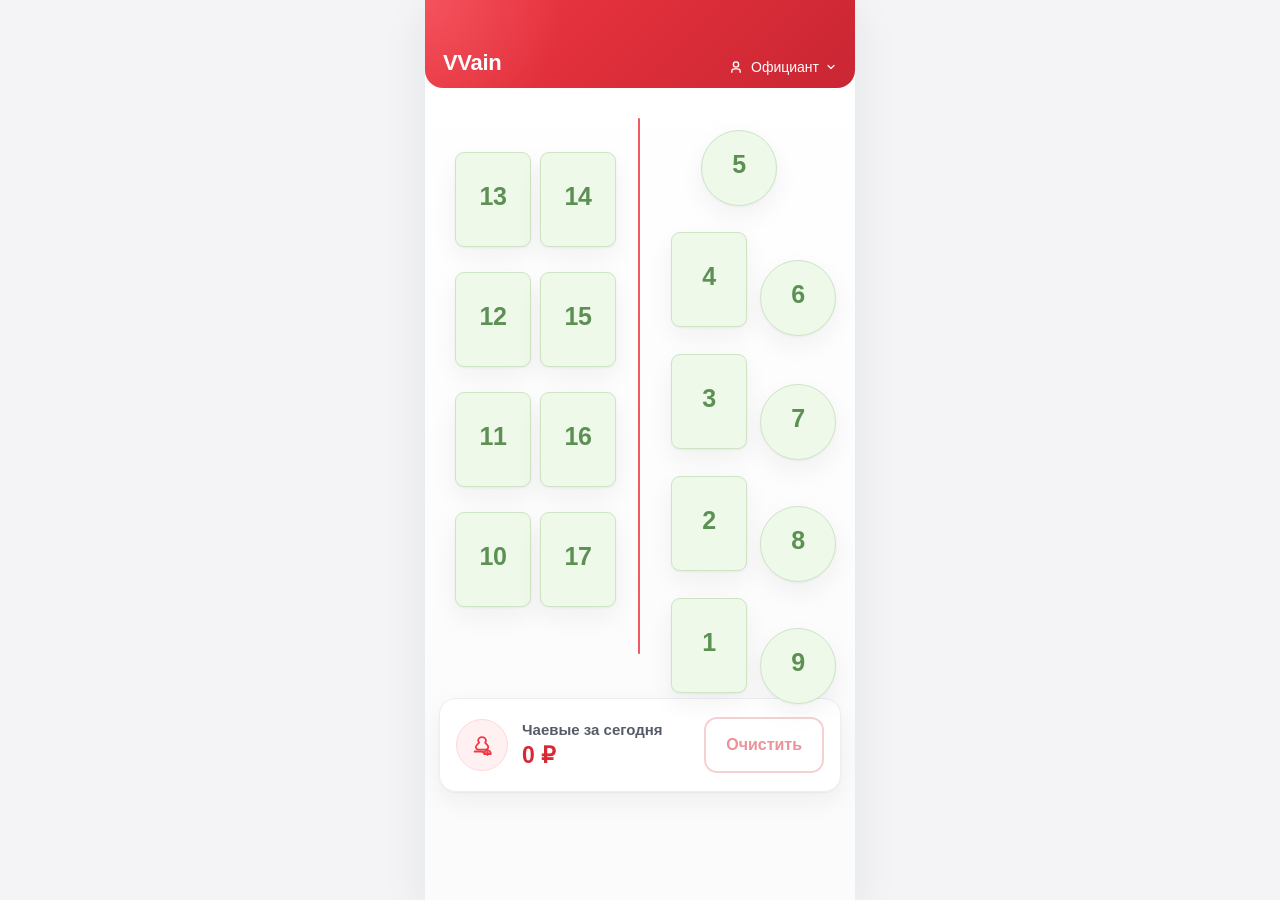
==== commit 6428141c: "Add files via upload" ====
--- a/index.html
+++ b/index.html
@@ -13,10 +13,10 @@
     <link rel="apple-touch-icon" href="./icons/apple-touch-icon.png" />
     <link rel="icon" href="./icons/favicon-32.png" sizes="32x32" type="image/png" />
     <style>[hidden]{display:none!important}</style>
-    <link rel="stylesheet" href="./styles.v8.css" />
+    <link rel="stylesheet" href="./styles.v9.css" />
   </head>
   <body>
-    <div class="app-shell" id="app-shell" data-build="v8">
+    <div class="app-shell" id="app-shell" data-build="v9">
       <section class="screen" id="home-screen" aria-label="Схема столиков">
         <header class="topbar">
           <div class="topbar__row topbar__row--home">
@@ -79,6 +79,9 @@
             </button>
             <h2 class="table-title" id="table-title">Стол 5</h2>
             <time class="table-clock" id="table-clock">00:00</time>
+            <button class="icon-button icon-button--outline" id="clear-table-button" type="button" aria-label="Очистить столик">
+              <svg viewBox="0 0 24 24" aria-hidden="true"><path d="M5 7h14" /><path d="M10 11v6" /><path d="M14 11v6" /><path d="M7 7 8 20h8l1-13" /><path d="M9 7V5h6v2" /></svg>
+            </button>
           </div>
         </header>
 
@@ -109,6 +112,6 @@
       <div class="toast" id="toast" role="status" aria-live="polite" aria-atomic="true"></div>
     </div>
 
-    <script src="./app.v8.js" defer></script>
+    <script src="./app.v9.js" defer></script>
   </body>
 </html>
--- a/styles.v9.css
+++ b/styles.v9.css
@@ -0,0 +1,94 @@
+:root {
+  --red: #ef3946;
+  --red-deep: #d82935;
+  --red-line: #f1a2a9;
+  --red-pale: #fff7f7;
+  --white: #fff;
+  --page: #f4f4f6;
+  --text: #171a20;
+  --muted: #8e95a2;
+  --line: #eceef2;
+  --empty-bg: #eef9ea;
+  --empty-border: #cde5c5;
+  --empty-text: #5d9154;
+  --busy-bg: #fef8ec;
+  --busy-border: #efdca8;
+  --busy-text: #ab5711;
+  --badge: #f4ac00;
+  --shadow: 0 1px 2px rgba(27,32,40,.05), 0 10px 26px rgba(27,32,40,.06);
+  --safe-top: env(safe-area-inset-top, 0px);
+  --safe-bottom: env(safe-area-inset-bottom, 0px);
+}
+* { box-sizing: border-box; -webkit-tap-highlight-color: transparent; }
+html, body { min-height: 100%; margin: 0; background: var(--page); }
+body { color: var(--text); font-family: -apple-system, BlinkMacSystemFont, "Segoe UI", Roboto, Helvetica, Arial, sans-serif; touch-action: manipulation; overscroll-behavior-y: none; -webkit-text-size-adjust: 100%; }
+button, input { font: inherit; }
+button { cursor: pointer; }
+svg { fill: none; stroke: currentColor; stroke-linecap: round; stroke-linejoin: round; }
+.app-shell { width: min(100%, 430px); min-height: 100svh; margin: 0 auto; background: var(--white); box-shadow: 0 12px 42px rgba(25,32,42,.08); overflow-x: hidden; }
+.screen { min-height: 100svh; background: linear-gradient(180deg, #fff 0%, #fbfbfc 100%); }
+.topbar { position: sticky; top: 0; z-index: 10; color: #fff; border-bottom-left-radius: 18px; border-bottom-right-radius: 18px; background: radial-gradient(circle at 0% 0%, rgba(255,129,136,.35), transparent 32%), linear-gradient(135deg, #ef3946 0%, #df2f3b 44%, #c92633 100%); }
+.topbar__row { min-height: 88px; padding: calc(var(--safe-top) + 10px) 18px 12px; display: flex; align-items: flex-end; }
+.topbar__row--home { justify-content: space-between; }
+.topbar__row--table { display: grid; grid-template-columns: 40px 1fr auto 40px; gap: 10px; align-items: center; }
+.brand, .table-title { margin: 0; color: #fff; font-size: 22px; font-weight: 760; letter-spacing: -.3px; }
+.table-title { text-align: center; line-height: 1; }
+.role { display: inline-flex; align-items: center; gap: 6px; color: rgba(255,255,255,.98); font-size: 14px; font-weight: 520; }
+.role svg { width: 18px; height: 18px; stroke-width: 1.8; }
+.role .role__chevron { width: 12px; height: 12px; stroke-width: 2; }
+.icon-button { width: 40px; height: 40px; padding: 0; border: 0; border-radius: 999px; display: grid; place-items: center; background: transparent; color: #fff; }
+.icon-button svg { width: 22px; height: 22px; stroke-width: 2.1; }
+.table-clock { align-self: center; justify-self: end; color: #fff; font-size: 15px; font-weight: 600; }
+.home-content, .table-content { padding: 12px 14px calc(24px + var(--safe-bottom)); }
+.floor-plan { position: relative; width: 398px; max-width: 100%; height: 580px; margin: 0 auto 18px; }
+.floor-plan__divider { position: absolute; left: 198px; top: 18px; bottom: 26px; width: 2px; transform: translateX(-1px); border-radius: 99px; background: rgba(240,77,84,.92); }
+.table { position: absolute; display: flex; flex-direction: column; align-items: center; justify-content: center; padding: 0; border: 1px solid var(--empty-border); background: var(--empty-bg); color: var(--empty-text); box-shadow: var(--shadow); outline: none; transition: transform .12s ease; }
+.table:active { transform: scale(.975); }
+.table:focus-visible { box-shadow: 0 0 0 4px rgba(239,57,70,.15), var(--shadow); }
+.table--square { width: 76px; height: 95px; border-radius: 9px; }
+.table--circle { width: 76px; height: 76px; border-radius: 50%; }
+.table[data-state="busy"] { border-color: var(--busy-border); background: var(--busy-bg); color: var(--busy-text); }
+.table__number { font-size: 25px; line-height: 1; font-weight: 710; letter-spacing: -.35px; }
+.table__time { margin-top: 7px; font-size: 13px; line-height: 1; color: #737983; visibility: hidden; }
+.table[data-state="busy"] .table__time { visibility: visible; }
+.table__badge { position: absolute; top: -7px; right: -7px; width: 28px; height: 28px; display: grid; place-items: center; border: 3px solid #fff; border-radius: 50%; background: var(--badge); color: #fff; font-size: 15px; font-weight: 760; box-shadow: 0 5px 15px rgba(244,172,0,.26); }
+.p13 { left: 14px; top: 52px; } .p14 { left: 99px; top: 52px; } .p12 { left: 14px; top: 172px; } .p15 { left: 99px; top: 172px; } .p11 { left: 14px; top: 292px; } .p16 { left: 99px; top: 292px; } .p10 { left: 14px; top: 412px; } .p17 { left: 99px; top: 412px; }
+.p5 { left: 260px; top: 30px; } .p4 { left: 230px; top: 132px; } .p6 { left: 319px; top: 160px; } .p3 { left: 230px; top: 254px; } .p7 { left: 319px; top: 284px; } .p2 { left: 230px; top: 376px; } .p8 { left: 319px; top: 406px; } .p1 { left: 230px; top: 498px; } .p9 { left: 319px; top: 528px; }
+.tips-summary { display: flex; align-items: center; justify-content: space-between; gap: 12px; padding: 18px 16px; border: 1px solid var(--line); border-radius: 17px; background: rgba(255,255,255,.98); box-shadow: var(--shadow); }
+.tips-summary__left { display: flex; align-items: center; gap: 14px; min-width: 0; }
+.circle-icon { width: 52px; height: 52px; display: grid; place-items: center; flex: 0 0 auto; border: 1px solid #ffd7da; border-radius: 50%; background: #fff1f2; color: var(--red); }
+.circle-icon svg { width: 24px; height: 24px; stroke-width: 1.8; }
+.tips-summary__label { color: #555c67; font-size: 15px; font-weight: 560; }
+.tips-summary__amount { margin-top: 4px; color: var(--red-deep); font-size: 23px; font-weight: 780; letter-spacing: -.25px; }
+.outline-button { min-width: 118px; height: 56px; padding: 0 20px; border: 2px solid var(--red-line); border-radius: 13px; background: #fff; color: var(--red-deep); font-size: 16px; font-weight: 700; }
+.outline-button:disabled { opacity: .5; cursor: default; }
+.table-content { display: flex; flex-direction: column; gap: 12px; }
+.text-input, .tips-modal__input { width: 100%; height: 50px; padding: 0 16px; border: 1px solid #e3e6eb; border-radius: 12px; background: #fff; color: var(--text); font-size: 16px; font-weight: 500; outline: none; }
+.text-input::placeholder, .tips-modal__input::placeholder { color: #aab1bc; }
+.text-input:focus, .tips-modal__input:focus { border-color: #f0c2c7; box-shadow: 0 0 0 4px rgba(239,57,70,.08); }
+.order-list { display: grid; gap: 12px; margin: 0; padding: 0; list-style: none; }
+.order-row { min-height: 74px; display: grid; grid-template-columns: 1fr auto auto; align-items: center; gap: 12px; padding: 0 14px 0 18px; border: 1px solid var(--line); border-radius: 16px; background: rgba(255,255,255,.98); box-shadow: 0 1px 2px rgba(27,32,40,.03); }
+.order-row__name { overflow: hidden; text-overflow: ellipsis; white-space: nowrap; font-size: 16px; font-weight: 650; }
+.order-row__time { color: var(--red); font-size: 15px; font-weight: 640; }
+.order-row__delete { width: 42px; height: 42px; display: grid; place-items: center; padding: 0; border: 1px solid #e6e9ee; border-radius: 11px; background: #fff; color: var(--red); }
+.order-row__delete svg { width: 18px; height: 18px; stroke-width: 2; }
+.table-tips-card { margin-top: 4px; padding: 16px; border: 1px solid var(--line); border-radius: 18px; background: rgba(255,255,255,.98); box-shadow: var(--shadow); }
+.table-tips-card__top { display: grid; grid-template-columns: 52px 1fr auto; align-items: center; gap: 14px; margin-bottom: 16px; }
+.table-tips-card__label { font-size: 16px; font-weight: 700; }
+.table-tips-card__amount { color: #101216; font-size: 22px; font-weight: 780; }
+.tips-open-button { width: 100%; min-height: 56px; display: flex; align-items: center; justify-content: space-between; padding: 0 16px 0 18px; border: 1.6px solid #f0c3c7; border-radius: 13px; background: #fffafa; color: var(--red-deep); font-size: 16px; font-weight: 700; }
+.tips-open-button__plus { width: 32px; height: 32px; display: grid; place-items: center; border: 2px solid #ef8e97; border-radius: 50%; font-size: 24px; line-height: 1; }
+.tips-modal-backdrop { position: fixed; inset: 0; z-index: 30; display: grid; align-items: end; padding: 16px 14px calc(16px + var(--safe-bottom)); background: rgba(22,28,35,.28); backdrop-filter: blur(4px); }
+.tips-modal { width: min(100%, 430px); margin: 0 auto; padding: 18px; border-radius: 18px; background: #fff; box-shadow: 0 16px 42px rgba(24,29,35,.18); }
+.tips-modal__header { display: flex; align-items: center; justify-content: space-between; gap: 12px; margin-bottom: 16px; }
+.tips-modal__title { margin: 0; font-size: 22px; font-weight: 760; letter-spacing: -.35px; }
+.tips-modal__close { width: 42px; height: 42px; display: grid; place-items: center; padding: 0; border: 0; border-radius: 50%; background: transparent; color: var(--text); }
+.tips-modal__close svg { width: 22px; height: 22px; stroke-width: 2.2; }
+.tips-modal__presets { display: grid; grid-template-columns: repeat(4,1fr); gap: 10px; margin-bottom: 14px; }
+.tips-modal__preset { min-height: 38px; border: 1px solid #dde2e8; border-radius: 10px; background: #fff; color: var(--text); font-size: 15px; font-weight: 620; }
+.tips-modal__preset.is-selected { border-color: #ef8189; background: #fff3f4; color: var(--red-deep); }
+.tips-modal__submit { width: 100%; min-height: 56px; margin-top: 14px; border: 0; border-radius: 12px; background: linear-gradient(180deg,#ef3946 0%,#db2734 100%); color: #fff; font-size: 18px; font-weight: 760; }
+.toast { position: fixed; left: 50%; bottom: calc(26px + var(--safe-bottom)); z-index: 40; min-width: 180px; max-width: calc(100% - 32px); padding: 12px 16px; transform: translate(-50%,18px); border-radius: 999px; background: rgba(25,30,37,.92); color: #fff; font-size: 14px; font-weight: 600; text-align: center; opacity: 0; pointer-events: none; transition: opacity .16s ease, transform .16s ease; }
+.toast.is-visible { transform: translate(-50%,0); opacity: 1; }
+.visually-hidden { position: absolute; width: 1px; height: 1px; padding: 0; margin: -1px; overflow: hidden; clip: rect(0,0,0,0); border: 0; white-space: nowrap; }
+@media (max-width: 390px) { .app-shell { width: 100%; box-shadow: none; } .home-content, .table-content { padding-inline: 12px; } .floor-plan { height: 530px; margin-bottom: 0; transform: scale(.88); transform-origin: top center; } .outline-button { min-width: 104px; padding-inline: 16px; } .tips-modal__presets { grid-template-columns: repeat(2,1fr); } }
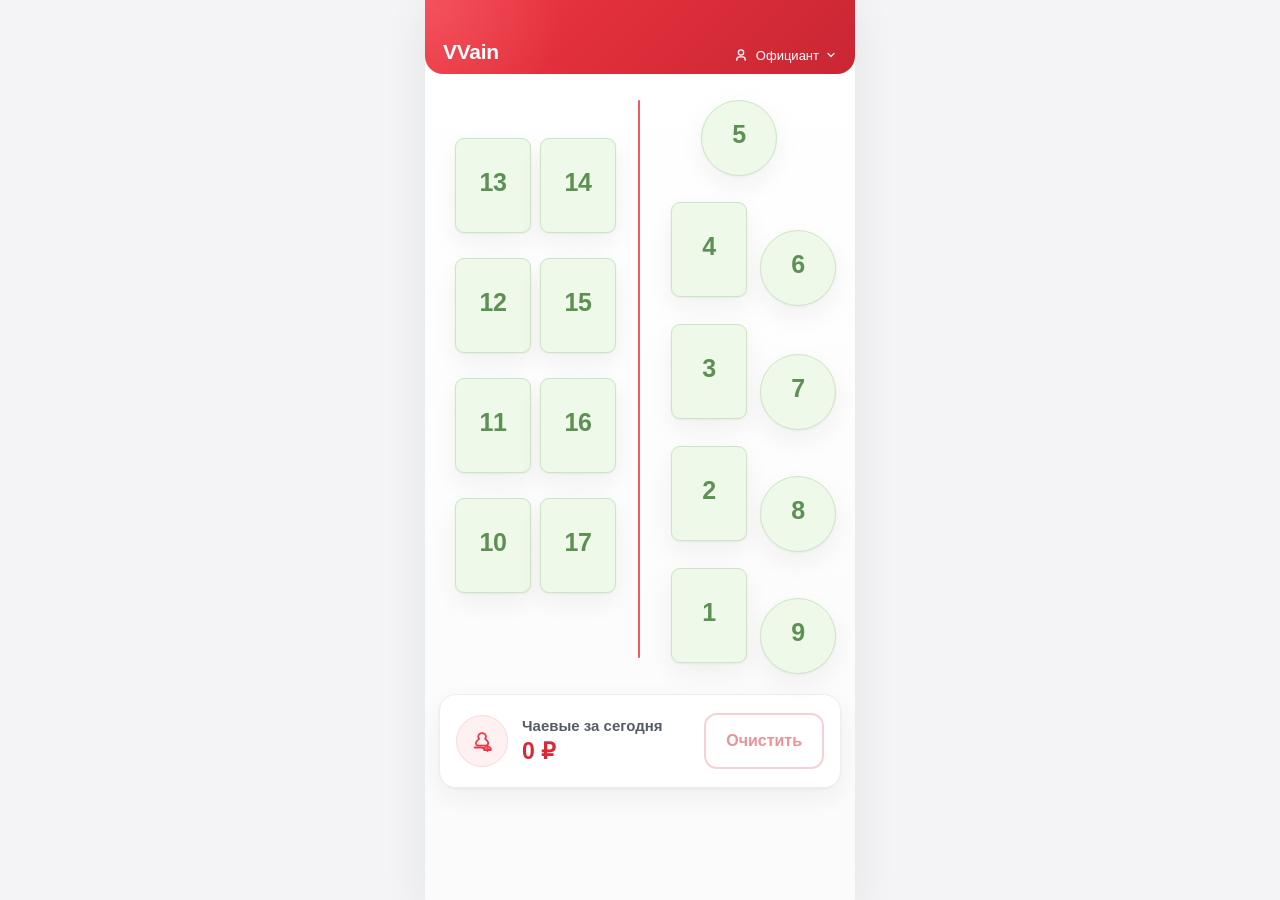
==== commit de8a31f9: "Add files via upload" ====
--- a/index.html
+++ b/index.html
@@ -13,10 +13,10 @@
     <link rel="apple-touch-icon" href="./icons/apple-touch-icon.png" />
     <link rel="icon" href="./icons/favicon-32.png" sizes="32x32" type="image/png" />
     <style>[hidden]{display:none!important}</style>
-    <link rel="stylesheet" href="./styles.v9.css" />
+    <link rel="stylesheet" href="./styles.v10.css" />
   </head>
   <body>
-    <div class="app-shell" id="app-shell" data-build="v9">
+    <div class="app-shell" id="app-shell" data-build="v10">
       <section class="screen" id="home-screen" aria-label="Схема столиков">
         <header class="topbar">
           <div class="topbar__row topbar__row--home">
@@ -112,6 +112,6 @@
       <div class="toast" id="toast" role="status" aria-live="polite" aria-atomic="true"></div>
     </div>
 
-    <script src="./app.v9.js" defer></script>
+    <script src="./app.v10.js" defer></script>
   </body>
 </html>
--- a/styles.v10.css
+++ b/styles.v10.css
@@ -0,0 +1,94 @@
+:root {
+  --red: #ef3946;
+  --red-deep: #d82935;
+  --red-line: #f1a2a9;
+  --red-pale: #fff7f7;
+  --white: #fff;
+  --page: #f4f4f6;
+  --text: #171a20;
+  --muted: #8e95a2;
+  --line: #eceef2;
+  --empty-bg: #eef9ea;
+  --empty-border: #cde5c5;
+  --empty-text: #5d9154;
+  --busy-bg: #fef8ec;
+  --busy-border: #efdca8;
+  --busy-text: #ab5711;
+  --badge: #f4ac00;
+  --shadow: 0 1px 2px rgba(27,32,40,.05), 0 10px 26px rgba(27,32,40,.06);
+  --safe-top: env(safe-area-inset-top, 0px);
+  --safe-bottom: env(safe-area-inset-bottom, 0px);
+}
+* { box-sizing: border-box; -webkit-tap-highlight-color: transparent; }
+html, body { min-height: 100%; margin: 0; background: var(--page); }
+body { color: var(--text); font-family: -apple-system, BlinkMacSystemFont, "Segoe UI", Roboto, Helvetica, Arial, sans-serif; touch-action: manipulation; overscroll-behavior-y: none; -webkit-text-size-adjust: 100%; }
+button, input { font: inherit; }
+button { cursor: pointer; }
+svg { fill: none; stroke: currentColor; stroke-linecap: round; stroke-linejoin: round; }
+.app-shell { width: min(100%, 430px); min-height: 100svh; margin: 0 auto; background: var(--white); box-shadow: 0 12px 42px rgba(25,32,42,.08); overflow-x: hidden; }
+.screen { min-height: 100svh; background: linear-gradient(180deg, #fff 0%, #fbfbfc 100%); }
+.topbar { position: sticky; top: 0; z-index: 10; color: #fff; border-bottom-left-radius: 18px; border-bottom-right-radius: 18px; background: radial-gradient(circle at 0% 0%, rgba(255,129,136,.35), transparent 32%), linear-gradient(135deg, #ef3946 0%, #df2f3b 44%, #c92633 100%); }
+.topbar__row { min-height: 74px; padding: calc(var(--safe-top) + 8px) 18px 10px; display: flex; align-items: flex-end; }
+.topbar__row--home { justify-content: space-between; }
+.topbar__row--table { display: grid; grid-template-columns: 40px 1fr auto 40px; gap: 10px; align-items: center; }
+.brand, .table-title { margin: 0; color: #fff; font-size: 21px; font-weight: 760; letter-spacing: -.3px; }
+.table-title { text-align: center; line-height: 1; }
+.role { display: inline-flex; align-items: center; gap: 6px; color: rgba(255,255,255,.98); font-size: 13px; font-weight: 520; }
+.role svg { width: 18px; height: 18px; stroke-width: 1.8; }
+.role .role__chevron { width: 12px; height: 12px; stroke-width: 2; }
+.icon-button { width: 40px; height: 40px; padding: 0; border: 0; border-radius: 999px; display: grid; place-items: center; background: transparent; color: #fff; }
+.icon-button svg { width: 22px; height: 22px; stroke-width: 2.1; }
+.table-clock { align-self: center; justify-self: end; color: #fff; font-size: 14px; font-weight: 600; }
+.home-content, .table-content { padding: 12px 14px calc(24px + var(--safe-bottom)); }
+.floor-plan { position: relative; width: 398px; max-width: 100%; height: 590px; margin: 0 auto 18px; }
+.floor-plan__divider { position: absolute; left: 198px; top: 14px; bottom: 18px; width: 2px; transform: translateX(-1px); border-radius: 99px; background: rgba(240,77,84,.92); }
+.table { position: absolute; display: flex; flex-direction: column; align-items: center; justify-content: center; padding: 0; border: 1px solid var(--empty-border); background: var(--empty-bg); color: var(--empty-text); box-shadow: var(--shadow); outline: none; transition: transform .12s ease; }
+.table:active { transform: scale(.975); }
+.table:focus-visible { box-shadow: 0 0 0 4px rgba(239,57,70,.15), var(--shadow); }
+.table--square { width: 76px; height: 95px; border-radius: 9px; }
+.table--circle { width: 76px; height: 76px; border-radius: 50%; }
+.table[data-state="busy"] { border-color: var(--busy-border); background: var(--busy-bg); color: var(--busy-text); }
+.table__number { font-size: 25px; line-height: 1; font-weight: 710; letter-spacing: -.35px; }
+.table__time { margin-top: 7px; font-size: 13px; line-height: 1; color: #737983; visibility: hidden; }
+.table[data-state="busy"] .table__time { visibility: visible; }
+.table__badge { position: absolute; top: -7px; right: -7px; width: 28px; height: 28px; display: grid; place-items: center; border: 3px solid #fff; border-radius: 50%; background: var(--badge); color: #fff; font-size: 15px; font-weight: 760; box-shadow: 0 5px 15px rgba(244,172,0,.26); }
+.p13 { left: 14px; top: 52px; } .p14 { left: 99px; top: 52px; } .p12 { left: 14px; top: 172px; } .p15 { left: 99px; top: 172px; } .p11 { left: 14px; top: 292px; } .p16 { left: 99px; top: 292px; } .p10 { left: 14px; top: 412px; } .p17 { left: 99px; top: 412px; }
+.p5 { left: 260px; top: 14px; } .p4 { left: 230px; top: 116px; } .p6 { left: 319px; top: 144px; } .p3 { left: 230px; top: 238px; } .p7 { left: 319px; top: 268px; } .p2 { left: 230px; top: 360px; } .p8 { left: 319px; top: 390px; } .p1 { left: 230px; top: 482px; } .p9 { left: 319px; top: 512px; }
+.tips-summary { display: flex; align-items: center; justify-content: space-between; gap: 12px; padding: 18px 16px; border: 1px solid var(--line); border-radius: 17px; background: rgba(255,255,255,.98); box-shadow: var(--shadow); }
+.tips-summary__left { display: flex; align-items: center; gap: 14px; min-width: 0; }
+.circle-icon { width: 52px; height: 52px; display: grid; place-items: center; flex: 0 0 auto; border: 1px solid #ffd7da; border-radius: 50%; background: #fff1f2; color: var(--red); }
+.circle-icon svg { width: 24px; height: 24px; stroke-width: 1.8; }
+.tips-summary__label { color: #555c67; font-size: 15px; font-weight: 560; }
+.tips-summary__amount { margin-top: 4px; color: var(--red-deep); font-size: 23px; font-weight: 780; letter-spacing: -.25px; }
+.outline-button { min-width: 118px; height: 56px; padding: 0 20px; border: 2px solid var(--red-line); border-radius: 13px; background: #fff; color: var(--red-deep); font-size: 16px; font-weight: 700; }
+.outline-button:disabled { opacity: .5; cursor: default; }
+.table-content { display: flex; flex-direction: column; gap: 12px; }
+.text-input, .tips-modal__input { width: 100%; height: 50px; padding: 0 16px; border: 1px solid #e3e6eb; border-radius: 12px; background: #fff; color: var(--text); font-size: 16px; font-weight: 500; outline: none; }
+.text-input::placeholder, .tips-modal__input::placeholder { color: #aab1bc; }
+.text-input:focus, .tips-modal__input:focus { border-color: #f0c2c7; box-shadow: 0 0 0 4px rgba(239,57,70,.08); }
+.order-list { display: grid; gap: 12px; margin: 0; padding: 0; list-style: none; }
+.order-row { min-height: 74px; display: grid; grid-template-columns: 1fr auto auto; align-items: center; gap: 12px; padding: 0 14px 0 18px; border: 1px solid var(--line); border-radius: 16px; background: rgba(255,255,255,.98); box-shadow: 0 1px 2px rgba(27,32,40,.03); }
+.order-row__name { overflow: hidden; text-overflow: ellipsis; white-space: nowrap; font-size: 16px; font-weight: 650; }
+.order-row__time { color: var(--red); font-size: 15px; font-weight: 640; }
+.order-row__delete { width: 42px; height: 42px; display: grid; place-items: center; padding: 0; border: 1px solid #e6e9ee; border-radius: 11px; background: #fff; color: var(--red); }
+.order-row__delete svg { width: 18px; height: 18px; stroke-width: 2; }
+.table-tips-card { margin-top: 4px; padding: 16px; border: 1px solid var(--line); border-radius: 18px; background: rgba(255,255,255,.98); box-shadow: var(--shadow); }
+.table-tips-card__top { display: grid; grid-template-columns: 52px 1fr auto; align-items: center; gap: 14px; margin-bottom: 16px; }
+.table-tips-card__label { font-size: 16px; font-weight: 700; }
+.table-tips-card__amount { color: #101216; font-size: 22px; font-weight: 780; }
+.tips-open-button { width: 100%; min-height: 56px; display: flex; align-items: center; justify-content: space-between; padding: 0 16px 0 18px; border: 1.6px solid #f0c3c7; border-radius: 13px; background: #fffafa; color: var(--red-deep); font-size: 16px; font-weight: 700; }
+.tips-open-button__plus { width: 32px; height: 32px; display: grid; place-items: center; border: 2px solid #ef8e97; border-radius: 50%; font-size: 24px; line-height: 1; }
+.tips-modal-backdrop { position: fixed; inset: 0; z-index: 30; display: grid; align-items: end; padding: 16px 14px calc(16px + var(--safe-bottom)); background: rgba(22,28,35,.28); backdrop-filter: blur(4px); }
+.tips-modal { width: min(100%, 430px); margin: 0 auto; padding: 18px; border-radius: 18px; background: #fff; box-shadow: 0 16px 42px rgba(24,29,35,.18); }
+.tips-modal__header { display: flex; align-items: center; justify-content: space-between; gap: 12px; margin-bottom: 16px; }
+.tips-modal__title { margin: 0; font-size: 22px; font-weight: 760; letter-spacing: -.35px; }
+.tips-modal__close { width: 42px; height: 42px; display: grid; place-items: center; padding: 0; border: 0; border-radius: 50%; background: transparent; color: var(--text); }
+.tips-modal__close svg { width: 22px; height: 22px; stroke-width: 2.2; }
+.tips-modal__presets { display: grid; grid-template-columns: repeat(4,1fr); gap: 10px; margin-bottom: 14px; }
+.tips-modal__preset { min-height: 38px; border: 1px solid #dde2e8; border-radius: 10px; background: #fff; color: var(--text); font-size: 15px; font-weight: 620; }
+.tips-modal__preset.is-selected { border-color: #ef8189; background: #fff3f4; color: var(--red-deep); }
+.tips-modal__submit { width: 100%; min-height: 56px; margin-top: 14px; border: 0; border-radius: 12px; background: linear-gradient(180deg,#ef3946 0%,#db2734 100%); color: #fff; font-size: 18px; font-weight: 760; }
+.toast { position: fixed; left: 50%; bottom: calc(26px + var(--safe-bottom)); z-index: 40; min-width: 180px; max-width: calc(100% - 32px); padding: 12px 16px; transform: translate(-50%,18px); border-radius: 999px; background: rgba(25,30,37,.92); color: #fff; font-size: 14px; font-weight: 600; text-align: center; opacity: 0; pointer-events: none; transition: opacity .16s ease, transform .16s ease; }
+.toast.is-visible { transform: translate(-50%,0); opacity: 1; }
+.visually-hidden { position: absolute; width: 1px; height: 1px; padding: 0; margin: -1px; overflow: hidden; clip: rect(0,0,0,0); border: 0; white-space: nowrap; }
+@media (max-width: 390px) { .app-shell { width: 100%; box-shadow: none; } .home-content, .table-content { padding-inline: 12px; } .floor-plan { height: 546px; margin-bottom: 0; transform: scale(.88); transform-origin: top center; } .outline-button { min-width: 104px; padding-inline: 16px; } .tips-modal__presets { grid-template-columns: repeat(2,1fr); } }
